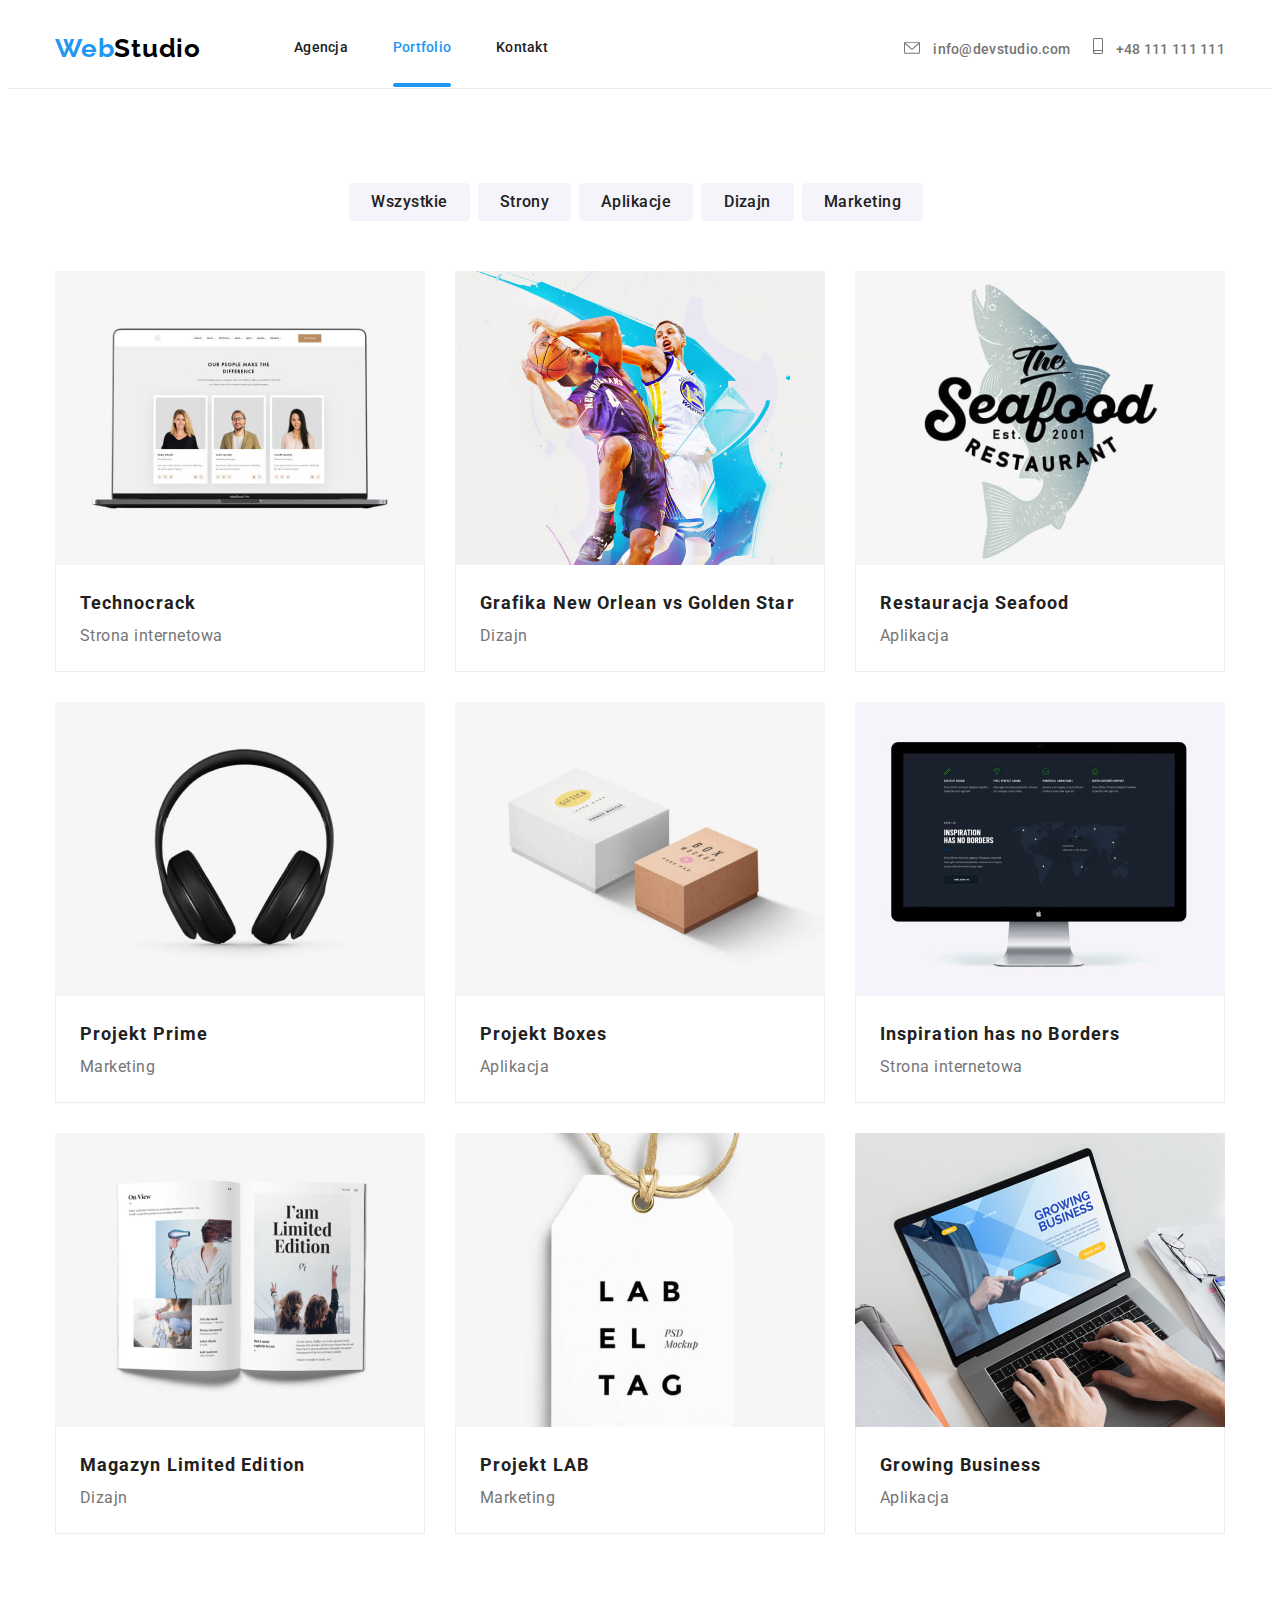
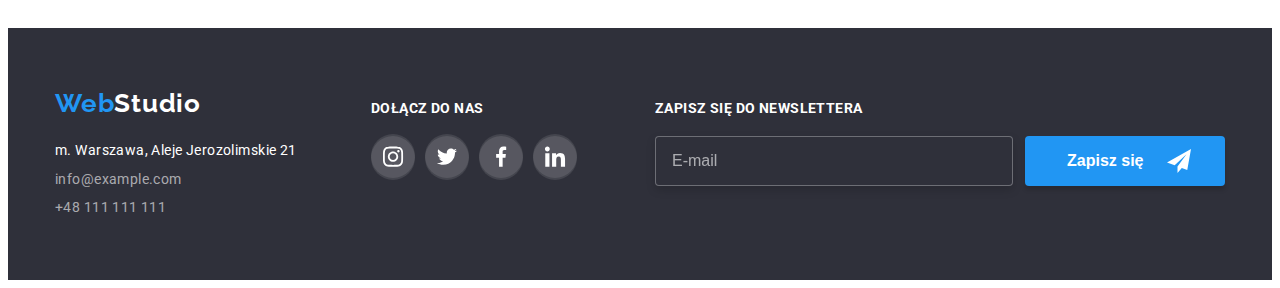
==== portfolio.html @ dc4580bb "Add files via upload" ====
<!DOCTYPE html>
<html lang="pl">
    <head>
        <meta charset="UTF-8"> 
        <meta http-equiv="X-UA-Compatible" content="IE=edge"> 
        <meta name="viewport" content="width=device-width, initial-scale=1.0">
        <link href="https://fonts.googleapis.com/css2?family=Raleway:wght@700&family=Roboto:wght@400;500;700;900&display=swap" rel="stylesheet">
        <link rel="stylesheet" href="css/styles.css">
        <title>WebStudio</title>
    </head>

        <body>
            <header class="page-header">
                <div class="container">
                    <a class="logo logo-blue" href="#" target ="_blank" rel="norefferer noopener nofoloow">Web<span class="logo logo-black">Studio</span></a>

                    <nav>
                        <ul class="nav">
                            <li><a class="nav-list" href="index.html" rel="norefferer noopener nofoloow">Agencja</a></li>
                            <li><a class="nav-list underline" href="#" rel="norefferer noopener nofoloow">Portfolio</a></li>
                            <li><a class="nav-list" href="#" rel="norefferer noopener nofoloow">Kontakt</a></li>
                        </ul>
                    </nav>
    
                    <ul class="contact">
                        <li><a class="contact-list" href="mailto:info@devstudio.com">
                            <svg class="envelope" width="16" height="12">
                                <use xlink:href="./images/symbol-defs.svg#icon-envelope"></use>
                            </svg>
                            info@devstudio.com
                        </a></li>
                        <li><a class="contact-list" href="tel:+48111111111">
                            <svg class="smartphone" width="16" height="12">
                                <use xlink:href="./images/symbol-defs.svg#icon-smartphone"></use>
                            </svg>
                            +48 111 111 111</a></li>
                    </ul>
                </div>
            </header>


                <main>
                    <section class="section section-button">
                        <div class="container">
                            <ul class="portfolio-button-list">
                                <li><button class="portfolio-button portfolio-button-big" type="button">Wszystkie</button></li>
                                <li><button class="portfolio-button portfolio-button-small" type="button">Strony</button> </li>
                                <li><button class="portfolio-button portfolio-button-medium" type="button">Aplikacje</button> </li>
                                <li><button class="portfolio-button portfolio-button-small" type="button">Dizajn</button> </li>
                                <li><button class="portfolio-button portfolio-button-big" type="button">Marketing</button></li> 
                            </ul>
                        </div>
                    </section>

                    <section class="section section-project">
                        <div class="container">
                            <ul class="project-list">
                                <li class="project-card"><figure>
                                    <div class="project-box">
                                        <img src="./images/imgp1.jpg" alt="laptop" width="370" height="294">
                                        <div class="project-overlay"><p class="project-overlay-text">Technocrack jest popularną platformą wykorzystywaną do rozpowszechniania koronawirusa. Firmy wykorzystują tę platformę do celów szpiegowskich i ataków na niezabezpieczone serwery konkurencji</p></div>
                                    </div>
                                    <figcaption class="project-desc">
                                        <h3 class="project-name">Technocrack</h3>
                                        <p class="project-type">Strona internetowa</p>
                                    </figcaption>
                                </figure></li>         
                                <li class="project-card"><figure>
                                    <div class="project-box">
                                        <img src="./images/imgp2.jpg" alt="laptop" width="370" height="294">
                                        <div class="project-overlay"><p class="project-overlay-text">Technocrack jest popularną platformą wykorzystywaną do rozpowszechniania koronawirusa. Firmy wykorzystują tę platformę do celów szpiegowskich i ataków na niezabezpieczone serwery konkurencji</p></div>
                                    </div>
                                    <figcaption class="project-desc">
                                        <h3 class="project-name">Grafika New Orlean vs Golden Star</h3>
                                        <p class="project-type">Dizajn</p>
                                    </figcaption>
                                </figure></li>
                                <li class="project-card"><figure>
                                    <div class="project-box">
                                        <img src="./images/imgp3.jpg" alt="laptop" width="370" height="294">
                                        <div class="project-overlay"><p class="project-overlay-text">Technocrack jest popularną platformą wykorzystywaną do rozpowszechniania koronawirusa. Firmy wykorzystują tę platformę do celów szpiegowskich i ataków na niezabezpieczone serwery konkurencji</p></div>
                                    </div>
                                    <figcaption class="project-desc">
                                        <h3 class="project-name">Restauracja Seafood</h3>
                                        <p class="project-type">Aplikacja</p>
                                    </figcaption>
                                </figure></li>  
                                <li class="project-card"><figure>
                                    <div class="project-box">
                                        <img src="./images/imgp4.jpg" alt="laptop" width="370" height="294">
                                        <div class="project-overlay"><p class="project-overlay-text">Technocrack jest popularną platformą wykorzystywaną do rozpowszechniania koronawirusa. Firmy wykorzystują tę platformę do celów szpiegowskich i ataków na niezabezpieczone serwery konkurencji</p></div>
                                    </div>
                                    <figcaption class="project-desc">
                                        <h3 class="project-name">Projekt Prime</h3>
                                        <p class="project-type">Marketing</p>
                                    </figcaption>
                                </figure></li>  
                                <li class="project-card"><figure>
                                    <div class="project-box">
                                        <img src="./images/imgp5.jpg" alt="laptop" width="370" height="294">
                                        <div class="project-overlay"><p class="project-overlay-text">Technocrack jest popularną platformą wykorzystywaną do rozpowszechniania koronawirusa. Firmy wykorzystują tę platformę do celów szpiegowskich i ataków na niezabezpieczone serwery konkurencji</p></div>
                                    </div>
                                    <figcaption class="project-desc">
                                        <h3 class="project-name">Projekt Boxes</h3>
                                        <p class="project-type">Aplikacja</p>
                                    </figcaption>
                                </figure></li>  
                                <li class="project-card"><figure>
                                    <div class="project-box">
                                        <img src="./images/imgp6.jpg" alt="laptop" width="370" height="294">
                                        <div class="project-overlay"><p class="project-overlay-text">Technocrack jest popularną platformą wykorzystywaną do rozpowszechniania koronawirusa. Firmy wykorzystują tę platformę do celów szpiegowskich i ataków na niezabezpieczone serwery konkurencji</p></div>
                                    </div>
                                    <figcaption class="project-desc">
                                        <h3 class="project-name">Inspiration has no Borders</h3>
                                        <p class="project-type">Strona internetowa</p>
                                    </figcaption>
                                </figure></li>  
                                <li class="project-card"><figure>
                                    <div class="project-box">
                                        <img src="./images/imgp7.jpg" alt="laptop" width="370" height="294">
                                        <div class="project-overlay"><p class="project-overlay-text">Technocrack jest popularną platformą wykorzystywaną do rozpowszechniania koronawirusa. Firmy wykorzystują tę platformę do celów szpiegowskich i ataków na niezabezpieczone serwery konkurencji</p></div>
                                    </div>
                                    <figcaption class="project-desc">
                                        <h3 class="project-name">Magazyn Limited Edition</h3>
                                        <p class="project-type">Dizajn</p>
                                    </figcaption>
                                </figure></li>  
                                <li class="project-card"><figure>
                                    <div class="project-box">
                                        <img src="./images/imgp8.jpg" alt="laptop" width="370" height="294">
                                        <div class="project-overlay"><p class="project-overlay-text">Technocrack jest popularną platformą wykorzystywaną do rozpowszechniania koronawirusa. Firmy wykorzystują tę platformę do celów szpiegowskich i ataków na niezabezpieczone serwery konkurencji</p></div>
                                    </div>
                                    <figcaption class="project-desc">
                                        <h3 class="project-name">Projekt LAB</h3>
                                        <p class="project-type">Marketing</p>
                                    </figcaption>
                                </figure></li>  
                                <li class="project-card"><figure>
                                    <div class="project-box">
                                        <img src="./images/imgp9.jpg" alt="laptop" width="370" height="294">
                                        <div class="project-overlay"><p class="project-overlay-text">Technocrack jest popularną platformą wykorzystywaną do rozpowszechniania koronawirusa. Firmy wykorzystują tę platformę do celów szpiegowskich i ataków na niezabezpieczone serwery konkurencji</p></div>
                                    </div>
                                    <figcaption class="project-desc">
                                        <h3 class="project-name">Growing Business</h3>
                                        <p class="project-type">Aplikacja</p>
                                    </figcaption>
                                </figure></li>  
                            </ul>
                        </div>
                        
                    </section>


                </main>

                <footer class="page-footer">
                    <div class="container">
                        <div class="footer-box">
                        <a class="logo logo-blue" href="#" target ="_blank" rel="norefferer noopener nofoloow">Web<span class="logo logo-white">Studio</span></a>
                        <address>
                            <ul class="address-list">
                                <li class="footer-address footer-place">m. Warszawa, Aleje Jerozolimskie 21</li>
                                <li><a class="footer-address footer-mail" href="mailto:info@example.com">info@example.com</a></li>
                                <li><a class="footer-address footer-phone" href="tel:+48111111111">+48 111 111 111</a></li>
                            </ul>
                        </address>
                        </div>
                        <div class="social-footer">
                            <p class="join">Dołącz do nas</p>
                            <ul>
                          <div class="social-footer-box">
                            <li><span class="social-footer-icon">
                                <a href="https://www.instagram.com/">
                                      <svg class="social-footer-icon">
                                        <use href="./images/symbol-defs.svg#icon-instagram" width="44" height="44" viewBox="0 0 32 32" x="0"y="0">
                                        </use>
                                    </svg></a>
                                    </span></li>
                            <li><span class="social-footer-icon">
                                <a href="https://www.instagram.com/">
                                    <svg class="social-footer-icon">
                                        <use href="./images/symbol-defs.svg#icon-twitter" width="44" height="44" viewBox="0 0 32 32" x="0"y="0">
                                        </use>
                                    </svg></a>
                                    </span></li>
                                    <li><span class="social-footer-icon">
                                        <a href="https://www.instagram.com/">
                                            <svg class="social-footer-icon">
                                                <use href="./images/symbol-defs.svg#icon-facebook" width="44" height="44" viewBox="0 0 32 32" x="0"y="0">
                                                </use>
                                            </svg></a>
                                            </span></li>
                                            <li><span class="social-footer-icon">
                                                <a href="https://www.instagram.com/">
                                                    <svg class="social-footer-icon">
                                                        <use href="./images/symbol-defs.svg#icon-linkedin" width="44" height="44" viewBox="0 0 32 32" x="0"y="0">
                                                        </use>
                                                    </svg></a>
                                                    </span></li>
                                </div>
                            </ul>
                        </div>

                        <div>
                            <p class="signin-header">Zapisz się do Newslettera</p>               
                                <form class="footer-form" name="newsletter-form">
                                    <label>
                                    <input class="newsletter-input" type="email" name="email" placeholder="E-mail">
                                    </label>    
                                    <button class="newsletter-input-btn" type="submit">Zapisz się
                                        <svg class="button-icon" width="24px" height="24px">
                                            <use href="./images/symbol-defs.svg#icon-paper-plane" width="24px" height="24px">
                                            </use>
                                        </svg>
                                    </button>
                                </form>
                        </div>
                    </div>
                </footer>
    </body>
</html>
---- css/styles.css ----
*{
  box-sizing: border-box;
}

:root {
    --blue-color: #2196f3;
    --black-color: #000000;
    --dark-gray-color: #212121;
    --light-grey-color: #757575;
    --white-color: #ffffff;
    --button-color: #f5f4fa;
  }

  ul, p, figure, h1, h2, h3, h4, h5, h6 {
    margin:0;
    padding: 0;
    }

  body {
    font-family: "Roboto", "Raleway", sans-serif;
    color: var(--dark-gray-color);
  }

  img{
    display: block;
  }

  /*a {
    text-decoration: none;
  }*/

  /*ul{
    list-style-type: none;
  }*/

  .logo {
    font-family: "Raleway";
    font-weight: 700;
    font-size: 26px;
    line-height: 1.19;
    text-decoration: none;
    letter-spacing: 0.03em;
  }

  .logo-blue {
    color: var(--blue-color);
  }

  .logo-black {
    color: var(--black-color);
  }

  .logo-white {
    background: #2F303A;
    color: var(--white-color);
  }


.nav{
    display: flex;
    justify-content: space-between;
    width: 254px;
    padding: 0;
    margin-left: 93px;
    color:var(--dark-gray-color);
    font-weight: 500;
    font-size: 14px;
    line-height: 1.14;
    letter-spacing: 0.02em;
    list-style-type: none;
  }

  .nav-list{
    color:var(--dark-gray-color);
    text-decoration: none;
    position: relative;
    transition-duration: 250ms;
    transition-timing-function: cubic-bezier(0.4, 0, 0.2, 1);
    transition-property: color;
  }

  .nav-list:hover,
  .nav-list:focus{
    color:var(--blue-color);
  }

 /* .underline::after {
    width: 100%;
    height: 4px;
    border-radius: 2px;
    background-color: var(--blue-color);
    content: "";
    position: absolute;
    bottom: 0;
    display: flex;
    transform: translateY(29px);
  }*/

    .nav-list:after {
      width: 100%;
      height: 4px;
      border-radius: 2px;
      background-color: var(--blue-color);
      content: '';
      position: absolute;
      bottom: -32px;
      left:0;
      background-color: transparent;
    }

    .nav-link:hover, .nav-link:focus, .underline {
    color: var(--blue-color);
    }

    .nav-link:hover:after, .nav-link:focus:after, .underline:after {
    background-color: var(--blue-color);
    }

  .contact{
    display: flex;
    justify-content: space-between;
    padding: 0;
    margin-left: auto;
    width: 321px;
    font-weight: 500;
    font-size: 14px;
    line-height: 1.14;
    letter-spacing: 0.02em;
    color:var(--light-grey-color);
    list-style-type: none;
    align-items: baseline;
  }

  .contact-list{
    color:var(--light-grey-color);
    text-decoration: none;
    transition-duration: 250ms;
    transition-timing-function: cubic-bezier(0.4, 0, 0.2, 1);
    transition-property: color;
  }

  .contact-list:hover,
  .contact-list:focus{
    color:var(--blue-color);
    fill:var(blue);
  }

.order-button{
    font-family: "Roboto";
    color:var(--white-color);
    background-color: var(--blue-color);
    border-color: var(--blue-color);
    box-shadow: 0px 4px 4px rgba(0, 0, 0, 0.15);
    border-radius: 4px;
    font-weight: 700;
    font-size: 16px;
    line-height: 1.88;
    text-align: center;
    align-items: center;
    letter-spacing: 0.06em;
    width: 200px;
    height: 50px;
    cursor:pointer;
}

.motto{
    color:var(--white-color);
    font-weight: 900;
    font-size: 44px;
    line-height: 1.36;
    text-align: center;
    letter-spacing: 0.06em;
    text-transform: uppercase;
    padding-top: 200px;
    margin-bottom: 30px;
}

.lorem-list{
  list-style-type: none;
}

.lorem-header{
    font-weight: 700;
    font-size: 14px;
    line-height: 1.14;
    letter-spacing: 0.03em;
    text-transform: uppercase;
    color: var(--dark-gray-color);
    margin-top: 30px;
    margin-bottom: 10px;
}

.lorem-text{
    font-size: 14px;
    line-height: 1.71;
    letter-spacing: 0.03em;
    color: var(--light-grey-color);
    margin-bottom: 0;
    margin-top: 0px;

}
    
.header-agency{
    font-weight: 700;
    font-size: 36px;
    line-height: 1.17;
    text-align: center;
    letter-spacing: 0.03em;
    color: var(--dark-gray-color);
    margin: 0;
    margin-bottom: 50px;
}

.doing_img-list{
    list-style-type: none;
    margin: 0;
    margin-top: 50px;
}

.doing-li{
    position: relative;
}

.doing-li-overlay{
  position: absolute;
  background: rgba(47, 48, 58, 0.8);
  color: var(--white-color);
  weight: 700;
  size: 14px;
  bottom: 0;
  left: 0;
  padding: 27px 0;
  width: 100%;
  display: flex;
  justify-content: center;
}

.team_img-list{
  list-style-type: none;
}

.team-name{
    font-weight: 500;
    font-size: 16px;
    line-height: 1.1875;
    letter-spacing: 0.03em;
    color: var(--dark-gray-color);
    margin-top: 30px;
    margin-bottom: 10px;
}

.team-role{
    font-size: 16px;
    line-height: 1.1875;
    letter-spacing: 0.03em;
    color: var(--light-grey-color);
    margin: 0;
}

.portfolio-button-list{
  list-style-type: none;
}


.portfolio-button{
    font-family: "Roboto";
    background: var(--button-color);
    border-radius: 4px;
    border-color: var(--button-color);
    border-style: solid; /* pozbycie się efektu cienia na przycisku*/
    font-weight: 500;
    font-size: 16px;
    line-height: 1.62;
    text-align: center;
    letter-spacing: 0.03em;
    cursor:pointer;
    color: var(--dark-gray-color);
    height: 38px;
    margin-right: 8px;
    border: none; /* pozbycie się efektu cienia na przycisku*/
    transition-duration: 250ms;
    transition-timing-function: cubic-bezier(0.4, 0, 0.2, 1);
    transition-property: color, background-color, box-shadow, border-color;
}

.portfolio-button:hover,
.portfolio-button:focus{
  box-shadow: 0px 3px 1px rgba(0, 0, 0, 0.1), 0px 1px 2px rgba(0, 0, 0, 0.08), 0px 2px 2px rgba(0, 0, 0, 0.12);
  background: var(--blue-color);
  border-color: var(--blue-color);
  color:var(--white-color);
}

.portfolio-button-big{
    width: 121px;
}

.portfolio-button-medium{
    width: 114px;  
}

.portfolio-button-small{
    width: 93px;  
}

.project-list{
  list-style-type: none;
  display: flex;
  flex-wrap: wrap;
  gap: 30px;
}

.project-name{
    font-weight: 700;
    font-size: 18px;
    line-height: 2;
    letter-spacing: 0.06em;
    color: var(--dark-gray-color);
    margin-left: 24px;
}

.project-type{
    font-size: 16px;
    line-height: 1.88;
    letter-spacing: 0.03em;
    color: var(--light-grey-color);
    margin-left: 24px;
}

.footer-address{
    font-style: normal;
    font-weight: 400;
    font-size: 14px;
    line-height: 1.71;
    letter-spacing: 0.03em;
    color: rgba(255, 255, 255, 0.6);
    text-decoration: none;
}

.footer-place{
    color: var(--white-color);
}


.footer-mail,
.footer-box {
  transition-duration: 250ms;
  transition-timing-function: cubic-bezier(0.4, 0, 0.2, 1);
  transition-property: color;
}

.footer-mail:hover,
.footer-mail:focus{
    color:var(--blue-color);

}

.footer-phone:hover,
.footer-phone:focus{
    color:var(--blue-color);
}

.address-list{
  list-style-type: none;
}






.container {
  width:1200px;
 /* border: 2px dashed red;*/
  margin: 0 auto;
  padding: 0 15px;
}

.section{
  padding-top: 94px;
  padding-bottom: 94px;
}

.page-header .container{
  display: flex;
  justify-content: flex-start;
  align-items: center;
  height: 80px;
  left: 0px;
  top: 0px;
}

.page-header {
  border-bottom: 1px solid #ECECEC;
}

.agency-motto {
  padding-top: 0px;
  background-position: center;
  background-image: linear-gradient(
    to right,
    rgba(47, 48, 58, 0.4) 0%,
    rgba(47, 48, 58, 0.4) 100%),
    url(../images/Banner.jpg);
  ;
  max-width: 1600px;
  margin:0 auto;
}

.agency-motto .container {
  display: flex;
  height: 600px;
  align-items: center;
  justify-content: flex-start;
  flex-direction: column;
}



.section-doing{
  padding-top: 0px;
}

.section-team{
  background: #F5F4FA;
}

.section-button {
  padding-bottom: 50px;
}

.section-project{
  padding-top: 0px;
}

.page-footer{
  background: #2F303A;
  display: block;
}

.section-team .container{
  padding-top: 0px;
  background: #F5F4FA;
}

.container .lorem-list{
  display: flex;
  justify-content: flex-start;
  margin: 0px;
}

.container .doing_img-list {
  display: flex;
  justify-content: space-between;
}

.container .team_img-list {
  display: flex;
  justify-content: space-between;
}

.team-card {
  width: 270px;
  height: 428px;
  left: 215px;
  top: 1635px;
  background: #ffffff;
  box-shadow: 0px 1px 3px rgba(0, 0, 0, 0.12), 0px 1px 1px rgba(0, 0, 0, 0.14),
    0px 2px 1px rgba(0, 0, 0, 0.2);
  border-radius: 0px 0px 4px 4px;
  text-align: center;
}

.page-footer .container{
  display: flex;
  background: #2F303A;
  padding-bottom: 60px;
  padding-top: 60px;
}

.page-footer .container > .footer-box > address{
  padding-top: 20px;
}

.container .address-list{
  display: flex;
  height: 81px;
  justify-content: space-between;
  flex-direction: column;
}

.footer-box {
  display: block;
  width: 246px;
  margin-right: 70px;
}

.container .portfolio-button-list{
  display: flex;
  justify-content: center;
}

.portfolio-button-list:last-child {
  margin-right: 0px;
}

.project-card{
  position: relative;
  width: 370px;
  background: #ffffff;
  text-align: left;
  flex-basis: calc((100% - 60px)/3);
  overflow: hidden;
  transition-property: background-color, box-shadow, transform;
  transition-duration: 250ms;
  transition-timing-function: cubic-bezier(0.4, 0, 0.2, 1);
}

.project-card:hover,
.project-card:focus{
  box-shadow: 0px 1px 3px rgba(0, 0, 0, 0.12), 0px 1px 1px rgba(0, 0, 0, 0.14), 0px 2px 1px rgba(0, 0, 0, 0.2);
}

.project-desc{
  padding-top: 20px;
  padding-bottom: 20px;
  border-bottom: 1px solid #EEEEEE;
  border-left: 1px solid #EEEEEE;
  border-right: 1px solid #EEEEEE;
}

.project-overlay{
  position: absolute;
  top: 0;
  left: 0;
  width: 100%;
  height: 100%;
  background-color: rgba(33, 150, 243, 0.9);
  transform: translateY(100%);
  transition-duration: 250ms;
  transition-timing-function: cubic-bezier(0.4, 0, 0.2, 1);
}

.project-overlay-text{
  color: var(--white-color);
  font-size: 18px;
  line-height: 28px;
  letter-spacing: 0.03em;
  align-content: center;
  padding: 49px 45px 49px 24px;
}

.project-card:hover .project-overlay{
  transform: translateX(0);
}

.project-box{
  position: relative;
  overflow: hidden;
}



.envelope {
  margin-right: 10px;
  width:16px;
  height:12px;
  fill: currentColor;
}

.smartphone {
  margin-right: 10px;
  width:10px;
  height:16px;
  fill: currentColor;
}

.lorem-box {
  width: 270px;
  height: 120px;
  background: var(--button-color);
  border-radius: 4px;
}

.icons-lorem{
  margin: 25px 100px;
}

.socialmedia-box {
  display: flex;
  justify-content: center;
  align-items: center;
  width: 206px;
  gap: 10px;
  margin: 16px 32px 18px 32px;
  list-style-type: none;
}

.socialmedia-icon {
  display: inline-flex;
  justify-content: center;
  align-items: center;
  width: 44px;
  height: 44px;
  gap: 10px;
  border-radius: 50%;
  background-size: contain;
  background-position: center;
  background-repeat: no-repeat;
  background-color: var(--white-color);
  fill:#AFB1B8;
  transition-duration: 250ms;
  transition-timing-function: cubic-bezier(0.4, 0, 0.2, 1);
  transition-property: fill, background-color;
}

/*Dodane po konsultacji---------------------------------------------------------------------------*/

.socialmedia-icon a {
  display: inline-flex;
  justify-content: center;
  align-items: center;
  width: 44px;
  height: 44px;
  gap: 10px;
  border-radius: 50%;
  background-size: contain;
  background-position: center;
  background-repeat: no-repeat;
  background-color: var(--white-color);
  fill:#AFB1B8;
}

.socialmedia-icon:hover svg,
.socialmedia-icon:focus svg{
  background-color: var(--blue-color);
  border-radius: 50%;
  background-size: contain;
  background-position: center;
  background-repeat: no-repeat;
  fill: var(--white-color);
}

/*koniec dodania-------------------------------------------------------------------------------------*/

.client-box {
  width: 170px;
  height: 92px;
  background: var(--white-color);
  border: 1px solid #AFB1B8;
  border-radius: 4px;
  fill:#AFB1B8;
  display: block;
  transition-duration: 250ms;
  transition-timing-function: cubic-bezier(0.4, 0, 0.2, 1);
  transition-property: fill, border;
}

.client-box:hover,
.client-box:focus {
  border: 1px solid var(--blue-color);
  fill: var(--blue-color);
}

.icons-client{
  margin: 16px 32px;
  width: 106px;
  height:60px;
}

.join {
  font-family: "Roboto";
  font-style: normal;
  font-weight: 700;
  font-size: 14px;
  line-height: 16px;
  letter-spacing: 0.03em;
  text-transform: uppercase;
  color: var(--white-color);
  margin-bottom: 20px;
  padding-top: 12px;
}

.social-footer-box {
  display: flex;
  flex-direction: row;
  height: 44px;
  gap: 10px;
  list-style-type: none;
}

.social-footer-icon {
  display: inline-flex;
  justify-content: center;
  align-items: center;
  width: 44px;
  height: 44px;
  gap: 100px;
  border-radius: 50%;
  background-size: contain;
  background-position: center;
  background-repeat: no-repeat;
  background: rgba(255, 255, 255, 0.1);
  fill:var(--white-color);
  transition-duration: 250ms;
  transition-timing-function: cubic-bezier(0.4, 0, 0.2, 1);
  transition-property: fill, background-color;
}

.social-footer-icon:hover,
.social-footer-icon:focus {
  background-color: var(--blue-color);
  fill:var(--white-color);
  border-radius: 50%;
}

/*++++++++++ BACKDROP ++++++++++*/
.backdrop {
  position: fixed;
  left: 0;
  top: 0;
  width: 100%;
  height: 100%;
  background-color:rgba(0, 0, 0, 0.2);
  transition-duration: 2s;
}

.modal {
  position: absolute;
  top: 50%;
  left: 50%;
  width: 528px;
  min-height: 581px;
  background-color: var(--white-color);
  transition-property: visibility opacity transform;
  transform: translate(-50%, -50%);
  transition-duration: 2s;
  opacity: 1;
  visibility: visible;
  display: block;
}

.close-btn {
  position: absolute;
  top: 8px;
  right: 8px;
  width: 30px;
  height: 30px;
  background-color: var(--white-color);
  border: 1px solid rgba(0, 0, 0, 0.1);
  border-radius: 50%;
  cursor: pointer;
}


.is-hidden {
  opacity: 0;
  visibility: hidden;
  pointer-events: none;
}

.is-hidden .modal {
  transform: translateX(-50%) translateY(-50%) scale(0.9);
  }

/*++++++++++ END BACKDROP ++++++++++*/

/*++++++++++ NEWSLETTER ++++++++++*/

.signin-header {
  font-weight: 700;
  font-size: 14px;
  line-height: 16px;
  letter-spacing: 0.03em;
  text-transform: uppercase;
  color: var(--white-color);
  margin-bottom: 20px;
  padding-top: 12px;
  padding-left: 78px;
}

.footer-form {
  display: flex;
  flex-direction: row;
  gap: 12px;
  padding-left: 78px;
}

.newsletter-input {
  box-sizing: border-box;
  width: 358px;
  height: 50px;
  border: 1px solid rgba(255, 255, 255, 0.3);
  filter: drop-shadow(0px 4px 4px rgba(0, 0, 0, 0.15));
  border-radius: 4px;
  background: #2F303A;
  padding: 15px 16px;
  color: rgba(255, 255, 255, 0.6);
  font-weight: 400;
  font-size: 16px;
  line-height: 20px;
}

.newsletter-input::placeholder {
  font-weight: 400;
  font-size: 16px;
  line-height: 20px;
  color: rgba(255, 255, 255, 0.6);
}

.newsletter-input-btn {
  display:flex;
  align-items: center;
  width: 200px;
  height: 50px;
  background: var(--blue-color);
  box-shadow: 0px 4px 4px rgba(0, 0, 0, 0.15);
  border-radius: 4px;
  border: none;
  cursor: pointer;
  color: var(--white-color);
  font-weight: 700;
  font-size: 16px;
  line-height: 30px;
  padding-left: 42px;
}

.button-icon {
  margin-left: 24px;
}

/*++++++++++ END NEWSLETTER ++++++++++*/

/*++++++++++ BACKDROP FORM ++++++++++*/

.backdrop h2 {
  display: block;
  font-weight: 700;
  font-size: 20px;
  line-height: 1.15;
  text-align: center;
  letter-spacing: 0.03em;
  padding-top: 40px;
}

.backdrop-inputs {
  display: flex;
  flex-direction: column;
  justify-content: space-between;
  align-items: flex-start;
  padding-left: 40px;
}

.backdrop-inputs label {
  position: relative;
  font-weight: 400;
  font-size: 12px;
  line-height: 1.21;
  letter-spacing: 0.01em;
  color: var(--light-grey-color);
  margin-top: 10px;
  margin-bottom: 4px;
}

.backdrop-inputs svg {
  position: absolute;
  fill: var(--dark-gray-color);
  top: 13px;
  left: 14px;
  transition: 250ms cubic-bezier(0.4, 0, 0.2, 1);
  transition-property: fill;
}

.backdrop-inputs input {
  width: 448px;
  height: 40px;
  border: 1px solid rgba(33, 33, 33, 0.2);
  border-radius: 4px;
  background-color: transparent;
  padding: 12px 42px;
  transition: 250ms cubic-bezier(0.4, 0, 0.2, 1);
  transition-property: border-color;
  outline: none;
}

.backdrop-input {
  position: relative;
  width: 100%;
  height: 40px;
}

.backdrop-input input:focus,
.backdrop-input input:hover {
  border-color: var(--blue-color);
  transition: 250ms cubic-bezier(0.4, 0, 0.2, 1);
  transition-property: border-color;
}
.backdrop-input input:focus + svg,
.backdrop-input input:hover + svg {
  fill: var(--blue-color);
  transition: 250ms cubic-bezier(0.4, 0, 0.2, 1);
  transition-property: fill;
}

.backdrop-inputs textarea {
  resize: none;
  width: 448px;
  height: 120px;
  border: 1px solid rgba(33, 33, 33, 0.2);
  border-radius: 4px;
  padding: 12px 16px;
  transition: 250ms cubic-bezier(0.4, 0, 0.2, 1);
  transition-property: border-color;
  outline: none;
}
.backdrop-inputs textarea:focus,
.backdrop-inputs textarea:hover {
  border-color: var(--blue-color);
  transition: 250ms cubic-bezier(0.4, 0, 0.2, 1);
  transition-property: border-color;
}

.order-textarea::placeholder {
  font-weight: 400;
  font-size: 12px;
  line-height: 14px;
  letter-spacing: 0.01em;
  color: rgba(117, 117, 117, 0.5);
}

.backdrop-agreements {
  margin-top: 20px;
  margin-left: 10px;
  position: relative;
  display: flex;.backdrop-agreements input
  justify-content: space-between;
  align-items: center;
}

.backdrop-agreements input {
  appearance: none;
  position: relative;
  display: block;
  width: 16px;
  height: 15px;
  padding: 0;
  border: 2px solid #212121;
  border-radius: 2px;
  cursor: pointer;
  transition: 250ms cubic-bezier(0.4, 0, 0.2, 1);
  transition-property: background-color border-color;

}

.backdrop-agreements input:focus,
.backdrop-agreements input:hover {
  border-color: var(--blue-color);
  transition: 250ms cubic-bezier(0.4, 0, 0.2, 1);
  transition-property: border-color;
}

.backdrop-agreements input:checked {
  background-color: var(--blue-color);
  border-color: var(--blue-color);
  transition: 250ms cubic-bezier(0.4, 0, 0.2, 1);
  transition-property: background-color border-color;
}

.backdrop-agreements svg {
  position: absolute;
  opacity: 0;
  top: 50%;
  left: 4px;
  fill: var(--white-color);
  pointer-events: none;
  transform: translateY(-50%);
  transition: 250ms cubic-bezier(0.4, 0, 0.2, 1);
  transition-property: opacity;
}

.backdrop-agreements input:checked + svg {
  opacity: 1;
  transition: 250ms cubic-bezier(0.4, 0, 0.2, 1);
  transition-property: opacity;
}

.backdrop-agreements label {
  font-size: 14px;
  line-height: 1.71;
  letter-spacing: 0.03em;
  color: var(--light-grey-color);
  text-align: center;
  padding-left: 8px;
}

.backdrop-agreements a {
  color: var(--blue-color);
}

.send-btn {
  display: block;
  font-weight: 700;
  font-size: 16px;
  line-height: 1.88;
  letter-spacing: 0.06em;
  color: var(--white-color);
  background-color: var(--blue-color);
  box-shadow: 0px 4px 4px rgba(0, 0, 0, 0.15);
  border-radius: 4px;
  border: none;
  cursor: pointer;
  padding: 10px 76px;
  margin-top: 30px;
  transition: 250ms cubic-bezier(0.4, 0, 0.2, 1);
  transition-property: box-shadow;
  margin-left: 124px;
  margin-bottom: 40px;
}

.send-btn:hover,
.send-btn:focus {
  box-shadow: 0px 3px 1px #2196f31a, 0px 1px 2px #2196f314,
    0px 2px 2px #2196f31f;
}
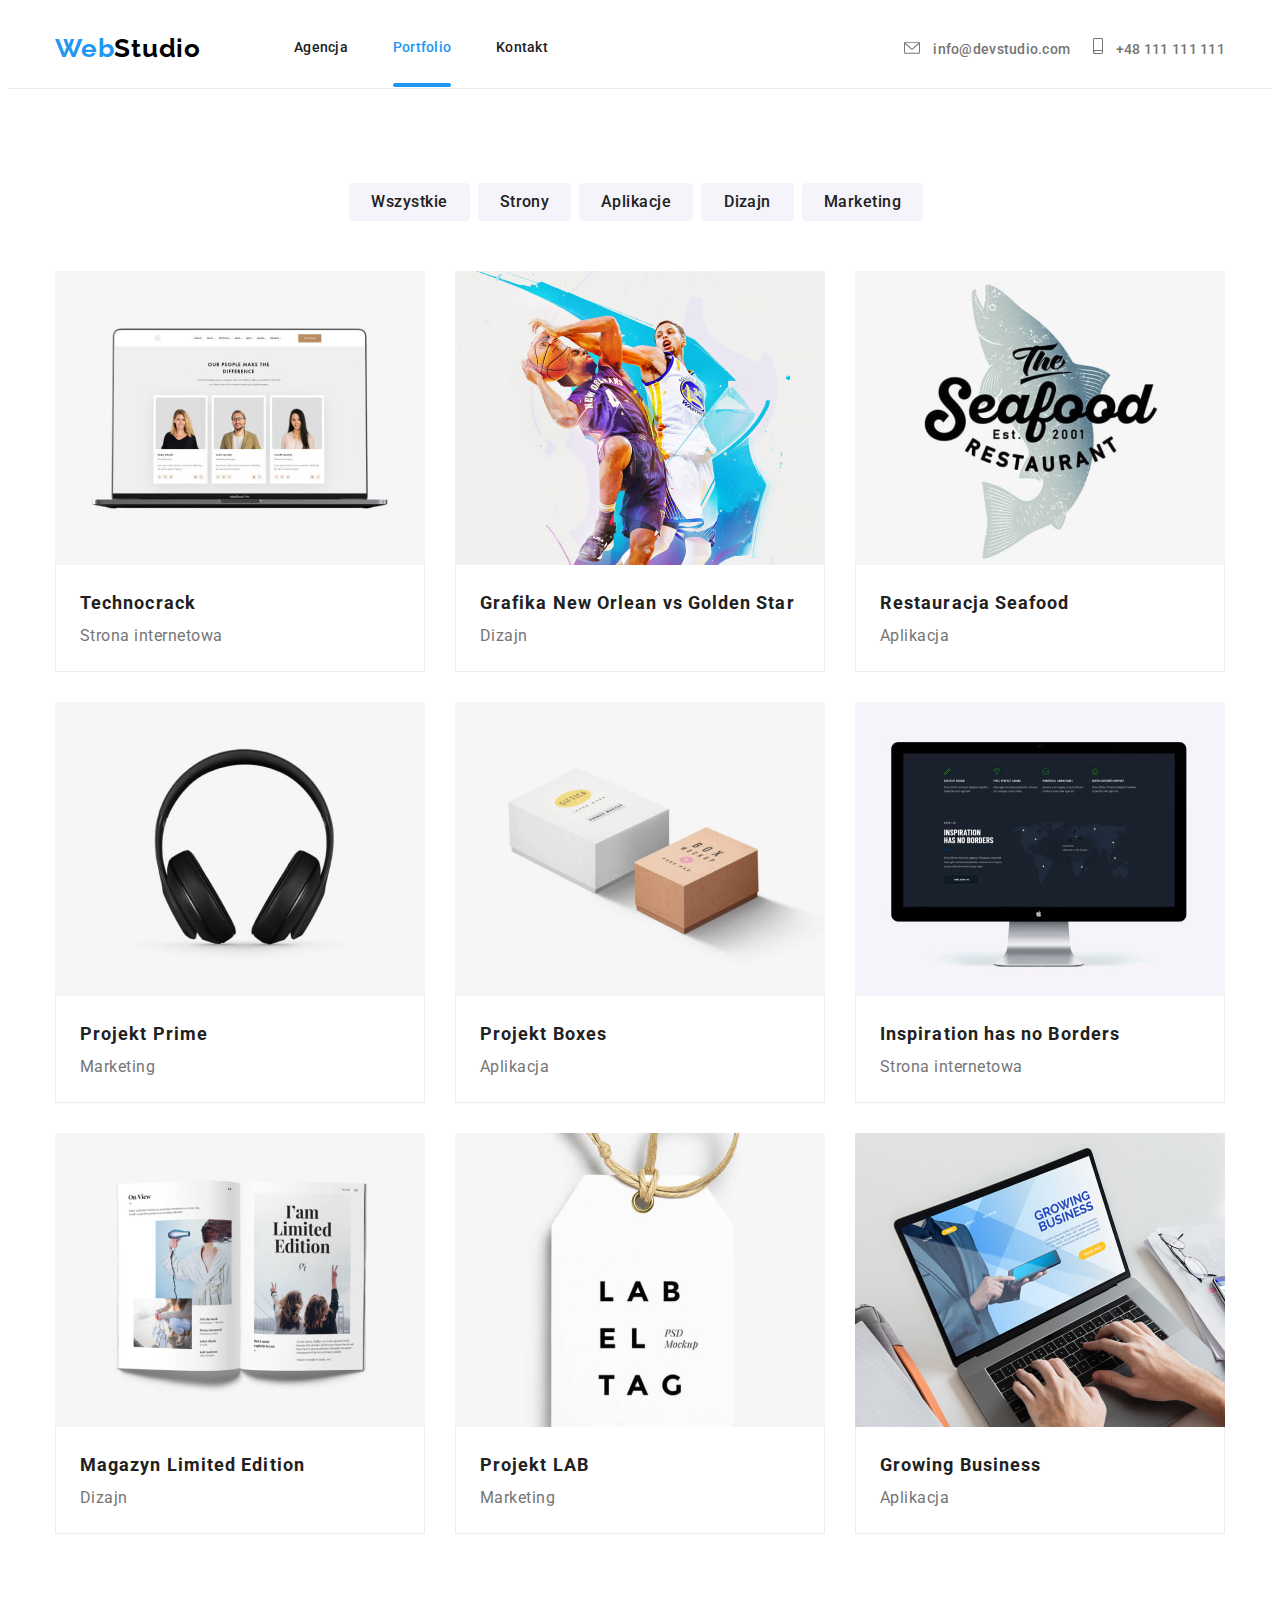
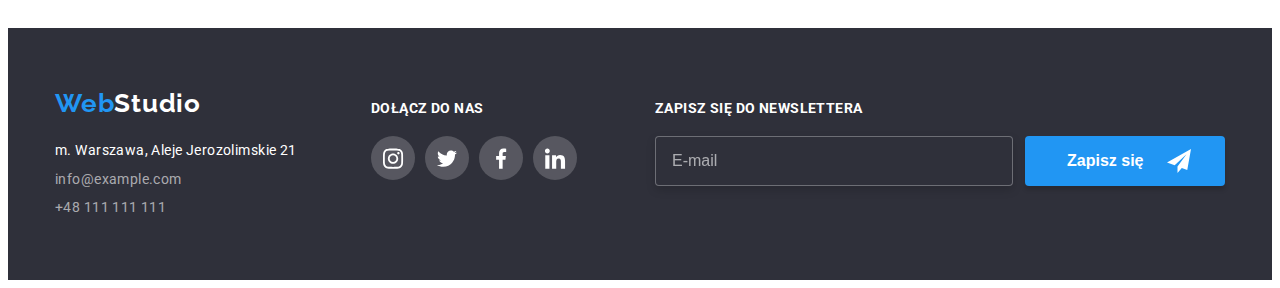
==== commit 29317824: "html layout update" ====
--- a/portfolio.html
+++ b/portfolio.html
@@ -9,213 +9,224 @@
         <title>WebStudio</title>
     </head>
 
-        <body>
-            <header class="page-header">
+    <body>
+        <header class="page-header">
+            <div class="container">
+                <a class="logo logo-blue" href="#" target ="_blank" rel="norefferer noopener nofoloow">Web<span class="logo logo-black">Studio</span></a>
+
+                <nav>
+                    <ul class="nav">
+                        <li><a class="nav-list" href="index.html" rel="norefferer noopener nofoloow">Agencja</a></li>
+                        <li><a class="nav-list underline" href="#" rel="norefferer noopener nofoloow">Portfolio</a></li>
+                        <li><a class="nav-list" href="#" rel="norefferer noopener nofoloow">Kontakt</a></li>
+                    </ul>
+                </nav>
+
+                <ul class="contact">
+                    <li><a class="contact-list" href="mailto:info@devstudio.com">
+                        <svg class="envelope" width="16" height="12">
+                            <use xlink:href="./images/symbol-defs.svg#icon-envelope"></use>
+                        </svg>
+                        info@devstudio.com
+                    </a></li>
+                    <li><a class="contact-list" href="tel:+48111111111">
+                        <svg class="smartphone" width="16" height="12">
+                            <use xlink:href="./images/symbol-defs.svg#icon-smartphone"></use>
+                        </svg>
+                        +48 111 111 111</a></li>
+                </ul>
+            </div>
+        </header>
+
+
+        <main>
+            <section class="section section-button">
                 <div class="container">
-                    <a class="logo logo-blue" href="#" target ="_blank" rel="norefferer noopener nofoloow">Web<span class="logo logo-black">Studio</span></a>
-
-                    <nav>
-                        <ul class="nav">
-                            <li><a class="nav-list" href="index.html" rel="norefferer noopener nofoloow">Agencja</a></li>
-                            <li><a class="nav-list underline" href="#" rel="norefferer noopener nofoloow">Portfolio</a></li>
-                            <li><a class="nav-list" href="#" rel="norefferer noopener nofoloow">Kontakt</a></li>
+                    <ul class="portfolio-button-list">
+                        <li><button class="portfolio-button portfolio-button-big" type="button">Wszystkie</button></li>
+                        <li><button class="portfolio-button portfolio-button-small" type="button">Strony</button> </li>
+                        <li><button class="portfolio-button portfolio-button-medium" type="button">Aplikacje</button> </li>
+                        <li><button class="portfolio-button portfolio-button-small" type="button">Dizajn</button> </li>
+                        <li><button class="portfolio-button portfolio-button-big" type="button">Marketing</button></li> 
+                    </ul>
+                </div>
+            </section>
+
+            <section class="section section-project">
+                <div class="container">
+                    <ul class="project-list">
+                        <li class="project-card"><figure>
+                            <div class="project-box">
+                                <img src="./images/imgp1.jpg" alt="laptop" width="370" height="294">
+                                <div class="project-overlay"><p class="project-overlay-text">Technocrack jest popularną platformą wykorzystywaną do rozpowszechniania koronawirusa. Firmy wykorzystują tę platformę do celów szpiegowskich i ataków na niezabezpieczone serwery konkurencji</p>
+                                </div>
+                            </div>
+                            <figcaption class="project-desc">
+                                <h3 class="project-name">Technocrack</h3>
+                                <p class="project-type">Strona internetowa</p>
+                            </figcaption>
+                        </figure></li>         
+                        <li class="project-card"><figure>
+                            <div class="project-box">
+                                <img src="./images/imgp2.jpg" alt="laptop" width="370" height="294">
+                                <div class="project-overlay"><p class="project-overlay-text">Technocrack jest popularną platformą wykorzystywaną do rozpowszechniania koronawirusa. Firmy wykorzystują tę platformę do celów szpiegowskich i ataków na niezabezpieczone serwery konkurencji</p>
+                                </div>
+                            </div>
+                            <figcaption class="project-desc">
+                                <h3 class="project-name">Grafika New Orlean vs Golden Star</h3>
+                                <p class="project-type">Dizajn</p>
+                            </figcaption>
+                        </figure></li>
+                        <li class="project-card"><figure>
+                            <div class="project-box">
+                                <img src="./images/imgp3.jpg" alt="laptop" width="370" height="294">
+                                <div class="project-overlay"><p class="project-overlay-text">Technocrack jest popularną platformą wykorzystywaną do rozpowszechniania koronawirusa. Firmy wykorzystują tę platformę do celów szpiegowskich i ataków na niezabezpieczone serwery konkurencji</p>
+                                </div>
+                            </div>
+                            <figcaption class="project-desc">
+                                <h3 class="project-name">Restauracja Seafood</h3>
+                                <p class="project-type">Aplikacja</p>
+                            </figcaption>
+                        </figure></li>  
+                        <li class="project-card"><figure>
+                            <div class="project-box">
+                                <img src="./images/imgp4.jpg" alt="laptop" width="370" height="294">
+                                <div class="project-overlay"><p class="project-overlay-text">Technocrack jest popularną platformą wykorzystywaną do rozpowszechniania koronawirusa. Firmy wykorzystują tę platformę do celów szpiegowskich i ataków na niezabezpieczone serwery konkurencji</p>
+                                </div>
+                            </div>
+                            <figcaption class="project-desc">
+                                <h3 class="project-name">Projekt Prime</h3>
+                                <p class="project-type">Marketing</p>
+                            </figcaption>
+                        </figure></li>  
+                        <li class="project-card"><figure>
+                            <div class="project-box">
+                                <img src="./images/imgp5.jpg" alt="laptop" width="370" height="294">
+                                <div class="project-overlay"><p class="project-overlay-text">Technocrack jest popularną platformą wykorzystywaną do rozpowszechniania koronawirusa. Firmy wykorzystują tę platformę do celów szpiegowskich i ataków na niezabezpieczone serwery konkurencji</p>
+                                </div>
+                            </div>
+                            <figcaption class="project-desc">
+                                <h3 class="project-name">Projekt Boxes</h3>
+                                <p class="project-type">Aplikacja</p>
+                            </figcaption>
+                        </figure></li>  
+                        <li class="project-card"><figure>
+                            <div class="project-box">
+                                <img src="./images/imgp6.jpg" alt="laptop" width="370" height="294">
+                                <div class="project-overlay"><p class="project-overlay-text">Technocrack jest popularną platformą wykorzystywaną do rozpowszechniania koronawirusa. Firmy wykorzystują tę platformę do celów szpiegowskich i ataków na niezabezpieczone serwery konkurencji</p>
+                                </div>
+                            </div>
+                            <figcaption class="project-desc">
+                                <h3 class="project-name">Inspiration has no Borders</h3>
+                                <p class="project-type">Strona internetowa</p>
+                            </figcaption>
+                        </figure></li>  
+                        <li class="project-card"><figure>
+                            <div class="project-box">
+                                <img src="./images/imgp7.jpg" alt="laptop" width="370" height="294">
+                                <div class="project-overlay"><p class="project-overlay-text">Technocrack jest popularną platformą wykorzystywaną do rozpowszechniania koronawirusa. Firmy wykorzystują tę platformę do celów szpiegowskich i ataków na niezabezpieczone serwery konkurencji</p>
+                                </div>
+                            </div>
+                            <figcaption class="project-desc">
+                                <h3 class="project-name">Magazyn Limited Edition</h3>
+                                <p class="project-type">Dizajn</p>
+                            </figcaption>
+                        </figure></li>  
+                        <li class="project-card"><figure>
+                            <div class="project-box">
+                                <img src="./images/imgp8.jpg" alt="laptop" width="370" height="294">
+                                <div class="project-overlay"><p class="project-overlay-text">Technocrack jest popularną platformą wykorzystywaną do rozpowszechniania koronawirusa. Firmy wykorzystują tę platformę do celów szpiegowskich i ataków na niezabezpieczone serwery konkurencji</p>
+                                </div>
+                            </div>
+                            <figcaption class="project-desc">
+                                <h3 class="project-name">Projekt LAB</h3>
+                                <p class="project-type">Marketing</p>
+                            </figcaption>
+                        </figure></li>  
+                        <li class="project-card"><figure>
+                            <div class="project-box">
+                                <img src="./images/imgp9.jpg" alt="laptop" width="370" height="294">
+                                <div class="project-overlay"><p class="project-overlay-text">Technocrack jest popularną platformą wykorzystywaną do rozpowszechniania koronawirusa. Firmy wykorzystują tę platformę do celów szpiegowskich i ataków na niezabezpieczone serwery konkurencji</p>
+                                </div>
+                            </div>
+                            <figcaption class="project-desc">
+                                <h3 class="project-name">Growing Business</h3>
+                                <p class="project-type">Aplikacja</p>
+                            </figcaption>
+                        </figure></li>  
+                    </ul>
+                </div>
+            </section>
+        
+        </main>
+
+        <footer class="page-footer">
+            <div class="container">
+                <div class="footer-box">
+                    <a class="logo logo-blue" href="#" target ="_blank" rel="norefferer noopener nofoloow">Web<span class="logo logo-white">Studio</span></a>
+                    <address>
+                        <ul class="address-list">
+                            <li class="footer-address footer-place">m. Warszawa, Aleje Jerozolimskie 21</li>
+                            <li><a class="footer-address footer-mail" href="mailto:info@example.com">info@example.com</a></li>
+                            <li><a class="footer-address footer-phone" href="tel:+48111111111">+48 111 111 111</a></li>
                         </ul>
-                    </nav>
-    
-                    <ul class="contact">
-                        <li><a class="contact-list" href="mailto:info@devstudio.com">
-                            <svg class="envelope" width="16" height="12">
-                                <use xlink:href="./images/symbol-defs.svg#icon-envelope"></use>
-                            </svg>
-                            info@devstudio.com
-                        </a></li>
-                        <li><a class="contact-list" href="tel:+48111111111">
-                            <svg class="smartphone" width="16" height="12">
-                                <use xlink:href="./images/symbol-defs.svg#icon-smartphone"></use>
-                            </svg>
-                            +48 111 111 111</a></li>
-                    </ul>
-                </div>
-            </header>
-
-
-                <main>
-                    <section class="section section-button">
-                        <div class="container">
-                            <ul class="portfolio-button-list">
-                                <li><button class="portfolio-button portfolio-button-big" type="button">Wszystkie</button></li>
-                                <li><button class="portfolio-button portfolio-button-small" type="button">Strony</button> </li>
-                                <li><button class="portfolio-button portfolio-button-medium" type="button">Aplikacje</button> </li>
-                                <li><button class="portfolio-button portfolio-button-small" type="button">Dizajn</button> </li>
-                                <li><button class="portfolio-button portfolio-button-big" type="button">Marketing</button></li> 
-                            </ul>
+                    </address>
+                </div>
+                <div>
+                    <p class="join">Dołącz do nas</p>
+                    <ul>
+                        <div class="social-footer-box">
+                            <li>
+                                <a class="social-footer-icon" href="https://www.instagram.com/">
+                                    <svg class="social-footer-icon">
+                                    <use href="./images/symbol-defs.svg#icon-instagram" width="44" height="44" viewBox="0 0 32 32" x="0"y="0">
+                                    </use>
+                                    </svg>
+                                </a>
+                            </li>
+                            <li>
+                                <a class="social-footer-icon" href="https://www.instagram.com/">
+                                    <svg class="social-footer-icon">
+                                    <use href="./images/symbol-defs.svg#icon-twitter" width="44" height="44" viewBox="0 0 32 32" x="0"y="0">
+                                    /use>
+                                    </svg>
+                                </a>
+                            </li>
+                            <li>
+                                <a class="social-footer-icon" href="https://www.instagram.com/">
+                                    <svg class="social-footer-icon">
+                                    <use href="./images/symbol-defs.svg#icon-facebook" width="44" height="44" viewBox="0 0 32 32" x="0"y="0">
+                                    </use>
+                                    </svg>
+                                </a>
+                            </li>
+                            <li>
+                                <a class="social-footer-icon" href="https://www.instagram.com/">
+                                    <svg class="social-footer-icon">
+                                    <use href="./images/symbol-defs.svg#icon-linkedin" width="44" height="44" viewBox="0 0 32 32" x="0"y="0">
+                                    </use>
+                                    </svg>
+                                </a>
+                            </li>
                         </div>
-                    </section>
-
-                    <section class="section section-project">
-                        <div class="container">
-                            <ul class="project-list">
-                                <li class="project-card"><figure>
-                                    <div class="project-box">
-                                        <img src="./images/imgp1.jpg" alt="laptop" width="370" height="294">
-                                        <div class="project-overlay"><p class="project-overlay-text">Technocrack jest popularną platformą wykorzystywaną do rozpowszechniania koronawirusa. Firmy wykorzystują tę platformę do celów szpiegowskich i ataków na niezabezpieczone serwery konkurencji</p></div>
-                                    </div>
-                                    <figcaption class="project-desc">
-                                        <h3 class="project-name">Technocrack</h3>
-                                        <p class="project-type">Strona internetowa</p>
-                                    </figcaption>
-                                </figure></li>         
-                                <li class="project-card"><figure>
-                                    <div class="project-box">
-                                        <img src="./images/imgp2.jpg" alt="laptop" width="370" height="294">
-                                        <div class="project-overlay"><p class="project-overlay-text">Technocrack jest popularną platformą wykorzystywaną do rozpowszechniania koronawirusa. Firmy wykorzystują tę platformę do celów szpiegowskich i ataków na niezabezpieczone serwery konkurencji</p></div>
-                                    </div>
-                                    <figcaption class="project-desc">
-                                        <h3 class="project-name">Grafika New Orlean vs Golden Star</h3>
-                                        <p class="project-type">Dizajn</p>
-                                    </figcaption>
-                                </figure></li>
-                                <li class="project-card"><figure>
-                                    <div class="project-box">
-                                        <img src="./images/imgp3.jpg" alt="laptop" width="370" height="294">
-                                        <div class="project-overlay"><p class="project-overlay-text">Technocrack jest popularną platformą wykorzystywaną do rozpowszechniania koronawirusa. Firmy wykorzystują tę platformę do celów szpiegowskich i ataków na niezabezpieczone serwery konkurencji</p></div>
-                                    </div>
-                                    <figcaption class="project-desc">
-                                        <h3 class="project-name">Restauracja Seafood</h3>
-                                        <p class="project-type">Aplikacja</p>
-                                    </figcaption>
-                                </figure></li>  
-                                <li class="project-card"><figure>
-                                    <div class="project-box">
-                                        <img src="./images/imgp4.jpg" alt="laptop" width="370" height="294">
-                                        <div class="project-overlay"><p class="project-overlay-text">Technocrack jest popularną platformą wykorzystywaną do rozpowszechniania koronawirusa. Firmy wykorzystują tę platformę do celów szpiegowskich i ataków na niezabezpieczone serwery konkurencji</p></div>
-                                    </div>
-                                    <figcaption class="project-desc">
-                                        <h3 class="project-name">Projekt Prime</h3>
-                                        <p class="project-type">Marketing</p>
-                                    </figcaption>
-                                </figure></li>  
-                                <li class="project-card"><figure>
-                                    <div class="project-box">
-                                        <img src="./images/imgp5.jpg" alt="laptop" width="370" height="294">
-                                        <div class="project-overlay"><p class="project-overlay-text">Technocrack jest popularną platformą wykorzystywaną do rozpowszechniania koronawirusa. Firmy wykorzystują tę platformę do celów szpiegowskich i ataków na niezabezpieczone serwery konkurencji</p></div>
-                                    </div>
-                                    <figcaption class="project-desc">
-                                        <h3 class="project-name">Projekt Boxes</h3>
-                                        <p class="project-type">Aplikacja</p>
-                                    </figcaption>
-                                </figure></li>  
-                                <li class="project-card"><figure>
-                                    <div class="project-box">
-                                        <img src="./images/imgp6.jpg" alt="laptop" width="370" height="294">
-                                        <div class="project-overlay"><p class="project-overlay-text">Technocrack jest popularną platformą wykorzystywaną do rozpowszechniania koronawirusa. Firmy wykorzystują tę platformę do celów szpiegowskich i ataków na niezabezpieczone serwery konkurencji</p></div>
-                                    </div>
-                                    <figcaption class="project-desc">
-                                        <h3 class="project-name">Inspiration has no Borders</h3>
-                                        <p class="project-type">Strona internetowa</p>
-                                    </figcaption>
-                                </figure></li>  
-                                <li class="project-card"><figure>
-                                    <div class="project-box">
-                                        <img src="./images/imgp7.jpg" alt="laptop" width="370" height="294">
-                                        <div class="project-overlay"><p class="project-overlay-text">Technocrack jest popularną platformą wykorzystywaną do rozpowszechniania koronawirusa. Firmy wykorzystują tę platformę do celów szpiegowskich i ataków na niezabezpieczone serwery konkurencji</p></div>
-                                    </div>
-                                    <figcaption class="project-desc">
-                                        <h3 class="project-name">Magazyn Limited Edition</h3>
-                                        <p class="project-type">Dizajn</p>
-                                    </figcaption>
-                                </figure></li>  
-                                <li class="project-card"><figure>
-                                    <div class="project-box">
-                                        <img src="./images/imgp8.jpg" alt="laptop" width="370" height="294">
-                                        <div class="project-overlay"><p class="project-overlay-text">Technocrack jest popularną platformą wykorzystywaną do rozpowszechniania koronawirusa. Firmy wykorzystują tę platformę do celów szpiegowskich i ataków na niezabezpieczone serwery konkurencji</p></div>
-                                    </div>
-                                    <figcaption class="project-desc">
-                                        <h3 class="project-name">Projekt LAB</h3>
-                                        <p class="project-type">Marketing</p>
-                                    </figcaption>
-                                </figure></li>  
-                                <li class="project-card"><figure>
-                                    <div class="project-box">
-                                        <img src="./images/imgp9.jpg" alt="laptop" width="370" height="294">
-                                        <div class="project-overlay"><p class="project-overlay-text">Technocrack jest popularną platformą wykorzystywaną do rozpowszechniania koronawirusa. Firmy wykorzystują tę platformę do celów szpiegowskich i ataków na niezabezpieczone serwery konkurencji</p></div>
-                                    </div>
-                                    <figcaption class="project-desc">
-                                        <h3 class="project-name">Growing Business</h3>
-                                        <p class="project-type">Aplikacja</p>
-                                    </figcaption>
-                                </figure></li>  
-                            </ul>
-                        </div>
-                        
-                    </section>
-
-
-                </main>
-
-                <footer class="page-footer">
-                    <div class="container">
-                        <div class="footer-box">
-                        <a class="logo logo-blue" href="#" target ="_blank" rel="norefferer noopener nofoloow">Web<span class="logo logo-white">Studio</span></a>
-                        <address>
-                            <ul class="address-list">
-                                <li class="footer-address footer-place">m. Warszawa, Aleje Jerozolimskie 21</li>
-                                <li><a class="footer-address footer-mail" href="mailto:info@example.com">info@example.com</a></li>
-                                <li><a class="footer-address footer-phone" href="tel:+48111111111">+48 111 111 111</a></li>
-                            </ul>
-                        </address>
-                        </div>
-                        <div class="social-footer">
-                            <p class="join">Dołącz do nas</p>
-                            <ul>
-                          <div class="social-footer-box">
-                            <li><span class="social-footer-icon">
-                                <a href="https://www.instagram.com/">
-                                      <svg class="social-footer-icon">
-                                        <use href="./images/symbol-defs.svg#icon-instagram" width="44" height="44" viewBox="0 0 32 32" x="0"y="0">
-                                        </use>
-                                    </svg></a>
-                                    </span></li>
-                            <li><span class="social-footer-icon">
-                                <a href="https://www.instagram.com/">
-                                    <svg class="social-footer-icon">
-                                        <use href="./images/symbol-defs.svg#icon-twitter" width="44" height="44" viewBox="0 0 32 32" x="0"y="0">
-                                        </use>
-                                    </svg></a>
-                                    </span></li>
-                                    <li><span class="social-footer-icon">
-                                        <a href="https://www.instagram.com/">
-                                            <svg class="social-footer-icon">
-                                                <use href="./images/symbol-defs.svg#icon-facebook" width="44" height="44" viewBox="0 0 32 32" x="0"y="0">
-                                                </use>
-                                            </svg></a>
-                                            </span></li>
-                                            <li><span class="social-footer-icon">
-                                                <a href="https://www.instagram.com/">
-                                                    <svg class="social-footer-icon">
-                                                        <use href="./images/symbol-defs.svg#icon-linkedin" width="44" height="44" viewBox="0 0 32 32" x="0"y="0">
-                                                        </use>
-                                                    </svg></a>
-                                                    </span></li>
-                                </div>
-                            </ul>
-                        </div>
-
-                        <div>
-                            <p class="signin-header">Zapisz się do Newslettera</p>               
-                                <form class="footer-form" name="newsletter-form">
-                                    <label>
-                                    <input class="newsletter-input" type="email" name="email" placeholder="E-mail">
-                                    </label>    
-                                    <button class="newsletter-input-btn" type="submit">Zapisz się
-                                        <svg class="button-icon" width="24px" height="24px">
-                                            <use href="./images/symbol-defs.svg#icon-paper-plane" width="24px" height="24px">
-                                            </use>
-                                        </svg>
-                                    </button>
-                                </form>
-                        </div>
-                    </div>
-                </footer>
+                    </ul>
+                </div>
+
+                <div>
+                    <p class="signin-header">Zapisz się do Newslettera</p>               
+                        <form class="footer-form" name="newsletter-form">
+                            <label>
+                            <input class="newsletter-input" type="email" name="email" placeholder="E-mail">
+                            </label>    
+                            <button class="newsletter-input-btn" type="submit">Zapisz się
+                                <svg class="button-icon" width="24px" height="24px">
+                                    <use href="./images/symbol-defs.svg#icon-paper-plane" width="24px" height="24px">
+                                    </use>
+                                </svg>
+                            </button>
+                        </form>
+                </div>
+            </div>
+        </footer>
     </body>
 </html>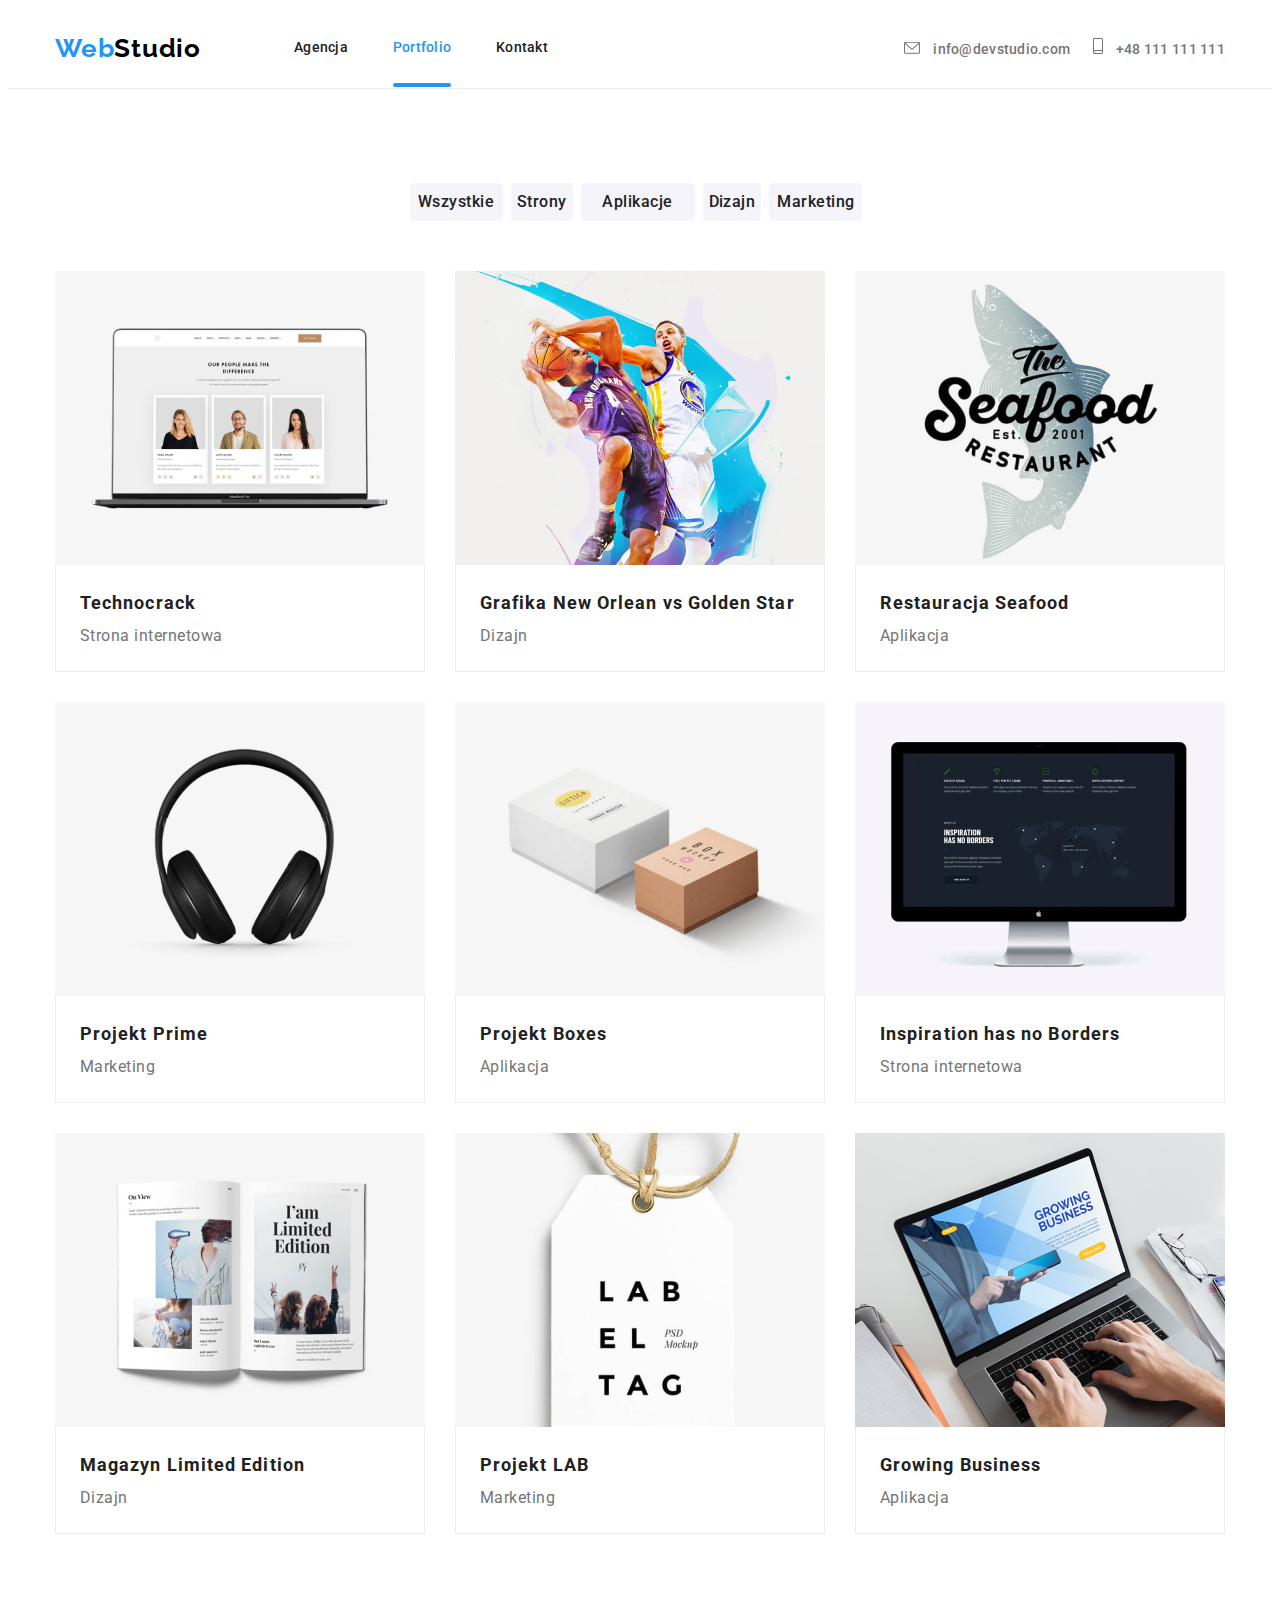
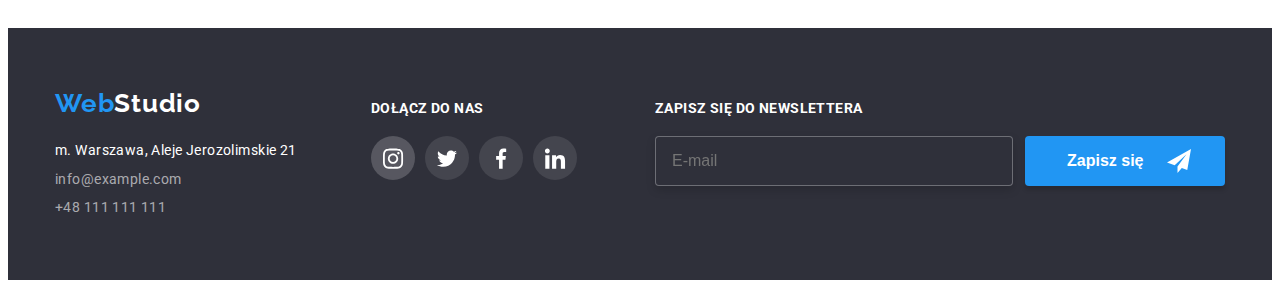
==== commit e4ab247a: "BEM update" ====
--- a/portfolio.html
+++ b/portfolio.html
@@ -12,146 +12,149 @@
     <body>
         <header class="page-header">
             <div class="container">
-                <a class="logo logo-blue" href="#" target ="_blank" rel="norefferer noopener nofoloow">Web<span class="logo logo-black">Studio</span></a>
+                <a class="logo logo--blue" href="#" target ="_blank" rel="norefferer noopener nofoloow">Web<span class="logo logo--black">Studio</span></a>
 
                 <nav>
                     <ul class="nav">
-                        <li><a class="nav-list" href="index.html" rel="norefferer noopener nofoloow">Agencja</a></li>
-                        <li><a class="nav-list underline" href="#" rel="norefferer noopener nofoloow">Portfolio</a></li>
-                        <li><a class="nav-list" href="#" rel="norefferer noopener nofoloow">Kontakt</a></li>
+                        <li><a class="nav__list" href="index.html" rel="norefferer noopener nofoloow">Agencja</a></li>
+                        <li><a class="nav__list nav__list--underline" href="#" rel="norefferer noopener nofoloow">Portfolio</a></li>
+                        <li><a class="nav__list" href="#" rel="norefferer noopener nofoloow">Kontakt</a></li>
                     </ul>
                 </nav>
 
                 <ul class="contact">
-                    <li><a class="contact-list" href="mailto:info@devstudio.com">
-                        <svg class="envelope" width="16" height="12">
-                            <use xlink:href="./images/symbol-defs.svg#icon-envelope"></use>
+                    <li>
+                        <a class="contact__list" href="mailto:info@devstudio.com">
+                        <svg class="contact__envelope" width="16" height="12">
+                            <use href="./images/symbol-defs.svg#icon-envelope"></use>
                         </svg>
                         info@devstudio.com
                     </a></li>
-                    <li><a class="contact-list" href="tel:+48111111111">
-                        <svg class="smartphone" width="16" height="12">
-                            <use xlink:href="./images/symbol-defs.svg#icon-smartphone"></use>
+                    <li>
+                        <a class="contact__list" href="tel:+48111111111">
+                        <svg class="contact__smartphone" width="16" height="12">
+                            <use href="./images/symbol-defs.svg#icon-smartphone"></use>
                         </svg>
-                        +48 111 111 111</a></li>
+                        +48 111 111 111
+                    </a></li>
                 </ul>
             </div>
         </header>
 
 
         <main>
-            <section class="section section-button">
+            <section class="section-button">
                 <div class="container">
-                    <ul class="portfolio-button-list">
-                        <li><button class="portfolio-button portfolio-button-big" type="button">Wszystkie</button></li>
-                        <li><button class="portfolio-button portfolio-button-small" type="button">Strony</button> </li>
-                        <li><button class="portfolio-button portfolio-button-medium" type="button">Aplikacje</button> </li>
-                        <li><button class="portfolio-button portfolio-button-small" type="button">Dizajn</button> </li>
-                        <li><button class="portfolio-button portfolio-button-big" type="button">Marketing</button></li> 
+                    <ul class="portfolio-buttons">
+                        <li><button class="portfolio-buttons__btn portfolio-buttons__btn--big" type="button">Wszystkie</button></li>
+                        <li><button class="portfolio-buttons__btn portfolio-buttons__btn--small" type="button">Strony</button> </li>
+                        <li><button class="portfolio-buttons__btn portfolio-buttons__btn--medium" type="button">Aplikacje</button> </li>
+                        <li><button class="portfolio-buttons__btn portfolio-buttons__btn--small" type="button">Dizajn</button> </li>
+                        <li><button class="portfolio-buttons__btn portfolio-buttons__btn--big" type="button">Marketing</button></li> 
                     </ul>
                 </div>
             </section>
 
-            <section class="section section-project">
+            <section class="section-project">
                 <div class="container">
-                    <ul class="project-list">
-                        <li class="project-card"><figure>
+                    <ul class="grid">
+                        <li class="grid__item"><figure>
                             <div class="project-box">
                                 <img src="./images/imgp1.jpg" alt="laptop" width="370" height="294">
-                                <div class="project-overlay"><p class="project-overlay-text">Technocrack jest popularną platformą wykorzystywaną do rozpowszechniania koronawirusa. Firmy wykorzystują tę platformę do celów szpiegowskich i ataków na niezabezpieczone serwery konkurencji</p>
-                                </div>
-                            </div>
-                            <figcaption class="project-desc">
-                                <h3 class="project-name">Technocrack</h3>
-                                <p class="project-type">Strona internetowa</p>
+                                <div class="project-overlay"><p class="project-overlay__text">Technocrack jest popularną platformą wykorzystywaną do rozpowszechniania koronawirusa. Firmy wykorzystują tę platformę do celów szpiegowskich i ataków na niezabezpieczone serwery konkurencji</p>
+                                </div>
+                            </div>
+                            <figcaption class="product">
+                                <h3 class="product__name">Technocrack</h3>
+                                <p class="product__type">Strona internetowa</p>
                             </figcaption>
                         </figure></li>         
-                        <li class="project-card"><figure>
+                        <li class="grid__item"><figure>
                             <div class="project-box">
                                 <img src="./images/imgp2.jpg" alt="laptop" width="370" height="294">
-                                <div class="project-overlay"><p class="project-overlay-text">Technocrack jest popularną platformą wykorzystywaną do rozpowszechniania koronawirusa. Firmy wykorzystują tę platformę do celów szpiegowskich i ataków na niezabezpieczone serwery konkurencji</p>
-                                </div>
-                            </div>
-                            <figcaption class="project-desc">
-                                <h3 class="project-name">Grafika New Orlean vs Golden Star</h3>
-                                <p class="project-type">Dizajn</p>
+                                <div class="project-overlay"><p class="project-overlay__text">Technocrack jest popularną platformą wykorzystywaną do rozpowszechniania koronawirusa. Firmy wykorzystują tę platformę do celów szpiegowskich i ataków na niezabezpieczone serwery konkurencji</p>
+                                </div>
+                            </div>
+                            <figcaption class="product">
+                                <h3 class="product__name">Grafika New Orlean vs Golden Star</h3>
+                                <p class="product__type">Dizajn</p>
                             </figcaption>
                         </figure></li>
-                        <li class="project-card"><figure>
+                        <li class="grid__item"><figure>
                             <div class="project-box">
                                 <img src="./images/imgp3.jpg" alt="laptop" width="370" height="294">
-                                <div class="project-overlay"><p class="project-overlay-text">Technocrack jest popularną platformą wykorzystywaną do rozpowszechniania koronawirusa. Firmy wykorzystują tę platformę do celów szpiegowskich i ataków na niezabezpieczone serwery konkurencji</p>
-                                </div>
-                            </div>
-                            <figcaption class="project-desc">
-                                <h3 class="project-name">Restauracja Seafood</h3>
-                                <p class="project-type">Aplikacja</p>
-                            </figcaption>
-                        </figure></li>  
-                        <li class="project-card"><figure>
+                                <div class="project-overlay"><p class="project-overlay__text">Technocrack jest popularną platformą wykorzystywaną do rozpowszechniania koronawirusa. Firmy wykorzystują tę platformę do celów szpiegowskich i ataków na niezabezpieczone serwery konkurencji</p>
+                                </div>
+                            </div>
+                            <figcaption class="product">
+                                <h3 class="product__name">Restauracja Seafood</h3>
+                                <p class="product__type">Aplikacja</p>
+                            </figcaption>
+                        </figure></li>  
+                        <li class="grid__item"><figure>
                             <div class="project-box">
                                 <img src="./images/imgp4.jpg" alt="laptop" width="370" height="294">
-                                <div class="project-overlay"><p class="project-overlay-text">Technocrack jest popularną platformą wykorzystywaną do rozpowszechniania koronawirusa. Firmy wykorzystują tę platformę do celów szpiegowskich i ataków na niezabezpieczone serwery konkurencji</p>
-                                </div>
-                            </div>
-                            <figcaption class="project-desc">
-                                <h3 class="project-name">Projekt Prime</h3>
-                                <p class="project-type">Marketing</p>
-                            </figcaption>
-                        </figure></li>  
-                        <li class="project-card"><figure>
+                                <div class="project-overlay"><p class="project-overlay__text">Technocrack jest popularną platformą wykorzystywaną do rozpowszechniania koronawirusa. Firmy wykorzystują tę platformę do celów szpiegowskich i ataków na niezabezpieczone serwery konkurencji</p>
+                                </div>
+                            </div>
+                            <figcaption class="product">
+                                <h3 class="product__name">Projekt Prime</h3>
+                                <p class="product__type">Marketing</p>
+                            </figcaption>
+                        </figure></li>  
+                        <li class="grid__item"><figure>
                             <div class="project-box">
                                 <img src="./images/imgp5.jpg" alt="laptop" width="370" height="294">
-                                <div class="project-overlay"><p class="project-overlay-text">Technocrack jest popularną platformą wykorzystywaną do rozpowszechniania koronawirusa. Firmy wykorzystują tę platformę do celów szpiegowskich i ataków na niezabezpieczone serwery konkurencji</p>
-                                </div>
-                            </div>
-                            <figcaption class="project-desc">
-                                <h3 class="project-name">Projekt Boxes</h3>
-                                <p class="project-type">Aplikacja</p>
-                            </figcaption>
-                        </figure></li>  
-                        <li class="project-card"><figure>
+                                <div class="project-overlay"><p class="project-overlay__text">Technocrack jest popularną platformą wykorzystywaną do rozpowszechniania koronawirusa. Firmy wykorzystują tę platformę do celów szpiegowskich i ataków na niezabezpieczone serwery konkurencji</p>
+                                </div>
+                            </div>
+                            <figcaption class="product">
+                                <h3 class="product__name">Projekt Boxes</h3>
+                                <p class="product__type">Aplikacja</p>
+                            </figcaption>
+                        </figure></li>  
+                        <li class="grid__item"><figure>
                             <div class="project-box">
                                 <img src="./images/imgp6.jpg" alt="laptop" width="370" height="294">
-                                <div class="project-overlay"><p class="project-overlay-text">Technocrack jest popularną platformą wykorzystywaną do rozpowszechniania koronawirusa. Firmy wykorzystują tę platformę do celów szpiegowskich i ataków na niezabezpieczone serwery konkurencji</p>
-                                </div>
-                            </div>
-                            <figcaption class="project-desc">
-                                <h3 class="project-name">Inspiration has no Borders</h3>
-                                <p class="project-type">Strona internetowa</p>
-                            </figcaption>
-                        </figure></li>  
-                        <li class="project-card"><figure>
+                                <div class="project-overlay"><p class="project-overlay__text">Technocrack jest popularną platformą wykorzystywaną do rozpowszechniania koronawirusa. Firmy wykorzystują tę platformę do celów szpiegowskich i ataków na niezabezpieczone serwery konkurencji</p>
+                                </div>
+                            </div>
+                            <figcaption class="product">
+                                <h3 class="product__name">Inspiration has no Borders</h3>
+                                <p class="product__type">Strona internetowa</p>
+                            </figcaption>
+                        </figure></li>  
+                        <li class="grid__item"><figure>
                             <div class="project-box">
                                 <img src="./images/imgp7.jpg" alt="laptop" width="370" height="294">
-                                <div class="project-overlay"><p class="project-overlay-text">Technocrack jest popularną platformą wykorzystywaną do rozpowszechniania koronawirusa. Firmy wykorzystują tę platformę do celów szpiegowskich i ataków na niezabezpieczone serwery konkurencji</p>
-                                </div>
-                            </div>
-                            <figcaption class="project-desc">
-                                <h3 class="project-name">Magazyn Limited Edition</h3>
-                                <p class="project-type">Dizajn</p>
-                            </figcaption>
-                        </figure></li>  
-                        <li class="project-card"><figure>
+                                <div class="project-overlay"><p class="project-overlay__text">Technocrack jest popularną platformą wykorzystywaną do rozpowszechniania koronawirusa. Firmy wykorzystują tę platformę do celów szpiegowskich i ataków na niezabezpieczone serwery konkurencji</p>
+                                </div>
+                            </div>
+                            <figcaption class="product">
+                                <h3 class="product__name">Magazyn Limited Edition</h3>
+                                <p class="product__type">Dizajn</p>
+                            </figcaption>
+                        </figure></li>  
+                        <li class="grid__item"><figure>
                             <div class="project-box">
                                 <img src="./images/imgp8.jpg" alt="laptop" width="370" height="294">
-                                <div class="project-overlay"><p class="project-overlay-text">Technocrack jest popularną platformą wykorzystywaną do rozpowszechniania koronawirusa. Firmy wykorzystują tę platformę do celów szpiegowskich i ataków na niezabezpieczone serwery konkurencji</p>
-                                </div>
-                            </div>
-                            <figcaption class="project-desc">
-                                <h3 class="project-name">Projekt LAB</h3>
-                                <p class="project-type">Marketing</p>
-                            </figcaption>
-                        </figure></li>  
-                        <li class="project-card"><figure>
+                                <div class="project-overlay"><p class="project-overlay__text">Technocrack jest popularną platformą wykorzystywaną do rozpowszechniania koronawirusa. Firmy wykorzystują tę platformę do celów szpiegowskich i ataków na niezabezpieczone serwery konkurencji</p>
+                                </div>
+                            </div>
+                            <figcaption class="product">
+                                <h3 class="product__name">Projekt LAB</h3>
+                                <p class="product__type">Marketing</p>
+                            </figcaption>
+                        </figure></li>  
+                        <li class="grid__item"><figure>
                             <div class="project-box">
                                 <img src="./images/imgp9.jpg" alt="laptop" width="370" height="294">
-                                <div class="project-overlay"><p class="project-overlay-text">Technocrack jest popularną platformą wykorzystywaną do rozpowszechniania koronawirusa. Firmy wykorzystują tę platformę do celów szpiegowskich i ataków na niezabezpieczone serwery konkurencji</p>
-                                </div>
-                            </div>
-                            <figcaption class="project-desc">
-                                <h3 class="project-name">Growing Business</h3>
-                                <p class="project-type">Aplikacja</p>
+                                <div class="project-overlay"><p class="project-overlay__text">Technocrack jest popularną platformą wykorzystywaną do rozpowszechniania koronawirusa. Firmy wykorzystują tę platformę do celów szpiegowskich i ataków na niezabezpieczone serwery konkurencji</p>
+                                </div>
+                            </div>
+                            <figcaption class="product">
+                                <h3 class="product__name">Growing Business</h3>
+                                <p class="product__type">Aplikacja</p>
                             </figcaption>
                         </figure></li>  
                     </ul>
@@ -163,12 +166,12 @@
         <footer class="page-footer">
             <div class="container">
                 <div class="footer-box">
-                    <a class="logo logo-blue" href="#" target ="_blank" rel="norefferer noopener nofoloow">Web<span class="logo logo-white">Studio</span></a>
+                    <a class="logo logo--blue" href="#" target ="_blank" rel="norefferer noopener nofoloow">Web<span class="logo logo--white">Studio</span></a>
                     <address>
                         <ul class="address-list">
-                            <li class="footer-address footer-place">m. Warszawa, Aleje Jerozolimskie 21</li>
-                            <li><a class="footer-address footer-mail" href="mailto:info@example.com">info@example.com</a></li>
-                            <li><a class="footer-address footer-phone" href="tel:+48111111111">+48 111 111 111</a></li>
+                            <li class="address-list-footer address-list-footer__place">m. Warszawa, Aleje Jerozolimskie 21</li>
+                            <li><a class="address-list-footer address-list-footer__mail" href="mailto:info@example.com">info@example.com</a></li>
+                            <li><a class="address-list-footer address-list-footer__phone" href="tel:+48111111111">+48 111 111 111</a></li>
                         </ul>
                     </address>
                 </div>
@@ -177,16 +180,16 @@
                     <ul>
                         <div class="social-footer-box">
                             <li>
+                                <a class="social-footer-box__icon" href="https://www.instagram.com/">
+                                    <svg class="social-footer-box__icon">
+                                    <use href="./images/symbol-defs.svg#icon-instagram" width="44" height="44" viewBox="0 0 32 32" x="0"y="0">
+                                    </use>
+                                    </svg>
+                                </a>
+                            </li>
+                            <li>
                                 <a class="social-footer-icon" href="https://www.instagram.com/">
-                                    <svg class="social-footer-icon">
-                                    <use href="./images/symbol-defs.svg#icon-instagram" width="44" height="44" viewBox="0 0 32 32" x="0"y="0">
-                                    </use>
-                                    </svg>
-                                </a>
-                            </li>
-                            <li>
-                                <a class="social-footer-icon" href="https://www.instagram.com/">
-                                    <svg class="social-footer-icon">
+                                    <svg class="social-footer-box__icon">
                                     <use href="./images/symbol-defs.svg#icon-twitter" width="44" height="44" viewBox="0 0 32 32" x="0"y="0">
                                     /use>
                                     </svg>
@@ -194,7 +197,7 @@
                             </li>
                             <li>
                                 <a class="social-footer-icon" href="https://www.instagram.com/">
-                                    <svg class="social-footer-icon">
+                                    <svg class="social-footer-box__icon">
                                     <use href="./images/symbol-defs.svg#icon-facebook" width="44" height="44" viewBox="0 0 32 32" x="0"y="0">
                                     </use>
                                     </svg>
@@ -202,7 +205,7 @@
                             </li>
                             <li>
                                 <a class="social-footer-icon" href="https://www.instagram.com/">
-                                    <svg class="social-footer-icon">
+                                    <svg class="social-footer-box__icon">
                                     <use href="./images/symbol-defs.svg#icon-linkedin" width="44" height="44" viewBox="0 0 32 32" x="0"y="0">
                                     </use>
                                     </svg>
@@ -216,10 +219,10 @@
                     <p class="signin-header">Zapisz się do Newslettera</p>               
                         <form class="footer-form" name="newsletter-form">
                             <label>
-                            <input class="newsletter-input" type="email" name="email" placeholder="E-mail">
+                            <input class="footer-form__input" type="email" name="email" placeholder="E-mail">
                             </label>    
-                            <button class="newsletter-input-btn" type="submit">Zapisz się
-                                <svg class="button-icon" width="24px" height="24px">
+                            <button class="footer-form__btn" type="submit">Zapisz się
+                                <svg class="footer-form__icon" width="24px" height="24px">
                                     <use href="./images/symbol-defs.svg#icon-paper-plane" width="24px" height="24px">
                                     </use>
                                 </svg>
--- a/css/styles.css
+++ b/css/styles.css
@@ -25,1000 +25,1002 @@
     display: block;
   }
 
-  /*a {
-    text-decoration: none;
-  }*/
-
-  /*ul{
-    list-style-type: none;
-  }*/
-
-  .logo {
-    font-family: "Raleway";
-    font-weight: 700;
-    font-size: 26px;
-    line-height: 1.19;
-    text-decoration: none;
-    letter-spacing: 0.03em;
+  .container {
+    width:1200px;
+    margin: 0 auto;
+    padding: 0 15px;
   }
 
-  .logo-blue {
-    color: var(--blue-color);
-  }
-
-  .logo-black {
-    color: var(--black-color);
-  }
-
-  .logo-white {
-    background: #2F303A;
-    color: var(--white-color);
-  }
-
-
-.nav{
-    display: flex;
-    justify-content: space-between;
-    width: 254px;
-    padding: 0;
-    margin-left: 93px;
-    color:var(--dark-gray-color);
-    font-weight: 500;
-    font-size: 14px;
-    line-height: 1.14;
-    letter-spacing: 0.02em;
-    list-style-type: none;
-  }
-
-  .nav-list{
-    color:var(--dark-gray-color);
-    text-decoration: none;
-    position: relative;
-    transition-duration: 250ms;
-    transition-timing-function: cubic-bezier(0.4, 0, 0.2, 1);
-    transition-property: color;
-  }
-
-  .nav-list:hover,
-  .nav-list:focus{
-    color:var(--blue-color);
-  }
-
- /* .underline::after {
-    width: 100%;
-    height: 4px;
-    border-radius: 2px;
-    background-color: var(--blue-color);
-    content: "";
-    position: absolute;
-    bottom: 0;
-    display: flex;
-    transform: translateY(29px);
-  }*/
-
-    .nav-list:after {
-      width: 100%;
-      height: 4px;
-      border-radius: 2px;
-      background-color: var(--blue-color);
-      content: '';
-      position: absolute;
-      bottom: -32px;
-      left:0;
-      background-color: transparent;
-    }
-
-    .nav-link:hover, .nav-link:focus, .underline {
-    color: var(--blue-color);
-    }
-
-    .nav-link:hover:after, .nav-link:focus:after, .underline:after {
-    background-color: var(--blue-color);
-    }
-
-  .contact{
-    display: flex;
-    justify-content: space-between;
-    padding: 0;
-    margin-left: auto;
-    width: 321px;
-    font-weight: 500;
-    font-size: 14px;
-    line-height: 1.14;
-    letter-spacing: 0.02em;
-    color:var(--light-grey-color);
-    list-style-type: none;
-    align-items: baseline;
-  }
-
-  .contact-list{
-    color:var(--light-grey-color);
-    text-decoration: none;
-    transition-duration: 250ms;
-    transition-timing-function: cubic-bezier(0.4, 0, 0.2, 1);
-    transition-property: color;
-  }
-
-  .contact-list:hover,
-  .contact-list:focus{
-    color:var(--blue-color);
-    fill:var(blue);
-  }
-
-.order-button{
-    font-family: "Roboto";
-    color:var(--white-color);
-    background-color: var(--blue-color);
-    border-color: var(--blue-color);
-    box-shadow: 0px 4px 4px rgba(0, 0, 0, 0.15);
-    border-radius: 4px;
-    font-weight: 700;
-    font-size: 16px;
-    line-height: 1.88;
-    text-align: center;
-    align-items: center;
-    letter-spacing: 0.06em;
-    width: 200px;
-    height: 50px;
-    cursor:pointer;
-}
-
-.motto{
-    color:var(--white-color);
-    font-weight: 900;
-    font-size: 44px;
-    line-height: 1.36;
-    text-align: center;
-    letter-spacing: 0.06em;
-    text-transform: uppercase;
-    padding-top: 200px;
-    margin-bottom: 30px;
-}
-
-.lorem-list{
-  list-style-type: none;
-}
-
-.lorem-header{
-    font-weight: 700;
-    font-size: 14px;
-    line-height: 1.14;
-    letter-spacing: 0.03em;
-    text-transform: uppercase;
-    color: var(--dark-gray-color);
-    margin-top: 30px;
-    margin-bottom: 10px;
-}
-
-.lorem-text{
-    font-size: 14px;
-    line-height: 1.71;
-    letter-spacing: 0.03em;
-    color: var(--light-grey-color);
-    margin-bottom: 0;
-    margin-top: 0px;
-
-}
-    
-.header-agency{
-    font-weight: 700;
-    font-size: 36px;
-    line-height: 1.17;
-    text-align: center;
-    letter-spacing: 0.03em;
-    color: var(--dark-gray-color);
-    margin: 0;
-    margin-bottom: 50px;
-}
-
-.doing_img-list{
-    list-style-type: none;
-    margin: 0;
-    margin-top: 50px;
-}
-
-.doing-li{
-    position: relative;
-}
-
-.doing-li-overlay{
-  position: absolute;
-  background: rgba(47, 48, 58, 0.8);
-  color: var(--white-color);
-  weight: 700;
-  size: 14px;
-  bottom: 0;
-  left: 0;
-  padding: 27px 0;
-  width: 100%;
-  display: flex;
-  justify-content: center;
-}
-
-.team_img-list{
-  list-style-type: none;
-}
-
-.team-name{
-    font-weight: 500;
-    font-size: 16px;
-    line-height: 1.1875;
-    letter-spacing: 0.03em;
-    color: var(--dark-gray-color);
-    margin-top: 30px;
-    margin-bottom: 10px;
-}
-
-.team-role{
-    font-size: 16px;
-    line-height: 1.1875;
-    letter-spacing: 0.03em;
-    color: var(--light-grey-color);
-    margin: 0;
-}
-
-.portfolio-button-list{
-  list-style-type: none;
-}
-
-
-.portfolio-button{
-    font-family: "Roboto";
-    background: var(--button-color);
-    border-radius: 4px;
-    border-color: var(--button-color);
-    border-style: solid; /* pozbycie się efektu cienia na przycisku*/
-    font-weight: 500;
-    font-size: 16px;
-    line-height: 1.62;
-    text-align: center;
-    letter-spacing: 0.03em;
-    cursor:pointer;
-    color: var(--dark-gray-color);
-    height: 38px;
-    margin-right: 8px;
-    border: none; /* pozbycie się efektu cienia na przycisku*/
-    transition-duration: 250ms;
-    transition-timing-function: cubic-bezier(0.4, 0, 0.2, 1);
-    transition-property: color, background-color, box-shadow, border-color;
-}
-
-.portfolio-button:hover,
-.portfolio-button:focus{
-  box-shadow: 0px 3px 1px rgba(0, 0, 0, 0.1), 0px 1px 2px rgba(0, 0, 0, 0.08), 0px 2px 2px rgba(0, 0, 0, 0.12);
-  background: var(--blue-color);
-  border-color: var(--blue-color);
-  color:var(--white-color);
-}
-
-.portfolio-button-big{
-    width: 121px;
-}
-
-.portfolio-button-medium{
-    width: 114px;  
-}
-
-.portfolio-button-small{
-    width: 93px;  
-}
-
-.project-list{
-  list-style-type: none;
-  display: flex;
-  flex-wrap: wrap;
-  gap: 30px;
-}
-
-.project-name{
-    font-weight: 700;
-    font-size: 18px;
-    line-height: 2;
-    letter-spacing: 0.06em;
-    color: var(--dark-gray-color);
-    margin-left: 24px;
-}
-
-.project-type{
-    font-size: 16px;
-    line-height: 1.88;
-    letter-spacing: 0.03em;
-    color: var(--light-grey-color);
-    margin-left: 24px;
-}
-
-.footer-address{
-    font-style: normal;
-    font-weight: 400;
-    font-size: 14px;
-    line-height: 1.71;
-    letter-spacing: 0.03em;
-    color: rgba(255, 255, 255, 0.6);
-    text-decoration: none;
-}
-
-.footer-place{
-    color: var(--white-color);
-}
-
-
-.footer-mail,
-.footer-box {
-  transition-duration: 250ms;
-  transition-timing-function: cubic-bezier(0.4, 0, 0.2, 1);
-  transition-property: color;
-}
-
-.footer-mail:hover,
-.footer-mail:focus{
-    color:var(--blue-color);
-
-}
-
-.footer-phone:hover,
-.footer-phone:focus{
-    color:var(--blue-color);
-}
-
-.address-list{
-  list-style-type: none;
-}
-
-
-
-
-
-
-.container {
-  width:1200px;
- /* border: 2px dashed red;*/
-  margin: 0 auto;
-  padding: 0 15px;
-}
-
-.section{
-  padding-top: 94px;
-  padding-bottom: 94px;
-}
-
-.page-header .container{
-  display: flex;
-  justify-content: flex-start;
-  align-items: center;
-  height: 80px;
-  left: 0px;
-  top: 0px;
-}
-
-.page-header {
-  border-bottom: 1px solid #ECECEC;
-}
-
-.agency-motto {
-  padding-top: 0px;
-  background-position: center;
-  background-image: linear-gradient(
-    to right,
-    rgba(47, 48, 58, 0.4) 0%,
-    rgba(47, 48, 58, 0.4) 100%),
-    url(../images/Banner.jpg);
-  ;
-  max-width: 1600px;
-  margin:0 auto;
-}
-
-.agency-motto .container {
-  display: flex;
-  height: 600px;
-  align-items: center;
-  justify-content: flex-start;
-  flex-direction: column;
-}
-
-
-
-.section-doing{
-  padding-top: 0px;
-}
-
-.section-team{
-  background: #F5F4FA;
-}
-
-.section-button {
-  padding-bottom: 50px;
-}
-
-.section-project{
-  padding-top: 0px;
-}
-
-.page-footer{
-  background: #2F303A;
-  display: block;
-}
-
-.section-team .container{
-  padding-top: 0px;
-  background: #F5F4FA;
-}
-
-.container .lorem-list{
-  display: flex;
-  justify-content: flex-start;
-  margin: 0px;
-}
-
-.container .doing_img-list {
-  display: flex;
-  justify-content: space-between;
-}
-
-.container .team_img-list {
-  display: flex;
-  justify-content: space-between;
-}
-
-.team-card {
-  width: 270px;
-  height: 428px;
-  left: 215px;
-  top: 1635px;
-  background: #ffffff;
-  box-shadow: 0px 1px 3px rgba(0, 0, 0, 0.12), 0px 1px 1px rgba(0, 0, 0, 0.14),
-    0px 2px 1px rgba(0, 0, 0, 0.2);
-  border-radius: 0px 0px 4px 4px;
-  text-align: center;
-}
-
-.page-footer .container{
-  display: flex;
-  background: #2F303A;
-  padding-bottom: 60px;
-  padding-top: 60px;
-}
-
-.page-footer .container > .footer-box > address{
-  padding-top: 20px;
-}
-
-.container .address-list{
-  display: flex;
-  height: 81px;
-  justify-content: space-between;
-  flex-direction: column;
-}
-
-.footer-box {
-  display: block;
-  width: 246px;
-  margin-right: 70px;
-}
-
-.container .portfolio-button-list{
-  display: flex;
-  justify-content: center;
-}
-
-.portfolio-button-list:last-child {
-  margin-right: 0px;
-}
-
-.project-card{
-  position: relative;
-  width: 370px;
-  background: #ffffff;
-  text-align: left;
-  flex-basis: calc((100% - 60px)/3);
-  overflow: hidden;
-  transition-property: background-color, box-shadow, transform;
-  transition-duration: 250ms;
-  transition-timing-function: cubic-bezier(0.4, 0, 0.2, 1);
-}
-
-.project-card:hover,
-.project-card:focus{
-  box-shadow: 0px 1px 3px rgba(0, 0, 0, 0.12), 0px 1px 1px rgba(0, 0, 0, 0.14), 0px 2px 1px rgba(0, 0, 0, 0.2);
-}
-
-.project-desc{
-  padding-top: 20px;
-  padding-bottom: 20px;
-  border-bottom: 1px solid #EEEEEE;
-  border-left: 1px solid #EEEEEE;
-  border-right: 1px solid #EEEEEE;
-}
-
-.project-overlay{
-  position: absolute;
-  top: 0;
-  left: 0;
-  width: 100%;
-  height: 100%;
-  background-color: rgba(33, 150, 243, 0.9);
-  transform: translateY(100%);
-  transition-duration: 250ms;
-  transition-timing-function: cubic-bezier(0.4, 0, 0.2, 1);
-}
-
-.project-overlay-text{
-  color: var(--white-color);
-  font-size: 18px;
-  line-height: 28px;
-  letter-spacing: 0.03em;
-  align-content: center;
-  padding: 49px 45px 49px 24px;
-}
-
-.project-card:hover .project-overlay{
-  transform: translateX(0);
-}
-
-.project-box{
-  position: relative;
-  overflow: hidden;
-}
-
-
-
-.envelope {
-  margin-right: 10px;
-  width:16px;
-  height:12px;
-  fill: currentColor;
-}
-
-.smartphone {
-  margin-right: 10px;
-  width:10px;
-  height:16px;
-  fill: currentColor;
-}
-
-.lorem-box {
-  width: 270px;
-  height: 120px;
-  background: var(--button-color);
-  border-radius: 4px;
-}
-
-.icons-lorem{
-  margin: 25px 100px;
-}
-
-.socialmedia-box {
-  display: flex;
-  justify-content: center;
-  align-items: center;
-  width: 206px;
-  gap: 10px;
-  margin: 16px 32px 18px 32px;
-  list-style-type: none;
-}
-
-.socialmedia-icon {
-  display: inline-flex;
-  justify-content: center;
-  align-items: center;
-  width: 44px;
-  height: 44px;
-  gap: 10px;
-  border-radius: 50%;
-  background-size: contain;
-  background-position: center;
-  background-repeat: no-repeat;
-  background-color: var(--white-color);
-  fill:#AFB1B8;
-  transition-duration: 250ms;
-  transition-timing-function: cubic-bezier(0.4, 0, 0.2, 1);
-  transition-property: fill, background-color;
-}
-
-/*Dodane po konsultacji---------------------------------------------------------------------------*/
-
-.socialmedia-icon a {
-  display: inline-flex;
-  justify-content: center;
-  align-items: center;
-  width: 44px;
-  height: 44px;
-  gap: 10px;
-  border-radius: 50%;
-  background-size: contain;
-  background-position: center;
-  background-repeat: no-repeat;
-  background-color: var(--white-color);
-  fill:#AFB1B8;
-}
-
-.socialmedia-icon:hover svg,
-.socialmedia-icon:focus svg{
-  background-color: var(--blue-color);
-  border-radius: 50%;
-  background-size: contain;
-  background-position: center;
-  background-repeat: no-repeat;
-  fill: var(--white-color);
-}
-
-/*koniec dodania-------------------------------------------------------------------------------------*/
-
-.client-box {
-  width: 170px;
-  height: 92px;
-  background: var(--white-color);
-  border: 1px solid #AFB1B8;
-  border-radius: 4px;
-  fill:#AFB1B8;
-  display: block;
-  transition-duration: 250ms;
-  transition-timing-function: cubic-bezier(0.4, 0, 0.2, 1);
-  transition-property: fill, border;
-}
-
-.client-box:hover,
-.client-box:focus {
-  border: 1px solid var(--blue-color);
-  fill: var(--blue-color);
-}
-
-.icons-client{
-  margin: 16px 32px;
-  width: 106px;
-  height:60px;
-}
-
-.join {
-  font-family: "Roboto";
-  font-style: normal;
-  font-weight: 700;
-  font-size: 14px;
-  line-height: 16px;
-  letter-spacing: 0.03em;
-  text-transform: uppercase;
-  color: var(--white-color);
-  margin-bottom: 20px;
-  padding-top: 12px;
-}
-
-.social-footer-box {
-  display: flex;
-  flex-direction: row;
-  height: 44px;
-  gap: 10px;
-  list-style-type: none;
-}
-
-.social-footer-icon {
-  display: inline-flex;
-  justify-content: center;
-  align-items: center;
-  width: 44px;
-  height: 44px;
-  gap: 100px;
-  border-radius: 50%;
-  background-size: contain;
-  background-position: center;
-  background-repeat: no-repeat;
-  background: rgba(255, 255, 255, 0.1);
-  fill:var(--white-color);
-  transition-duration: 250ms;
-  transition-timing-function: cubic-bezier(0.4, 0, 0.2, 1);
-  transition-property: fill, background-color;
-}
-
-.social-footer-icon:hover,
-.social-footer-icon:focus {
-  background-color: var(--blue-color);
-  fill:var(--white-color);
-  border-radius: 50%;
-}
-
-/*++++++++++ BACKDROP ++++++++++*/
-.backdrop {
-  position: fixed;
-  left: 0;
-  top: 0;
-  width: 100%;
-  height: 100%;
-  background-color:rgba(0, 0, 0, 0.2);
-  transition-duration: 2s;
-}
-
-.modal {
-  position: absolute;
-  top: 50%;
-  left: 50%;
-  width: 528px;
-  min-height: 581px;
-  background-color: var(--white-color);
-  transition-property: visibility opacity transform;
-  transform: translate(-50%, -50%);
-  transition-duration: 2s;
-  opacity: 1;
-  visibility: visible;
-  display: block;
-}
-
-.close-btn {
-  position: absolute;
-  top: 8px;
-  right: 8px;
-  width: 30px;
-  height: 30px;
-  background-color: var(--white-color);
-  border: 1px solid rgba(0, 0, 0, 0.1);
-  border-radius: 50%;
-  cursor: pointer;
-}
-
-
-.is-hidden {
-  opacity: 0;
-  visibility: hidden;
-  pointer-events: none;
-}
-
-.is-hidden .modal {
-  transform: translateX(-50%) translateY(-50%) scale(0.9);
-  }
-
-/*++++++++++ END BACKDROP ++++++++++*/
-
-/*++++++++++ NEWSLETTER ++++++++++*/
-
-.signin-header {
-  font-weight: 700;
-  font-size: 14px;
-  line-height: 16px;
-  letter-spacing: 0.03em;
-  text-transform: uppercase;
-  color: var(--white-color);
-  margin-bottom: 20px;
-  padding-top: 12px;
-  padding-left: 78px;
-}
-
-.footer-form {
-  display: flex;
-  flex-direction: row;
-  gap: 12px;
-  padding-left: 78px;
-}
-
-.newsletter-input {
-  box-sizing: border-box;
-  width: 358px;
-  height: 50px;
-  border: 1px solid rgba(255, 255, 255, 0.3);
-  filter: drop-shadow(0px 4px 4px rgba(0, 0, 0, 0.15));
-  border-radius: 4px;
-  background: #2F303A;
-  padding: 15px 16px;
-  color: rgba(255, 255, 255, 0.6);
-  font-weight: 400;
-  font-size: 16px;
-  line-height: 20px;
-}
-
-.newsletter-input::placeholder {
-  font-weight: 400;
-  font-size: 16px;
-  line-height: 20px;
-  color: rgba(255, 255, 255, 0.6);
-}
-
-.newsletter-input-btn {
-  display:flex;
-  align-items: center;
-  width: 200px;
-  height: 50px;
-  background: var(--blue-color);
-  box-shadow: 0px 4px 4px rgba(0, 0, 0, 0.15);
-  border-radius: 4px;
-  border: none;
-  cursor: pointer;
-  color: var(--white-color);
-  font-weight: 700;
-  font-size: 16px;
-  line-height: 30px;
-  padding-left: 42px;
-}
-
-.button-icon {
-  margin-left: 24px;
-}
-
-/*++++++++++ END NEWSLETTER ++++++++++*/
-
-/*++++++++++ BACKDROP FORM ++++++++++*/
-
-.backdrop h2 {
-  display: block;
-  font-weight: 700;
-  font-size: 20px;
-  line-height: 1.15;
-  text-align: center;
-  letter-spacing: 0.03em;
-  padding-top: 40px;
-}
-
-.backdrop-inputs {
-  display: flex;
-  flex-direction: column;
-  justify-content: space-between;
-  align-items: flex-start;
-  padding-left: 40px;
-}
-
-.backdrop-inputs label {
-  position: relative;
-  font-weight: 400;
-  font-size: 12px;
-  line-height: 1.21;
-  letter-spacing: 0.01em;
-  color: var(--light-grey-color);
-  margin-top: 10px;
-  margin-bottom: 4px;
-}
-
-.backdrop-inputs svg {
-  position: absolute;
-  fill: var(--dark-gray-color);
-  top: 13px;
-  left: 14px;
-  transition: 250ms cubic-bezier(0.4, 0, 0.2, 1);
-  transition-property: fill;
-}
-
-.backdrop-inputs input {
-  width: 448px;
-  height: 40px;
-  border: 1px solid rgba(33, 33, 33, 0.2);
-  border-radius: 4px;
-  background-color: transparent;
-  padding: 12px 42px;
-  transition: 250ms cubic-bezier(0.4, 0, 0.2, 1);
-  transition-property: border-color;
-  outline: none;
-}
-
-.backdrop-input {
-  position: relative;
-  width: 100%;
-  height: 40px;
-}
-
-.backdrop-input input:focus,
-.backdrop-input input:hover {
-  border-color: var(--blue-color);
-  transition: 250ms cubic-bezier(0.4, 0, 0.2, 1);
-  transition-property: border-color;
-}
-.backdrop-input input:focus + svg,
-.backdrop-input input:hover + svg {
-  fill: var(--blue-color);
-  transition: 250ms cubic-bezier(0.4, 0, 0.2, 1);
-  transition-property: fill;
-}
-
-.backdrop-inputs textarea {
-  resize: none;
-  width: 448px;
-  height: 120px;
-  border: 1px solid rgba(33, 33, 33, 0.2);
-  border-radius: 4px;
-  padding: 12px 16px;
-  transition: 250ms cubic-bezier(0.4, 0, 0.2, 1);
-  transition-property: border-color;
-  outline: none;
-}
-.backdrop-inputs textarea:focus,
-.backdrop-inputs textarea:hover {
-  border-color: var(--blue-color);
-  transition: 250ms cubic-bezier(0.4, 0, 0.2, 1);
-  transition-property: border-color;
-}
-
-.order-textarea::placeholder {
-  font-weight: 400;
-  font-size: 12px;
-  line-height: 14px;
-  letter-spacing: 0.01em;
-  color: rgba(117, 117, 117, 0.5);
-}
-
-.backdrop-agreements {
-  margin-top: 20px;
-  margin-left: 10px;
-  position: relative;
-  display: flex;.backdrop-agreements input
-  justify-content: space-between;
-  align-items: center;
-}
-
-.backdrop-agreements input {
-  appearance: none;
-  position: relative;
-  display: block;
-  width: 16px;
-  height: 15px;
-  padding: 0;
-  border: 2px solid #212121;
-  border-radius: 2px;
-  cursor: pointer;
-  transition: 250ms cubic-bezier(0.4, 0, 0.2, 1);
-  transition-property: background-color border-color;
-
-}
-
-.backdrop-agreements input:focus,
-.backdrop-agreements input:hover {
-  border-color: var(--blue-color);
-  transition: 250ms cubic-bezier(0.4, 0, 0.2, 1);
-  transition-property: border-color;
-}
-
-.backdrop-agreements input:checked {
-  background-color: var(--blue-color);
-  border-color: var(--blue-color);
-  transition: 250ms cubic-bezier(0.4, 0, 0.2, 1);
-  transition-property: background-color border-color;
-}
-
-.backdrop-agreements svg {
-  position: absolute;
-  opacity: 0;
-  top: 50%;
-  left: 4px;
-  fill: var(--white-color);
-  pointer-events: none;
-  transform: translateY(-50%);
-  transition: 250ms cubic-bezier(0.4, 0, 0.2, 1);
-  transition-property: opacity;
-}
-
-.backdrop-agreements input:checked + svg {
-  opacity: 1;
-  transition: 250ms cubic-bezier(0.4, 0, 0.2, 1);
-  transition-property: opacity;
-}
-
-.backdrop-agreements label {
-  font-size: 14px;
-  line-height: 1.71;
-  letter-spacing: 0.03em;
-  color: var(--light-grey-color);
-  text-align: center;
-  padding-left: 8px;
-}
-
-.backdrop-agreements a {
-  color: var(--blue-color);
-}
-
-.send-btn {
-  display: block;
-  font-weight: 700;
-  font-size: 16px;
-  line-height: 1.88;
-  letter-spacing: 0.06em;
-  color: var(--white-color);
-  background-color: var(--blue-color);
-  box-shadow: 0px 4px 4px rgba(0, 0, 0, 0.15);
-  border-radius: 4px;
-  border: none;
-  cursor: pointer;
-  padding: 10px 76px;
-  margin-top: 30px;
-  transition: 250ms cubic-bezier(0.4, 0, 0.2, 1);
-  transition-property: box-shadow;
-  margin-left: 124px;
-  margin-bottom: 40px;
-}
-
-.send-btn:hover,
-.send-btn:focus {
-  box-shadow: 0px 3px 1px #2196f31a, 0px 1px 2px #2196f314,
-    0px 2px 2px #2196f31f;
-}+/*++++++++++ INDEX ++++++++++*/
+
+        /*++++++++++ LOGO ++++++++++*/
+        .page-header {
+          border-bottom: 1px solid #ECECEC;
+        }
+
+        .page-header .container{
+          display: flex;
+          justify-content: flex-start;
+          align-items: center;
+          height: 80px;
+          left: 0px;
+          top: 0px;
+        }
+
+        .logo {
+          font-family: "Raleway";
+          font-weight: 700;
+          font-size: 26px;
+          line-height: 1.19;
+          text-decoration: none;
+          letter-spacing: 0.03em;
+        }
+
+        .logo--blue {
+          color: var(--blue-color);
+        }
+
+        .logo--black {
+          color: var(--black-color);
+        }
+
+        .logo--white {
+          background: #2F303A;
+          color: var(--white-color);
+        }
+        /*++++++++++ END LOGO ++++++++++*/
+
+        /*++++++++++ NAWIGACJA ++++++++++*/
+        .nav{
+            display: flex;
+            justify-content: space-between;
+            width: 254px;
+            padding: 0;
+            margin-left: 93px;
+            color:var(--dark-gray-color);
+            font-weight: 500;
+            font-size: 14px;
+            line-height: 1.14;
+            letter-spacing: 0.02em;
+            list-style-type: none;
+          }
+
+        .nav__list{
+          color:var(--dark-gray-color);
+          text-decoration: none;
+          position: relative;
+          transition-duration: 250ms;
+          transition-timing-function: cubic-bezier(0.4, 0, 0.2, 1);
+          transition-property: color;
+        }
+      
+        .nav__list:hover,
+        .nav__list:focus{
+          color:var(--blue-color);
+        }
+
+        .nav__list:after {
+          width: 100%;
+          height: 4px;
+          border-radius: 2px;
+          background-color: var(--blue-color);
+          content: '';
+          position: absolute;
+          bottom: -32px;
+          left:0;
+          background-color: transparent;
+        }
+
+        .nav__link:hover, .nav__link:focus, .nav__list--underline {
+        color: var(--blue-color);
+        }
+      
+        .nav__link:hover:after, .nav__link:focus:after, .nav__list--underline:after {
+        background-color: var(--blue-color);
+        }
+        /*++++++++++ END NAWIGACJA ++++++++++*/
+
+        .contact{
+          display: flex;
+          justify-content: space-between;
+          padding: 0;
+          margin-left: auto;
+          width: 321px;
+          font-weight: 500;
+          font-size: 14px;
+          line-height: 1.14;
+          letter-spacing: 0.02em;
+          color:var(--light-grey-color);
+          list-style-type: none;
+          align-items: baseline;
+        }
+      
+        .contact__list{
+          color:var(--light-grey-color);
+          text-decoration: none;
+          transition-duration: 250ms;
+          transition-timing-function: cubic-bezier(0.4, 0, 0.2, 1);
+          transition-property: color;
+        }
+      
+        .contact__list:hover,
+        .contact__list:focus{
+          color:var(--blue-color);
+          fill:var(blue);
+        }
+
+        .contact__envelope {
+          margin-right: 10px;
+          width:16px;
+          height:12px;
+          fill: currentColor;
+        }
+        
+        .contact__smartphone {
+          margin-right: 10px;
+          width:10px;
+          height:16px;
+          fill: currentColor;
+        }
+        /*++++++++++ END NAWIGACJA ++++++++++*/
+
+        /*++++++++++ MOTTO SECTION ++++++++++*/
+        .agency-motto {
+          padding-top: 0px;
+          background-position: center;
+          background-image: linear-gradient(
+            to right,
+            rgba(47, 48, 58, 0.4) 0%,
+            rgba(47, 48, 58, 0.4) 100%),
+            url(../images/Banner.jpg);
+          ;
+          max-width: 1600px;
+          margin:0 auto;
+        } 
+
+        .agency-motto-container {
+          display: flex;
+          height: 600px;
+          align-items: center;
+          justify-content: flex-start;
+          flex-direction: column;
+        }
+
+        .agency-motto-container__motto{
+          color:var(--white-color);
+          font-weight: 900;
+          font-size: 44px;
+          line-height: 1.36;
+          text-align: center;
+          letter-spacing: 0.06em;
+          text-transform: uppercase;
+          padding-top: 200px;
+          margin-bottom: 30px;
+        }
+      
+        .agency-motto-container__button{
+          font-family: "Roboto";
+          color:var(--white-color);
+          background-color: var(--blue-color);
+          border-color: var(--blue-color);
+          box-shadow: 0px 4px 4px rgba(0, 0, 0, 0.15);
+          border-radius: 4px;
+          font-weight: 700;
+          font-size: 16px;
+          line-height: 1.88;
+          text-align: center;
+          align-items: center;
+          letter-spacing: 0.06em;
+          width: 200px;
+          height: 50px;
+          cursor:pointer;
+        }
+        /*++++++++++ END MOTTO SECTION ++++++++++*/
+
+        /*++++++++++ LOREM SECTION ++++++++++*/
+        .lorem-list{
+          list-style-type: none;
+          display: flex;
+          justify-content: flex-start;
+          margin: 0px;
+        }
+
+        .lorem-box__icon{
+          margin: 25px 100px;
+        }
+
+        .lorem-box {
+          width: 270px;
+          height: 120px;
+          background: var(--button-color);
+          border-radius: 4px;
+          margin-top: 94px;
+        }
+
+        .lorem-header{
+            font-weight: 700;
+            font-size: 14px;
+            line-height: 1.14;
+            letter-spacing: 0.03em;
+            text-transform: uppercase;
+            color: var(--dark-gray-color);
+            margin-top: 30px;
+            margin-bottom: 10px;
+        }
+
+        .lorem-text{
+            font-size: 14px;
+            line-height: 1.71;
+            letter-spacing: 0.03em;
+            color: var(--light-grey-color);
+            margin-bottom: 94px;
+            margin-top: 0px;
+        }
+        /*++++++++++ LOREM SECTION ++++++++++*/
+
+        /*++++++++++ DOING SECTION ++++++++++*/
+        .section-doing__header{
+            font-weight: 700;
+            font-size: 36px;
+            line-height: 1.17;
+            text-align: center;
+            letter-spacing: 0.03em;
+            color: var(--dark-gray-color);
+            margin: 0;
+            margin-bottom: 50px;
+        }
+
+        .doing-list{
+            list-style-type: none;
+            margin: 0;
+            margin-top: 50px;
+            margin-bottom: 94px;
+            display: flex;
+            justify-content: space-between;
+        }
+
+        .doing-list__img{
+            position: relative;
+        }
+
+        .doing-list__overlay{
+          position: absolute;
+          background: rgba(47, 48, 58, 0.8);
+          color: var(--white-color);
+          weight: 700;
+          size: 14px;
+          bottom: 0;
+          left: 0;
+          padding: 27px 0;
+          width: 100%;
+          display: flex;
+          justify-content: center;
+        }
+
+        /*++++++++++ END DOING SECTION ++++++++++*/
+
+        /*++++++++++ TEAM SECTION ++++++++++*/
+        .section-team{
+          background: #F5F4FA;
+        }
+        
+        .section-team__header{
+          font-weight: 700;
+          font-size: 36px;
+          line-height: 1.17;
+          text-align: center;
+          letter-spacing: 0.03em;
+          color: var(--dark-gray-color);
+          margin: 0;
+          margin-bottom: 50px;
+          padding-top: 94px;
+        }
+
+        .team-list{
+          list-style-type: none;
+          display: flex;
+          justify-content: space-between;
+        }
+
+        .team-list__card {
+          width: 270px;
+          height: 428px;
+          left: 215px;
+          top: 1635px;
+          background: #ffffff;
+          box-shadow: 0px 1px 3px rgba(0, 0, 0, 0.12), 0px 1px 1px rgba(0, 0, 0, 0.14),
+            0px 2px 1px rgba(0, 0, 0, 0.2);
+          border-radius: 0px 0px 4px 4px;
+          text-align: center;
+          margin-bottom: 94px;
+        }
+
+        .team-list__name{
+            font-weight: 500;
+            font-size: 16px;
+            line-height: 1.1875;
+            letter-spacing: 0.03em;
+            color: var(--dark-gray-color);
+            margin-top: 30px;
+            margin-bottom: 10px;
+        }
+
+        .team-list__role{
+            font-size: 16px;
+            line-height: 1.1875;
+            letter-spacing: 0.03em;
+            color: var(--light-grey-color);
+            margin: 0;
+        }
+
+        .socialmedia-box {
+          display: flex;
+          justify-content: center;
+          align-items: center;
+          width: 206px;
+          gap: 10px;
+          margin: 16px 32px 18px 32px;
+          list-style-type: none;
+        }
+
+        .socialmedia-box__icon {
+          display: inline-flex;
+          justify-content: center;
+          align-items: center;
+          width: 44px;
+          height: 44px;
+          gap: 10px;
+          border-radius: 50%;
+          background-size: contain;
+          background-position: center;
+          background-repeat: no-repeat;
+          background-color: var(--white-color);
+          fill:#AFB1B8;
+          transition-duration: 250ms;
+          transition-timing-function: cubic-bezier(0.4, 0, 0.2, 1);
+          transition-property: fill, background-color;
+        }
+
+        .socialmedia-box__icon a {
+          display: inline-flex;
+          justify-content: center;
+          align-items: center;
+          width: 44px;
+          height: 44px;
+          gap: 10px;
+          border-radius: 50%;
+          background-size: contain;
+          background-position: center;
+          background-repeat: no-repeat;
+          background-color: var(--white-color);
+          fill:#AFB1B8;
+        }
+        
+        .socialmedia-box__icon:hover svg,
+        .socialmedia-box__icon:focus svg{
+          background-color: var(--blue-color);
+          border-radius: 50%;
+          background-size: contain;
+          background-position: center;
+          background-repeat: no-repeat;
+          fill: var(--white-color);
+        }
+        /*++++++++++ END TEAM SECTION ++++++++++*/
+
+        /*++++++++++ CLIENTS SECTION ++++++++++*/
+        .section-clients{
+          margin-top: 94px;
+          margin-bottom: 94px;
+        }
+
+        .section-clients__header{
+          font-weight: 700;
+          font-size: 36px;
+          line-height: 1.17;
+          text-align: center;
+          letter-spacing: 0.03em;
+          color: var(--dark-gray-color);
+          margin: 0;
+          margin-bottom: 50px;
+        }
+
+        .clients-list {
+          display: flex;
+          justify-content: space-between;
+          list-style-type: none;
+        }
+
+        .clients-list__box {
+          width: 170px;
+          height: 92px;
+          background: var(--white-color);
+          border: 1px solid #AFB1B8;
+          border-radius: 4px;
+          fill:#AFB1B8;
+          display: block;
+          transition-duration: 250ms;
+          transition-timing-function: cubic-bezier(0.4, 0, 0.2, 1);
+          transition-property: fill, border;
+        }
+        
+        .clients-list__box:hover,
+        .clients-list__box:focus {
+          border: 1px solid var(--blue-color);
+          fill: var(--blue-color);
+        }
+
+        .clients-list__icon{
+          margin: 16px 32px;
+          width: 106px;
+          height:60px;
+        }
+        /*++++++++++ END CLIENTS SECTION ++++++++++*/
+  
+        /*++++++++++ FOOTER SECTION ++++++++++*/
+        .page-footer{
+          background: #2F303A;
+          display: block;
+        }
+  
+        .page-footer .container{
+          display: flex;
+          background: #2F303A;
+          padding-bottom: 60px;
+          padding-top: 60px;
+        }
+  
+        .footer-box {
+          display: block;
+          width: 246px;
+          margin-right: 70px;
+        }
+        
+        .page-footer .container > .footer-box > address{
+          padding-top: 20px;
+        }
+  
+        .address-list{
+          list-style-type: none;
+        }
+  
+        .address-list{
+          display: flex;
+          height: 81px;
+          justify-content: space-between;
+          flex-direction: column;
+        }
+  
+        .address-list-footer{
+          font-style: normal;
+          font-weight: 400;
+          font-size: 14px;
+          line-height: 1.71;
+          letter-spacing: 0.03em;
+          color: rgba(255, 255, 255, 0.6);
+          text-decoration: none;
+        }
+
+        .address-list-footer__place{
+          color: var(--white-color);
+        }
+  
+        .address-list-footer__mail,
+        .footer-box {
+          transition-duration: 250ms;
+          transition-timing-function: cubic-bezier(0.4, 0, 0.2, 1);
+          transition-property: color;
+        }
+        
+        .address-list-footer__mail:hover,
+        .address-list-footer__mail:focus{
+            color:var(--blue-color);
+        
+        }
+        
+        .address-list-footer__phone:hover,
+        .address-list-footer__phone:focus{
+            color:var(--blue-color);
+        }
+
+        .join {
+          font-family: "Roboto";
+          font-style: normal;
+          font-weight: 700;
+          font-size: 14px;
+          line-height: 16px;
+          letter-spacing: 0.03em;
+          text-transform: uppercase;
+          color: var(--white-color);
+          margin-bottom: 20px;
+          padding-top: 12px;
+        }
+
+        .social-footer-box {
+          display: flex;
+          flex-direction: row;
+          height: 44px;
+          gap: 10px;
+          list-style-type: none;
+        }
+
+        .social-footer-box__icon {
+          display: inline-flex;
+          justify-content: center;
+          align-items: center;
+          width: 44px;
+          height: 44px;
+          gap: 100px;
+          border-radius: 50%;
+          background-size: contain;
+          background-position: center;
+          background-repeat: no-repeat;
+          background: rgba(255, 255, 255, 0.1);
+          fill:var(--white-color);
+          transition-duration: 250ms;
+          transition-timing-function: cubic-bezier(0.4, 0, 0.2, 1);
+          transition-property: fill, background-color;
+        }
+        
+        .social-footer-box__icon:hover,
+        .social-footer-box__icon:focus {
+          background-color: var(--blue-color);
+          fill:var(--white-color);
+          border-radius: 50%;
+        }
+
+        .signin-header {
+          font-weight: 700;
+          font-size: 14px;
+          line-height: 16px;
+          letter-spacing: 0.03em;
+          text-transform: uppercase;
+          color: var(--white-color);
+          margin-bottom: 20px;
+          padding-top: 12px;
+          padding-left: 78px;
+        }
+        
+        .footer-form {
+          display: flex;
+          flex-direction: row;
+          gap: 12px;
+          padding-left: 78px;
+        }
+        
+        .footer-form__input {
+          box-sizing: border-box;
+          width: 358px;
+          height: 50px;
+          border: 1px solid rgba(255, 255, 255, 0.3);
+          filter: drop-shadow(0px 4px 4px rgba(0, 0, 0, 0.15));
+          border-radius: 4px;
+          background: #2F303A;
+          padding: 15px 16px;
+          color: rgba(255, 255, 255, 0.6);
+          font-weight: 400;
+          font-size: 16px;
+          line-height: 20px;
+        }
+        
+        .newsletter-input::placeholder {
+          font-weight: 400;
+          font-size: 16px;
+          line-height: 20px;
+          color: rgba(255, 255, 255, 0.6);
+        }
+        
+        .footer-form__btn {
+          display:flex;
+          align-items: center;
+          width: 200px;
+          height: 50px;
+          background: var(--blue-color);
+          box-shadow: 0px 4px 4px rgba(0, 0, 0, 0.15);
+          border-radius: 4px;
+          border: none;
+          cursor: pointer;
+          color: var(--white-color);
+          font-weight: 700;
+          font-size: 16px;
+          line-height: 30px;
+          padding-left: 42px;
+        }
+        
+        .footer-form__icon {
+          margin-left: 24px;
+        }
+        /*++++++++++ END FOOTER SECTION ++++++++++*/
+
+        /*++++++++++ BACKDROP ++++++++++*/
+       .backdrop {
+         position: fixed;
+         left: 0;
+         top: 0;
+         width: 100%;
+         height: 100%;
+         background-color:rgba(0, 0, 0, 0.2);
+         transition-duration: 2s;
+       }
+
+        .modal {
+          position: absolute;
+          top: 50%;
+          left: 50%;
+          width: 528px;
+          min-height: 581px;
+          background-color: var(--white-color);
+          transition-property: visibility opacity transform;
+          transform: translate(-50%, -50%);
+          transition-duration: 2s;
+          opacity: 1;
+          visibility: visible;
+          display: block;
+        }
+
+        .modal__close {
+          position: absolute;
+          top: 8px;
+          right: 8px;
+          width: 30px;
+          height: 30px;
+          background-color: var(--white-color);
+          border: 1px solid rgba(0, 0, 0, 0.1);
+          border-radius: 50%;
+          cursor: pointer;
+        }
+
+        .is-hidden {
+          opacity: 0;
+          visibility: hidden;
+          pointer-events: none;
+        }
+
+        .is-hidden .modal {
+          transform: translateX(-50%) translateY(-50%) scale(0.9);
+        }
+        /*++++++++++ END BACKDROP ++++++++++*/
+
+        /*++++++++++ BACKDROP FORM ++++++++++*/
+        .modal__header {
+          display: block;
+          font-weight: 700;
+          font-size: 20px;
+          line-height: 1.15;
+          text-align: center;
+          letter-spacing: 0.03em;
+          padding-top: 40px;
+        }
+
+        .backdrop-inputs {
+          display: flex;
+          flex-direction: column;
+          justify-content: space-between;
+          align-items: flex-start;
+          padding-left: 40px;
+        }
+
+        .backdrop-inputs label {
+          position: relative;
+          font-weight: 400;
+          font-size: 12px;
+          line-height: 1.21;
+          letter-spacing: 0.01em;
+          color: var(--light-grey-color);
+          margin-top: 10px;
+          margin-bottom: 4px;
+        }
+
+        .backdrop-input {
+          position: relative;
+          width: 100%;
+          height: 40px;
+        }
+
+        .backdrop-input__icon {
+          position: absolute;
+          fill: var(--dark-gray-color);
+          top: 13px;
+          left: 14px;
+          transition: 250ms cubic-bezier(0.4, 0, 0.2, 1);
+          transition-property: fill;
+        }
+        
+        .backdrop-input__input {
+          width: 448px;
+          height: 40px;
+          border: 1px solid rgba(33, 33, 33, 0.2);
+          border-radius: 4px;
+          background-color: transparent;
+          padding: 12px 42px;
+          transition: 250ms cubic-bezier(0.4, 0, 0.2, 1);
+          transition-property: border-color;
+          outline: none;
+        }
+
+        .backdrop-input__input:focus,
+        .backdrop-input__input:hover {
+          border-color: var(--blue-color);
+          transition: 250ms cubic-bezier(0.4, 0, 0.2, 1);
+          transition-property: border-color;
+        }
+
+        .backdrop-input__input:focus + svg,
+        .backdrop-input__input:hover + svg {
+          fill: var(--blue-color);
+          transition: 250ms cubic-bezier(0.4, 0, 0.2, 1);
+          transition-property: fill;
+        }
+
+        .backdrop-inputs__comment:focus,
+        .backdrop-inputs__comment:hover {
+          border-color: var(--blue-color);
+          transition: 250ms cubic-bezier(0.4, 0, 0.2, 1);
+          transition-property: border-color;
+        }
+
+        .backdrop-inputs__comment {
+          resize: none;
+          width: 448px;
+          height: 120px;
+          border: 1px solid rgba(33, 33, 33, 0.2);
+          border-radius: 4px;
+          padding: 12px 16px;
+          transition: 250ms cubic-bezier(0.4, 0, 0.2, 1);
+          transition-property: border-color;
+          outline: none;
+        }
+
+        .backdrop-inputs__comment::placeholder {
+          font-weight: 400;
+          font-size: 12px;
+          line-height: 14px;
+          letter-spacing: 0.01em;
+          color: rgba(117, 117, 117, 0.5);
+        }
+
+        .backdrop-agreements {
+          margin-top: 20px;
+          margin-left: 10px;
+          position: relative;
+          display: flex;
+          justify-content: space-between;
+          align-items: center;
+        }
+
+        .backdrop-agreements__checkbox {
+          appearance: none;
+          position: relative;
+          display: block;
+          width: 16px;
+          height: 15px;
+          padding: 0;
+          border: 2px solid #212121;
+          border-radius: 2px;
+          cursor: pointer;
+          transition: 250ms cubic-bezier(0.4, 0, 0.2, 1);
+          transition-property: background-color border-color;
+        }
+
+        .backdrop-agreements__checkbox:focus,
+        .backdrop-agreements__checkbox:hover {
+          border-color: var(--blue-color);
+          transition: 250ms cubic-bezier(0.4, 0, 0.2, 1);
+          transition-property: border-color;
+        }
+
+        .backdrop-agreements__checkbox:checked {
+          background-color: var(--blue-color);
+          border-color: var(--blue-color);
+          transition: 250ms cubic-bezier(0.4, 0, 0.2, 1);
+          transition-property: background-color border-color;
+        }
+
+        .backdrop-agreements svg {
+          position: absolute;
+          opacity: 0;
+          top: 50%;
+          left: 4px;
+          fill: var(--white-color);
+          pointer-events: none;
+          transform: translateY(-50%);
+          transition: 250ms cubic-bezier(0.4, 0, 0.2, 1);
+          transition-property: opacity;
+        }
+
+        .backdrop-agreements__checkbox:checked + svg {
+          opacity: 1;
+          transition: 250ms cubic-bezier(0.4, 0, 0.2, 1);
+          transition-property: opacity;
+        }
+
+        .backdrop-agreements label {
+          font-size: 14px;
+          line-height: 1.71;
+          letter-spacing: 0.03em;
+          color: var(--light-grey-color);
+          text-align: center;
+          padding-left: 8px;
+        }
+
+        .backdrop-agreements a {
+          color: var(--blue-color);
+        }
+
+        .contact-form__send {
+          display: block;
+          font-weight: 700;
+          font-size: 16px;
+          line-height: 1.88;
+          letter-spacing: 0.06em;
+          color: var(--white-color);
+          background-color: var(--blue-color);
+          box-shadow: 0px 4px 4px rgba(0, 0, 0, 0.15);
+          border-radius: 4px;
+          border: none;
+          cursor: pointer;
+          padding: 10px 76px;
+          margin-top: 30px;
+          transition: 250ms cubic-bezier(0.4, 0, 0.2, 1);
+          transition-property: box-shadow;
+          margin-left: 124px;
+          margin-bottom: 40px;
+        }
+
+        .contact-form__send:hover,
+        .contact-form__send:focus {
+          box-shadow: 0px 3px 1px #2196f31a, 0px 1px 2px #2196f314,
+            0px 2px 2px #2196f31f;
+        }
+        /*++++++++++ END BACKDROP FORM ++++++++++*/
+
+/*++++++++++ END INDEX ++++++++++*/
+
+/*++++++++++ PORTFOLIO ++++++++++*/
+        .section-button {
+          margin-bottom: 50px;
+          margin-top: 94px;
+        }
+
+        .portfolio-buttons{
+          list-style-type: none;
+          display: flex;
+          justify-content: center;
+        }
+
+        .portfolio-buttons:last-child {
+          margin-right: 0px;
+        }
+
+        .portfolio-buttons__btn{
+          font-family: "Roboto";
+          background: var(--button-color);
+          border-radius: 4px;
+          border-color: var(--button-color);
+          border-style: solid; /* pozbycie się efektu cienia na przycisku*/
+          font-weight: 500;
+          font-size: 16px;
+          line-height: 1.62;
+          text-align: center;
+          letter-spacing: 0.03em;
+          cursor:pointer;
+          color: var(--dark-gray-color);
+          height: 38px;
+          margin-right: 8px;
+          border: none; /* pozbycie się efektu cienia na przycisku*/
+          transition-duration: 250ms;
+          transition-timing-function: cubic-bezier(0.4, 0, 0.2, 1);
+          transition-property: color, background-color, box-shadow, border-color;
+        }
+
+        .portfolio-buttons__btn:hover,
+        .portfolio-buttons__btn:focus{
+          box-shadow: 0px 3px 1px rgba(0, 0, 0, 0.1), 0px 1px 2px rgba(0, 0, 0, 0.08), 0px 2px 2px rgba(0, 0, 0, 0.12);
+          background: var(--blue-color);
+          border-color: var(--blue-color);
+          color:var(--white-color);
+        }
+
+        .portfolio-buttons__btn--big{
+            width: 121px;
+        }
+
+        .portfolio-buttons__btn--medium{
+            width: 114px;  
+        }
+
+        .portfolio-buttons__btn--big{
+            width: 93px;  
+        }
+
+        .section-project{
+          margin-bottom: 94px;
+        }
+
+        .grid{
+          list-style-type: none;
+          display: flex;
+          flex-wrap: wrap;
+          gap: 30px;
+        }
+
+        .grid__item{
+          position: relative;
+          width: 370px;
+          background: #ffffff;
+          text-align: left;
+          flex-basis: calc((100% - 60px)/3);
+          overflow: hidden;
+          transition-property: background-color, box-shadow, transform;
+          transition-duration: 250ms;
+          transition-timing-function: cubic-bezier(0.4, 0, 0.2, 1);
+        }
+
+        .grid__item:hover,
+        .grid__item:focus{
+          box-shadow: 0px 1px 3px rgba(0, 0, 0, 0.12), 0px 1px 1px rgba(0, 0, 0, 0.14), 0px 2px 1px rgba(0, 0, 0, 0.2);
+        }
+
+        .grid__item:hover .project-overlay{
+          transform: translateX(0);
+        }
+
+        .product{
+          padding-top: 20px;
+          padding-bottom: 20px;
+          border-bottom: 1px solid #EEEEEE;
+          border-left: 1px solid #EEEEEE;
+          border-right: 1px solid #EEEEEE;
+        }
+
+        .product__name{
+            font-weight: 700;
+            font-size: 18px;
+            line-height: 2;
+            letter-spacing: 0.06em;
+            color: var(--dark-gray-color);
+            margin-left: 24px;
+        }
+
+        .product__type{
+            font-size: 16px;
+            line-height: 1.88;
+            letter-spacing: 0.03em;
+            color: var(--light-grey-color);
+            margin-left: 24px;
+        }
+
+        .project-box{
+          position: relative;
+          overflow: hidden;
+        }
+
+        .project-overlay{
+          position: absolute;
+          top: 0;
+          left: 0;
+          width: 100%;
+          height: 100%;
+          background-color: rgba(33, 150, 243, 0.9);
+          transform: translateY(100%);
+          transition-duration: 250ms;
+          transition-timing-function: cubic-bezier(0.4, 0, 0.2, 1);
+        }
+        
+        .project-overlay__text{
+          color: var(--white-color);
+          font-size: 18px;
+          line-height: 28px;
+          letter-spacing: 0.03em;
+          align-content: center;
+          padding: 49px 45px 49px 24px;
+        }
+
+/*++++++++++ END PORTFOLIO ++++++++++*/
+
+
+
+
+
+
+
+
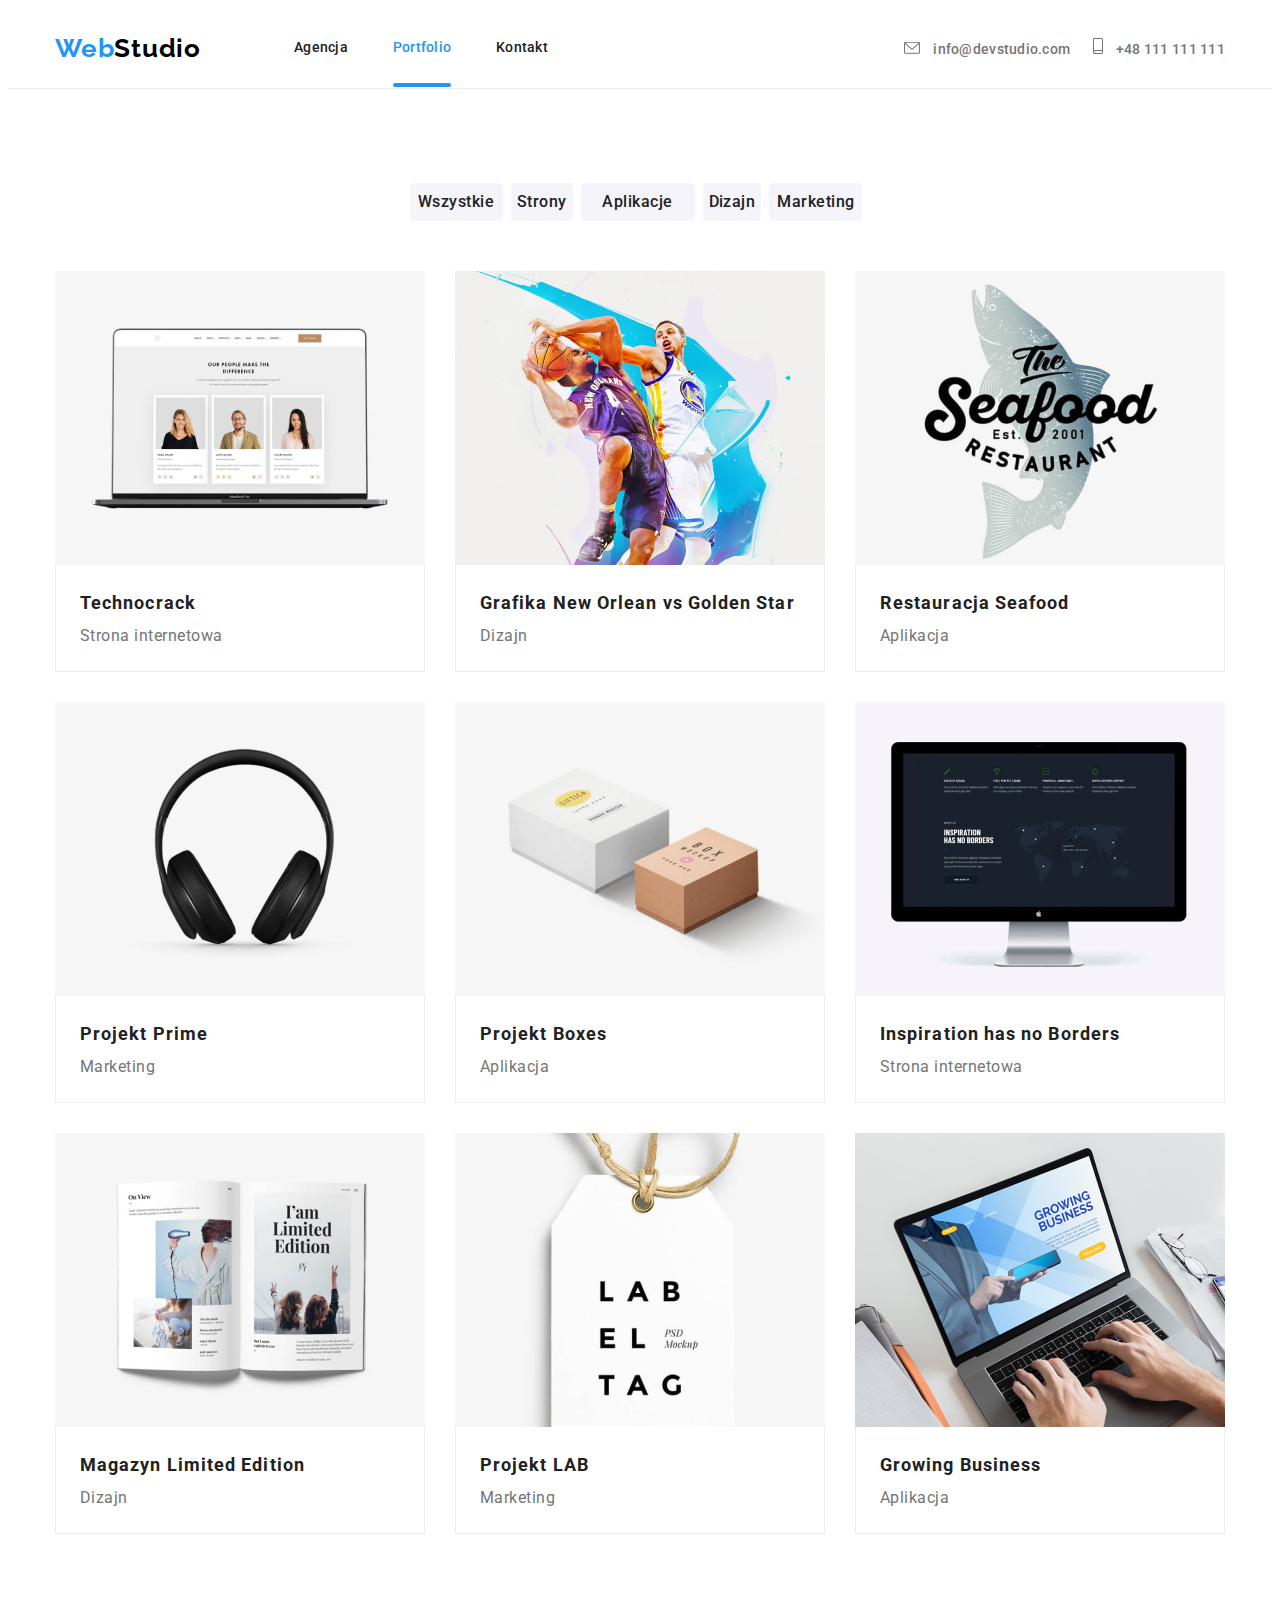
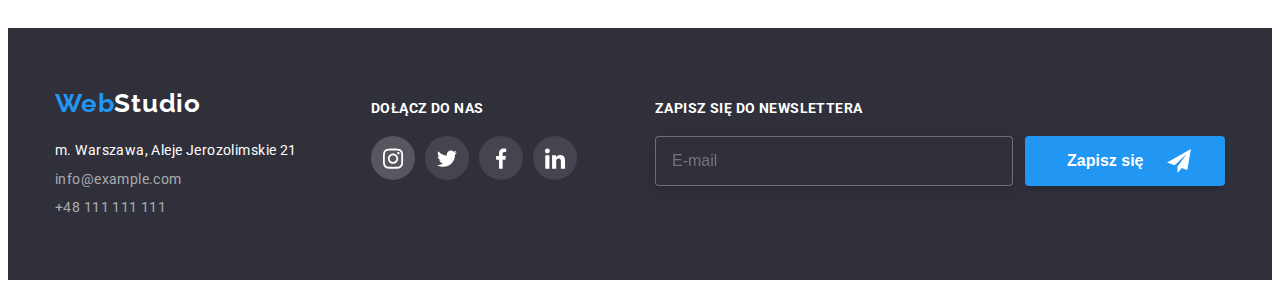
==== commit 12549d70: "BEM corrections" ====
--- a/portfolio.html
+++ b/portfolio.html
@@ -43,7 +43,7 @@
 
 
         <main>
-            <section class="section-button">
+            <section class="section section-button">
                 <div class="container">
                     <ul class="portfolio-buttons">
                         <li><button class="portfolio-buttons__btn portfolio-buttons__btn--big" type="button">Wszystkie</button></li>
@@ -55,13 +55,13 @@
                 </div>
             </section>
 
-            <section class="section-project">
+            <section class="section section-project">
                 <div class="container">
-                    <ul class="grid">
-                        <li class="grid__item"><figure>
-                            <div class="project-box">
+                    <ul class="projects">
+                        <li class="projects__item"><figure>
+                            <div class="projects__box">
                                 <img src="./images/imgp1.jpg" alt="laptop" width="370" height="294">
-                                <div class="project-overlay"><p class="project-overlay__text">Technocrack jest popularną platformą wykorzystywaną do rozpowszechniania koronawirusa. Firmy wykorzystują tę platformę do celów szpiegowskich i ataków na niezabezpieczone serwery konkurencji</p>
+                                <div class="projects__overlay"><p class="projects__text">Technocrack jest popularną platformą wykorzystywaną do rozpowszechniania koronawirusa. Firmy wykorzystują tę platformę do celów szpiegowskich i ataków na niezabezpieczone serwery konkurencji</p>
                                 </div>
                             </div>
                             <figcaption class="product">
@@ -69,10 +69,10 @@
                                 <p class="product__type">Strona internetowa</p>
                             </figcaption>
                         </figure></li>         
-                        <li class="grid__item"><figure>
-                            <div class="project-box">
+                        <li class="projects__item"><figure>
+                            <div class="projects__box">
                                 <img src="./images/imgp2.jpg" alt="laptop" width="370" height="294">
-                                <div class="project-overlay"><p class="project-overlay__text">Technocrack jest popularną platformą wykorzystywaną do rozpowszechniania koronawirusa. Firmy wykorzystują tę platformę do celów szpiegowskich i ataków na niezabezpieczone serwery konkurencji</p>
+                                <div class="projects__overlay"><p class="projects__text">Technocrack jest popularną platformą wykorzystywaną do rozpowszechniania koronawirusa. Firmy wykorzystują tę platformę do celów szpiegowskich i ataków na niezabezpieczone serwery konkurencji</p>
                                 </div>
                             </div>
                             <figcaption class="product">
@@ -80,10 +80,10 @@
                                 <p class="product__type">Dizajn</p>
                             </figcaption>
                         </figure></li>
-                        <li class="grid__item"><figure>
-                            <div class="project-box">
+                        <li class="projects__item"><figure>
+                            <div class="projects__box">
                                 <img src="./images/imgp3.jpg" alt="laptop" width="370" height="294">
-                                <div class="project-overlay"><p class="project-overlay__text">Technocrack jest popularną platformą wykorzystywaną do rozpowszechniania koronawirusa. Firmy wykorzystują tę platformę do celów szpiegowskich i ataków na niezabezpieczone serwery konkurencji</p>
+                                <div class="projects__overlay"><p class="projects__text">Technocrack jest popularną platformą wykorzystywaną do rozpowszechniania koronawirusa. Firmy wykorzystują tę platformę do celów szpiegowskich i ataków na niezabezpieczone serwery konkurencji</p>
                                 </div>
                             </div>
                             <figcaption class="product">
@@ -91,10 +91,10 @@
                                 <p class="product__type">Aplikacja</p>
                             </figcaption>
                         </figure></li>  
-                        <li class="grid__item"><figure>
-                            <div class="project-box">
+                        <li class="projects__item"><figure>
+                            <div class="projects__box">
                                 <img src="./images/imgp4.jpg" alt="laptop" width="370" height="294">
-                                <div class="project-overlay"><p class="project-overlay__text">Technocrack jest popularną platformą wykorzystywaną do rozpowszechniania koronawirusa. Firmy wykorzystują tę platformę do celów szpiegowskich i ataków na niezabezpieczone serwery konkurencji</p>
+                                <div class="projects__overlay"><p class="projects__text">Technocrack jest popularną platformą wykorzystywaną do rozpowszechniania koronawirusa. Firmy wykorzystują tę platformę do celów szpiegowskich i ataków na niezabezpieczone serwery konkurencji</p>
                                 </div>
                             </div>
                             <figcaption class="product">
@@ -102,10 +102,10 @@
                                 <p class="product__type">Marketing</p>
                             </figcaption>
                         </figure></li>  
-                        <li class="grid__item"><figure>
-                            <div class="project-box">
+                        <li class="projects__item"><figure>
+                            <div class="projects__box">
                                 <img src="./images/imgp5.jpg" alt="laptop" width="370" height="294">
-                                <div class="project-overlay"><p class="project-overlay__text">Technocrack jest popularną platformą wykorzystywaną do rozpowszechniania koronawirusa. Firmy wykorzystują tę platformę do celów szpiegowskich i ataków na niezabezpieczone serwery konkurencji</p>
+                                <div class="projects__overlay"><p class="projects__text">Technocrack jest popularną platformą wykorzystywaną do rozpowszechniania koronawirusa. Firmy wykorzystują tę platformę do celów szpiegowskich i ataków na niezabezpieczone serwery konkurencji</p>
                                 </div>
                             </div>
                             <figcaption class="product">
@@ -113,10 +113,10 @@
                                 <p class="product__type">Aplikacja</p>
                             </figcaption>
                         </figure></li>  
-                        <li class="grid__item"><figure>
-                            <div class="project-box">
+                        <li class="projects__item"><figure>
+                            <div class="projects__box">
                                 <img src="./images/imgp6.jpg" alt="laptop" width="370" height="294">
-                                <div class="project-overlay"><p class="project-overlay__text">Technocrack jest popularną platformą wykorzystywaną do rozpowszechniania koronawirusa. Firmy wykorzystują tę platformę do celów szpiegowskich i ataków na niezabezpieczone serwery konkurencji</p>
+                                <div class="projects__overlay"><p class="projects__text">Technocrack jest popularną platformą wykorzystywaną do rozpowszechniania koronawirusa. Firmy wykorzystują tę platformę do celów szpiegowskich i ataków na niezabezpieczone serwery konkurencji</p>
                                 </div>
                             </div>
                             <figcaption class="product">
@@ -124,10 +124,10 @@
                                 <p class="product__type">Strona internetowa</p>
                             </figcaption>
                         </figure></li>  
-                        <li class="grid__item"><figure>
-                            <div class="project-box">
+                        <li class="projects__item"><figure>
+                            <div class="projects__box">
                                 <img src="./images/imgp7.jpg" alt="laptop" width="370" height="294">
-                                <div class="project-overlay"><p class="project-overlay__text">Technocrack jest popularną platformą wykorzystywaną do rozpowszechniania koronawirusa. Firmy wykorzystują tę platformę do celów szpiegowskich i ataków na niezabezpieczone serwery konkurencji</p>
+                                <div class="projects__overlay"><p class="projects__text">Technocrack jest popularną platformą wykorzystywaną do rozpowszechniania koronawirusa. Firmy wykorzystują tę platformę do celów szpiegowskich i ataków na niezabezpieczone serwery konkurencji</p>
                                 </div>
                             </div>
                             <figcaption class="product">
@@ -135,10 +135,10 @@
                                 <p class="product__type">Dizajn</p>
                             </figcaption>
                         </figure></li>  
-                        <li class="grid__item"><figure>
-                            <div class="project-box">
+                        <li class="projects__item"><figure>
+                            <div class="projects__box">
                                 <img src="./images/imgp8.jpg" alt="laptop" width="370" height="294">
-                                <div class="project-overlay"><p class="project-overlay__text">Technocrack jest popularną platformą wykorzystywaną do rozpowszechniania koronawirusa. Firmy wykorzystują tę platformę do celów szpiegowskich i ataków na niezabezpieczone serwery konkurencji</p>
+                                <div class="projects__overlay"><p class="projects__text">Technocrack jest popularną platformą wykorzystywaną do rozpowszechniania koronawirusa. Firmy wykorzystują tę platformę do celów szpiegowskich i ataków na niezabezpieczone serwery konkurencji</p>
                                 </div>
                             </div>
                             <figcaption class="product">
@@ -146,10 +146,10 @@
                                 <p class="product__type">Marketing</p>
                             </figcaption>
                         </figure></li>  
-                        <li class="grid__item"><figure>
-                            <div class="project-box">
+                        <li class="projects__item"><figure>
+                            <div class="projects__box">
                                 <img src="./images/imgp9.jpg" alt="laptop" width="370" height="294">
-                                <div class="project-overlay"><p class="project-overlay__text">Technocrack jest popularną platformą wykorzystywaną do rozpowszechniania koronawirusa. Firmy wykorzystują tę platformę do celów szpiegowskich i ataków na niezabezpieczone serwery konkurencji</p>
+                                <div class="projects__overlay"><p class="projects__text">Technocrack jest popularną platformą wykorzystywaną do rozpowszechniania koronawirusa. Firmy wykorzystują tę platformę do celów szpiegowskich i ataków na niezabezpieczone serwery konkurencji</p>
                                 </div>
                             </div>
                             <figcaption class="product">
@@ -169,9 +169,9 @@
                     <a class="logo logo--blue" href="#" target ="_blank" rel="norefferer noopener nofoloow">Web<span class="logo logo--white">Studio</span></a>
                     <address>
                         <ul class="address-list">
-                            <li class="address-list-footer address-list-footer__place">m. Warszawa, Aleje Jerozolimskie 21</li>
-                            <li><a class="address-list-footer address-list-footer__mail" href="mailto:info@example.com">info@example.com</a></li>
-                            <li><a class="address-list-footer address-list-footer__phone" href="tel:+48111111111">+48 111 111 111</a></li>
+                            <li class="address-list__footer address-list__footer--place">m. Warszawa, Aleje Jerozolimskie 21</li>
+                            <li><a class="address-list__footer address-list__footer--mail" href="mailto:info@example.com">info@example.com</a></li>
+                            <li><a class="address-list__footer address-list__footer--phone" href="tel:+48111111111">+48 111 111 111</a></li>
                         </ul>
                     </address>
                 </div>
--- a/css/styles.css
+++ b/css/styles.css
@@ -9,6 +9,7 @@
     --light-grey-color: #757575;
     --white-color: #ffffff;
     --button-color: #f5f4fa;
+    --footer-color: #2F303A;
   }
 
   ul, p, figure, h1, h2, h3, h4, h5, h6 {
@@ -29,6 +30,11 @@
     width:1200px;
     margin: 0 auto;
     padding: 0 15px;
+  }
+
+  .section {
+    padding-top: 94px;
+    padding-bottom: 94px;
   }
 
 /*++++++++++ INDEX ++++++++++*/
@@ -65,7 +71,6 @@
         }
 
         .logo--white {
-          background: #2F303A;
           color: var(--white-color);
         }
         /*++++++++++ END LOGO ++++++++++*/
@@ -166,7 +171,6 @@
 
         /*++++++++++ MOTTO SECTION ++++++++++*/
         .agency-motto {
-          padding-top: 0px;
           background-position: center;
           background-image: linear-gradient(
             to right,
@@ -175,7 +179,8 @@
             url(../images/Banner.jpg);
           ;
           max-width: 1600px;
-          margin:0 auto;
+          margin: 0 auto;
+          padding: 0;
         } 
 
         .agency-motto-container {
@@ -218,26 +223,24 @@
         /*++++++++++ END MOTTO SECTION ++++++++++*/
 
         /*++++++++++ LOREM SECTION ++++++++++*/
-        .lorem-list{
+        .section-lorem{
           list-style-type: none;
           display: flex;
           justify-content: flex-start;
-          margin: 0px;
-        }
-
-        .lorem-box__icon{
+        }
+
+        .section-lorem__box-icon{
           margin: 25px 100px;
         }
 
-        .lorem-box {
+        .section-lorem__box {
           width: 270px;
           height: 120px;
           background: var(--button-color);
           border-radius: 4px;
-          margin-top: 94px;
-        }
-
-        .lorem-header{
+        }
+
+        .section-lorem__header{
             font-weight: 700;
             font-size: 14px;
             line-height: 1.14;
@@ -248,33 +251,32 @@
             margin-bottom: 10px;
         }
 
-        .lorem-text{
+        .section-lorem__text{
             font-size: 14px;
             line-height: 1.71;
             letter-spacing: 0.03em;
             color: var(--light-grey-color);
-            margin-bottom: 94px;
             margin-top: 0px;
         }
         /*++++++++++ LOREM SECTION ++++++++++*/
 
         /*++++++++++ DOING SECTION ++++++++++*/
-        .section-doing__header{
+        .section-doing{
+          padding-top: 0;
+        }
+
+        .section__header-doing{
             font-weight: 700;
             font-size: 36px;
             line-height: 1.17;
             text-align: center;
             letter-spacing: 0.03em;
             color: var(--dark-gray-color);
-            margin: 0;
-            margin-bottom: 50px;
         }
 
         .doing-list{
             list-style-type: none;
-            margin: 0;
             margin-top: 50px;
-            margin-bottom: 94px;
             display: flex;
             justify-content: space-between;
         }
@@ -313,7 +315,6 @@
           color: var(--dark-gray-color);
           margin: 0;
           margin-bottom: 50px;
-          padding-top: 94px;
         }
 
         .team-list{
@@ -332,7 +333,6 @@
             0px 2px 1px rgba(0, 0, 0, 0.2);
           border-radius: 0px 0px 4px 4px;
           text-align: center;
-          margin-bottom: 94px;
         }
 
         .team-list__name{
@@ -381,7 +381,7 @@
           transition-property: fill, background-color;
         }
 
-        .socialmedia-box__icon a {
+        .socialmedia-box__link {
           display: inline-flex;
           justify-content: center;
           align-items: center;
@@ -396,8 +396,8 @@
           fill:#AFB1B8;
         }
         
-        .socialmedia-box__icon:hover svg,
-        .socialmedia-box__icon:focus svg{
+        .socialmedia-box__link:hover svg,
+        .socialmedia-box__link:focus svg{
           background-color: var(--blue-color);
           border-radius: 50%;
           background-size: contain;
@@ -458,13 +458,13 @@
   
         /*++++++++++ FOOTER SECTION ++++++++++*/
         .page-footer{
-          background: #2F303A;
+          background: var(--footer-color);
           display: block;
         }
   
         .page-footer .container{
           display: flex;
-          background: #2F303A;
+          background: var(--footer-color);
           padding-bottom: 60px;
           padding-top: 60px;
         }
@@ -490,7 +490,7 @@
           flex-direction: column;
         }
   
-        .address-list-footer{
+        .address-list__footer{
           font-style: normal;
           font-weight: 400;
           font-size: 14px;
@@ -500,25 +500,25 @@
           text-decoration: none;
         }
 
-        .address-list-footer__place{
+        .address-list__footer--place{
           color: var(--white-color);
         }
   
-        .address-list-footer__mail,
+        .address-list__footer--mail,
         .footer-box {
           transition-duration: 250ms;
           transition-timing-function: cubic-bezier(0.4, 0, 0.2, 1);
           transition-property: color;
         }
         
-        .address-list-footer__mail:hover,
-        .address-list-footer__mail:focus{
+        .address-list__footer--mail:hover,
+        .address-list__footer--mail:focus{
             color:var(--blue-color);
         
         }
         
-        .address-list-footer__phone:hover,
-        .address-list-footer__phone:focus{
+        .address-list__footer--phone:hover,
+        .address-list__footer--phone:focus{
             color:var(--blue-color);
         }
 
@@ -594,7 +594,7 @@
           border: 1px solid rgba(255, 255, 255, 0.3);
           filter: drop-shadow(0px 4px 4px rgba(0, 0, 0, 0.15));
           border-radius: 4px;
-          background: #2F303A;
+          background: var(--footer-color);
           padding: 15px 16px;
           color: rgba(255, 255, 255, 0.6);
           font-weight: 400;
@@ -707,13 +707,15 @@
           letter-spacing: 0.01em;
           color: var(--light-grey-color);
           margin-top: 10px;
-          margin-bottom: 4px;
+          margin-bottom: 40px;
         }
 
         .backdrop-input {
           position: relative;
           width: 100%;
           height: 40px;
+          margin-top: 4px;
+          margin-bottom: 10px;
         }
 
         .backdrop-input__icon {
@@ -785,6 +787,7 @@
           display: flex;
           justify-content: space-between;
           align-items: center;
+          border: solid red;
         }
 
         .backdrop-agreements__checkbox {
@@ -877,8 +880,7 @@
 
 /*++++++++++ PORTFOLIO ++++++++++*/
         .section-button {
-          margin-bottom: 50px;
-          margin-top: 94px;
+          padding-bottom: 50px;
         }
 
         .portfolio-buttons{
@@ -933,17 +935,17 @@
         }
 
         .section-project{
-          margin-bottom: 94px;
-        }
-
-        .grid{
+          padding-top: 0;
+        }
+
+        .projects{
           list-style-type: none;
           display: flex;
           flex-wrap: wrap;
           gap: 30px;
         }
 
-        .grid__item{
+        .projects__item{
           position: relative;
           width: 370px;
           background: #ffffff;
@@ -955,12 +957,12 @@
           transition-timing-function: cubic-bezier(0.4, 0, 0.2, 1);
         }
 
-        .grid__item:hover,
-        .grid__item:focus{
+        .projects__item:hover,
+        .projects__item:focus{
           box-shadow: 0px 1px 3px rgba(0, 0, 0, 0.12), 0px 1px 1px rgba(0, 0, 0, 0.14), 0px 2px 1px rgba(0, 0, 0, 0.2);
         }
 
-        .grid__item:hover .project-overlay{
+        .projects__item:hover .projects__overlay{
           transform: translateX(0);
         }
 
@@ -989,12 +991,12 @@
             margin-left: 24px;
         }
 
-        .project-box{
+        .projects__box{
           position: relative;
           overflow: hidden;
         }
 
-        .project-overlay{
+        .projects__overlay{
           position: absolute;
           top: 0;
           left: 0;
@@ -1006,7 +1008,7 @@
           transition-timing-function: cubic-bezier(0.4, 0, 0.2, 1);
         }
         
-        .project-overlay__text{
+        .projects__text{
           color: var(--white-color);
           font-size: 18px;
           line-height: 28px;
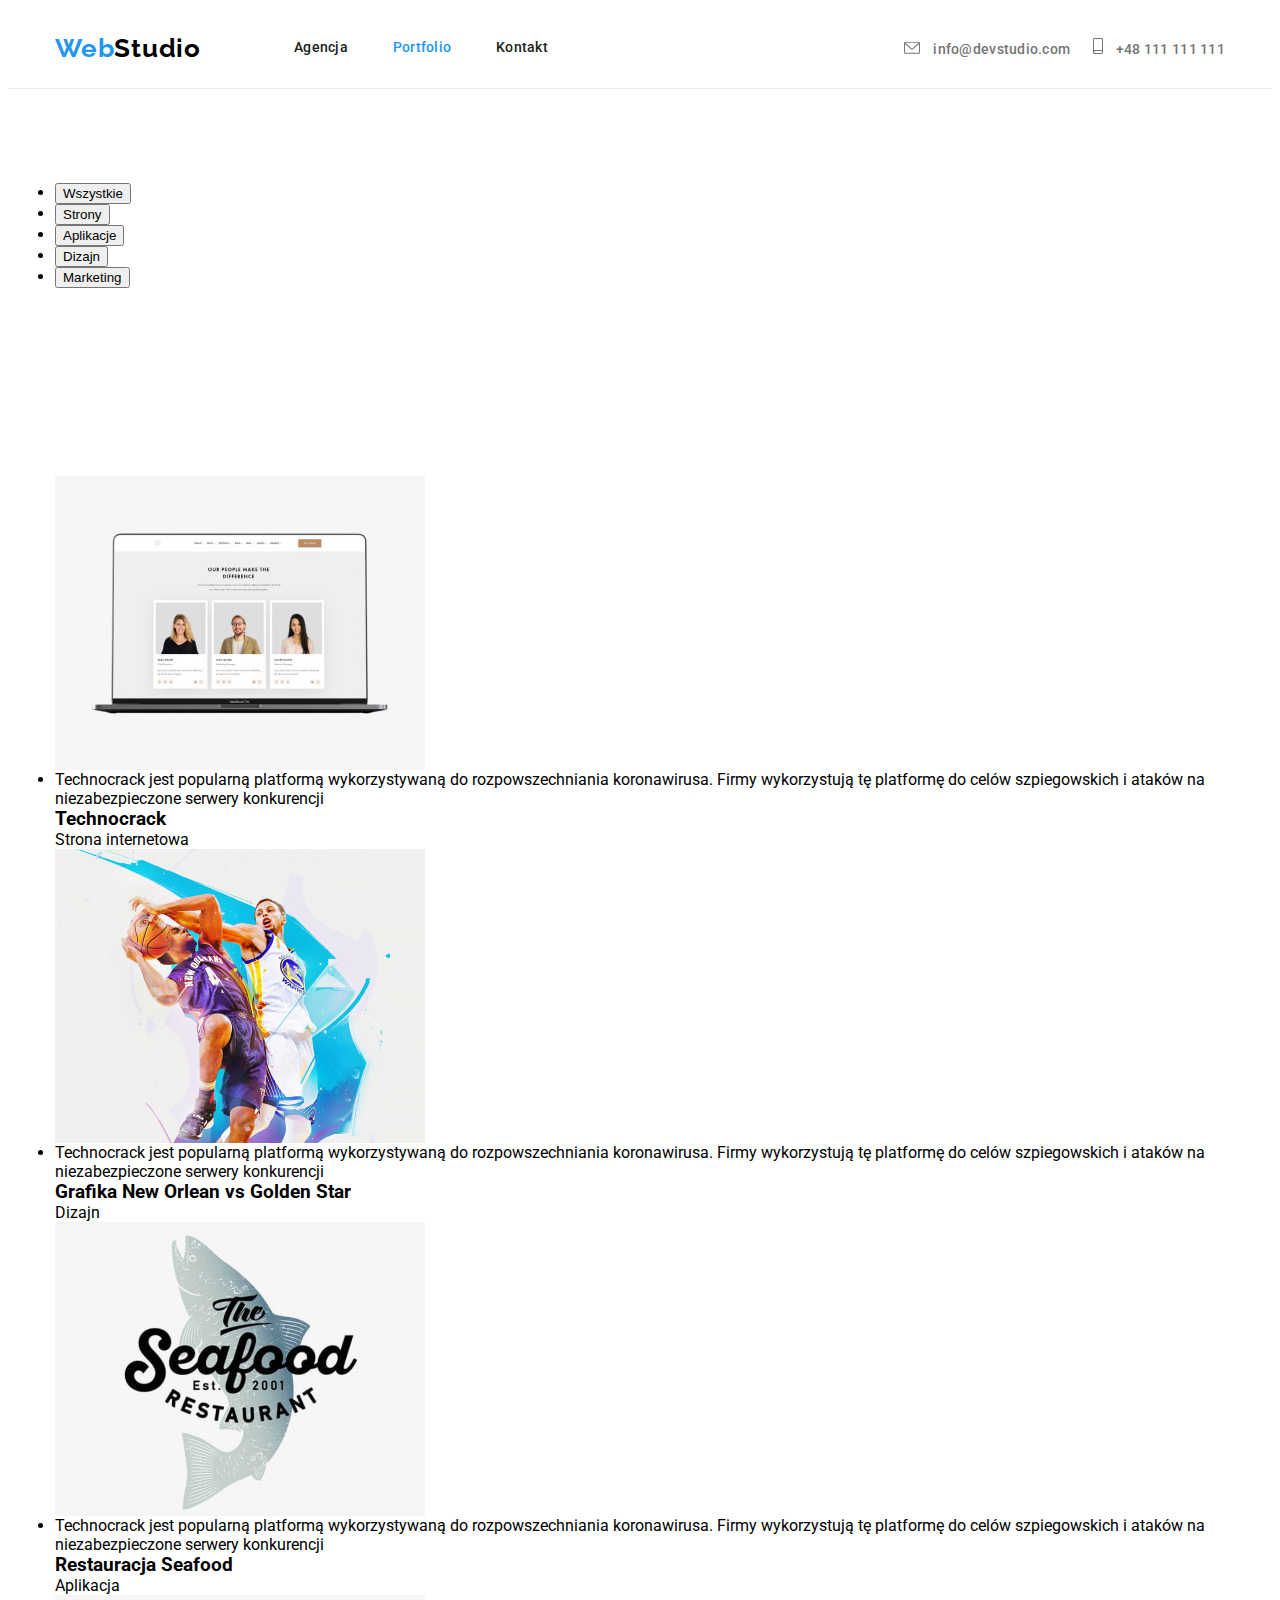
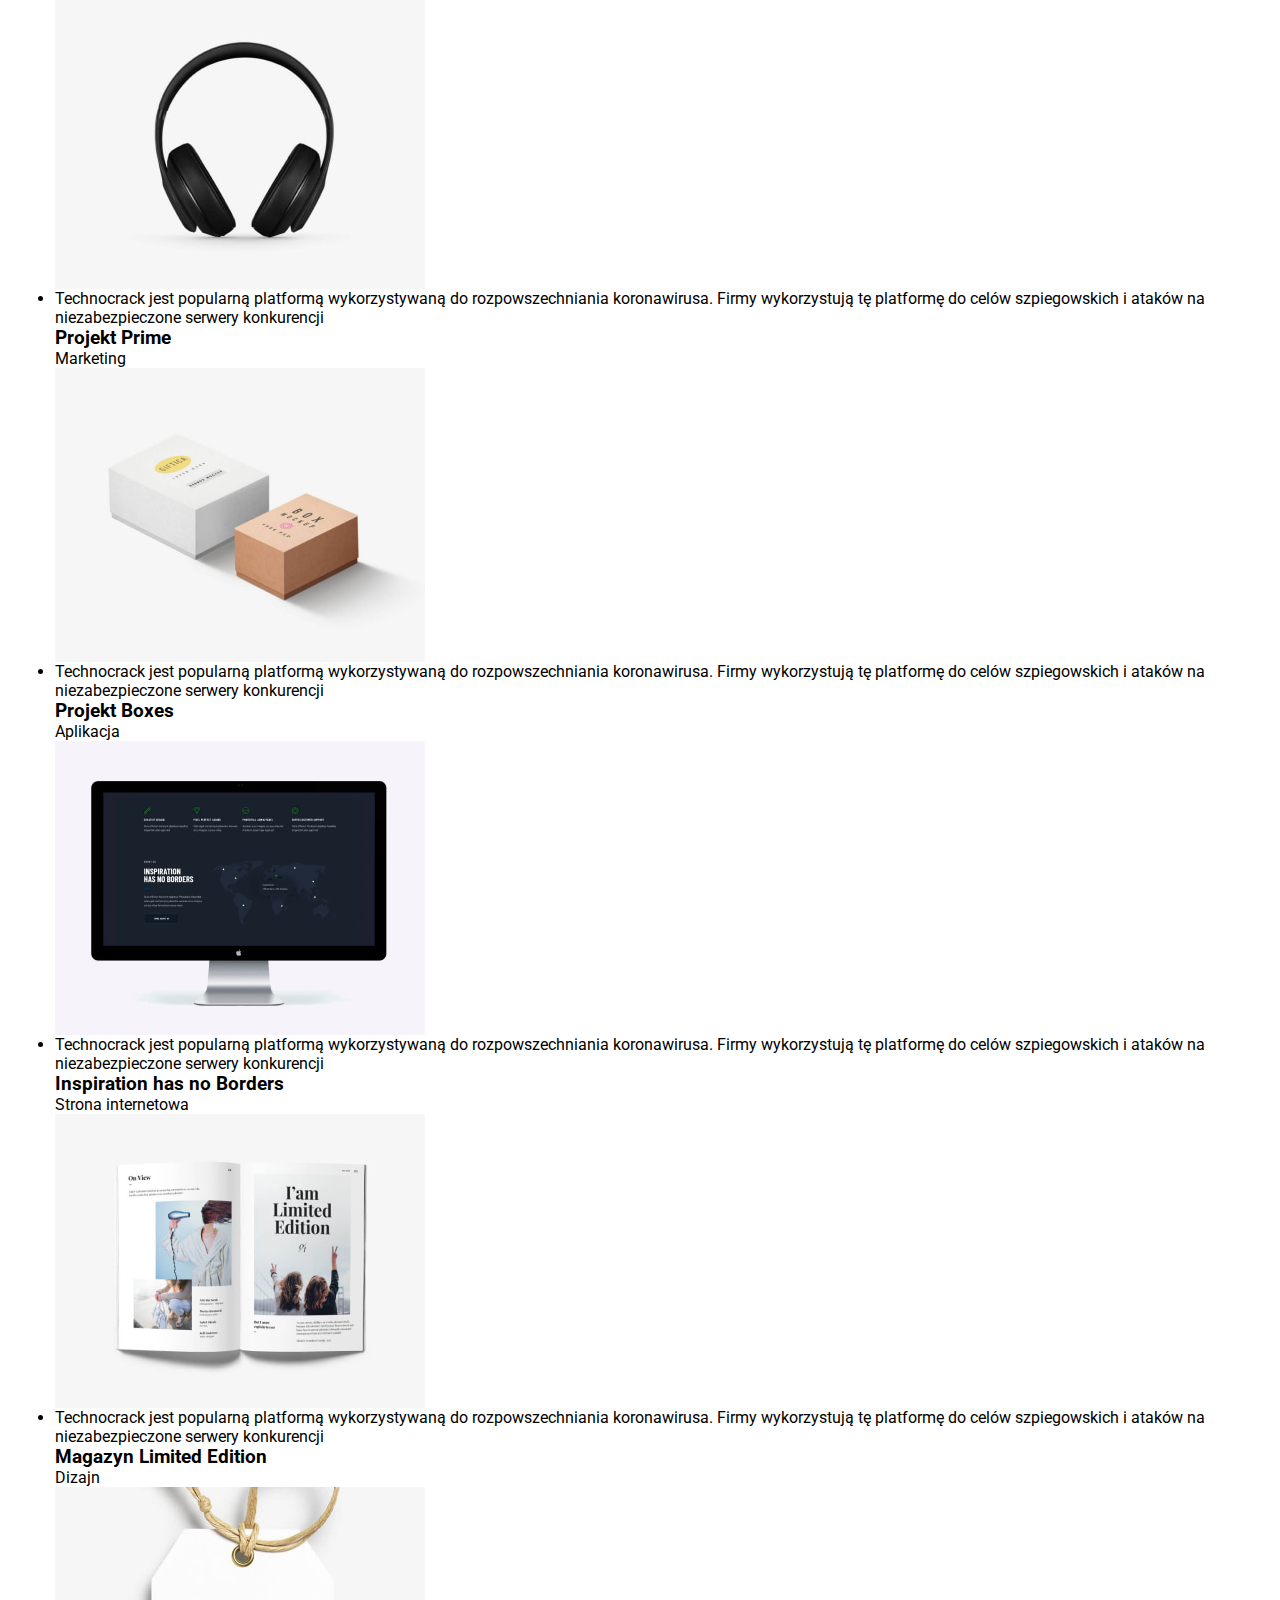
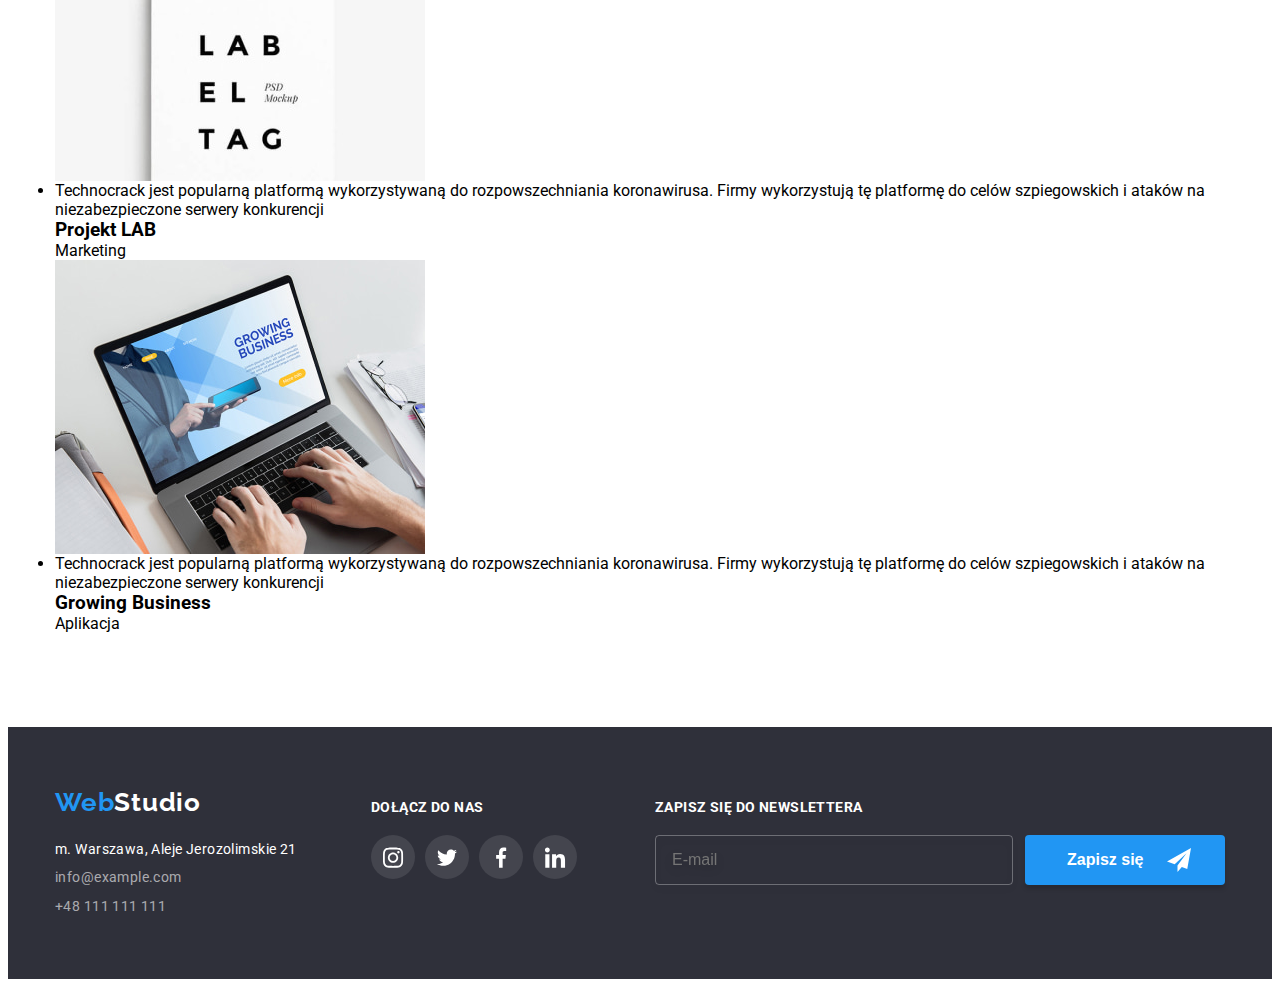
==== commit c12a082b: "main scss" ====
--- a/portfolio.html
+++ b/portfolio.html
@@ -5,7 +5,7 @@
         <meta http-equiv="X-UA-Compatible" content="IE=edge"> 
         <meta name="viewport" content="width=device-width, initial-scale=1.0">
         <link href="https://fonts.googleapis.com/css2?family=Raleway:wght@700&family=Roboto:wght@400;500;700;900&display=swap" rel="stylesheet">
-        <link rel="stylesheet" href="css/styles.css">
+        <link rel="stylesheet" href="/sass/public/css/main.min.css">
         <title>WebStudio</title>
     </head>
 
@@ -180,7 +180,7 @@
                     <ul>
                         <div class="social-footer-box">
                             <li>
-                                <a class="social-footer-box__icon" href="https://www.instagram.com/">
+                                <a class="social-footer-icon" href="https://www.instagram.com/">
                                     <svg class="social-footer-box__icon">
                                     <use href="./images/symbol-defs.svg#icon-instagram" width="44" height="44" viewBox="0 0 32 32" x="0"y="0">
                                     </use>
--- a/sass/public/css/main.min.css
+++ b/sass/public/css/main.min.css
@@ -0,0 +1 @@
+.page-footer{background:#2f303a;display:block}.page-footer .container{display:-webkit-box;display:-ms-flexbox;display:flex;background:#2f303a;padding-bottom:60px;padding-top:60px}.footer-box{display:block;width:246px;margin-right:70px;-webkit-transition-duration:250ms;transition-duration:250ms;-webkit-transition-timing-function:cubic-bezier(0.4, 0, 0.2, 1);transition-timing-function:cubic-bezier(0.4, 0, 0.2, 1);-webkit-transition-property:color;transition-property:color}.page-footer .container>.footer-box>address{padding-top:20px}.address-list{list-style-type:none;display:-webkit-box;display:-ms-flexbox;display:flex;height:81px;-webkit-box-pack:justify;-ms-flex-pack:justify;justify-content:space-between;-webkit-box-orient:vertical;-webkit-box-direction:normal;-ms-flex-direction:column;flex-direction:column}.address-list__footer{font-style:normal;font-weight:400;font-size:14px;line-height:1.71;letter-spacing:.03em;color:rgba(255,255,255,.6);text-decoration:none}.address-list__footer--place{color:#fff}.address-list__footer--mail{-webkit-transition-duration:250ms;transition-duration:250ms;-webkit-transition-timing-function:cubic-bezier(0.4, 0, 0.2, 1);transition-timing-function:cubic-bezier(0.4, 0, 0.2, 1);-webkit-transition-property:color;transition-property:color}.address-list__footer--mail:hover,.address-list__footer--mail:focus{color:#2196f3}.address-list__footer--phone{-webkit-transition-duration:250ms;transition-duration:250ms;-webkit-transition-timing-function:cubic-bezier(0.4, 0, 0.2, 1);transition-timing-function:cubic-bezier(0.4, 0, 0.2, 1);-webkit-transition-property:color;transition-property:color}.address-list__footer--phone:hover,.address-list__footer--phone:focus{color:#2196f3}.join{font-family:"Roboto";font-style:normal;font-weight:700;font-size:14px;line-height:16px;letter-spacing:.03em;text-transform:uppercase;color:#fff;margin-bottom:20px;padding-top:12px}.social-footer-box{display:-webkit-box;display:-ms-flexbox;display:flex;-webkit-box-orient:horizontal;-webkit-box-direction:normal;-ms-flex-direction:row;flex-direction:row;height:44px;gap:10px;list-style-type:none}.social-footer-box__icon{display:-webkit-inline-box;display:-ms-inline-flexbox;display:inline-flex;-webkit-box-pack:center;-ms-flex-pack:center;justify-content:center;-webkit-box-align:center;-ms-flex-align:center;align-items:center;width:44px;height:44px;gap:100px;border-radius:50%;background-size:contain;background-position:center;background-repeat:no-repeat;background:rgba(255,255,255,.1);fill:#fff;-webkit-transition-duration:250ms;transition-duration:250ms;-webkit-transition-timing-function:cubic-bezier(0.4, 0, 0.2, 1);transition-timing-function:cubic-bezier(0.4, 0, 0.2, 1);-webkit-transition-property:fill,background-color;transition-property:fill,background-color}.social-footer-box__icon:hover,.social-footer-box__icon:focus{background-color:#2196f3;fill:#fff;border-radius:50%}.signin-header{font-weight:700;font-size:14px;line-height:16px;letter-spacing:.03em;text-transform:uppercase;color:#fff;margin-bottom:20px;padding-top:12px;padding-left:78px}.footer-form{display:-webkit-box;display:-ms-flexbox;display:flex;-webkit-box-orient:horizontal;-webkit-box-direction:normal;-ms-flex-direction:row;flex-direction:row;gap:12px;padding-left:78px}.footer-form__input{-webkit-box-sizing:border-box;box-sizing:border-box;width:358px;height:50px;border:1px solid rgba(255,255,255,.3);-webkit-filter:drop-shadow(0px 4px 4px rgba(0, 0, 0, 0.15));filter:drop-shadow(0px 4px 4px rgba(0, 0, 0, 0.15));border-radius:4px;background:var(--footer-color);padding:15px 16px;color:rgba(255,255,255,.6);font-weight:400;font-size:16px;line-height:20px}.footer-form__btn{display:-webkit-box;display:-ms-flexbox;display:flex;-webkit-box-align:center;-ms-flex-align:center;align-items:center;width:200px;height:50px;background:#2196f3;-webkit-box-shadow:0px 4px 4px rgba(0,0,0,.15);box-shadow:0px 4px 4px rgba(0,0,0,.15);border-radius:4px;border:none;cursor:pointer;color:#fff;font-weight:700;font-size:16px;line-height:30px;padding-left:42px}.footer-form__icon{margin-left:24px}*{-webkit-box-sizing:border-box;box-sizing:border-box}ul,p,figure,h1,h2,h3,h4,h5,h6{margin:0;padding:0}body{font-family:"Roboto","Raleway",sans-serif;color:var(--dark-gray-color)}img{display:block}.container{width:1200px;margin:0 auto;padding:0 15px}.section{padding-top:94px;padding-bottom:94px}.section__header-doing{font-weight:700;font-size:36px;line-height:1.17;text-align:center;letter-spacing:.03em;color:#212121}.section .section-button{padding-bottom:50px}.section .section-project{padding-top:0}.page-header{border-bottom:1px solid #ececec}.page-header .container{display:-webkit-box;display:-ms-flexbox;display:flex;-webkit-box-pack:start;-ms-flex-pack:start;justify-content:flex-start;-webkit-box-align:center;-ms-flex-align:center;align-items:center;height:80px;left:0px;top:0px}.logo,.logo--white,.logo--black,.logo--blue{font-family:"Raleway",sans-serif;font-weight:700;font-size:26px;line-height:1.19;text-decoration:none;letter-spacing:.03em}.logo--blue{color:#2196f3}.logo--black{color:#000}.logo--white{color:#fff}.nav{display:-webkit-box;display:-ms-flexbox;display:flex;-webkit-box-pack:justify;-ms-flex-pack:justify;justify-content:space-between;width:254px;padding:0;margin-left:93px;color:#212121;font-weight:500;font-size:14px;line-height:1.14;letter-spacing:.02em;list-style-type:none}.nav__list{color:#212121;text-decoration:none;position:relative;-webkit-transition-duration:250ms;transition-duration:250ms;-webkit-transition-timing-function:cubic-bezier(0.4, 0, 0.2, 1);transition-timing-function:cubic-bezier(0.4, 0, 0.2, 1);-webkit-transition-property:color;transition-property:color}.nav__list:hover,.nav__list:focus{color:#2196f3}.nav__list:after{width:100%;height:4px;border-radius:2px;background-color:#2196f3;content:"";position:absolute;bottom:-32px;left:0;background-color:rgba(0,0,0,0)}.nav__list--underline{color:#2196f3}.nav__list--underline:after{color:#2196f3}.contact{display:-webkit-box;display:-ms-flexbox;display:flex;-webkit-box-pack:justify;-ms-flex-pack:justify;justify-content:space-between;padding:0;margin-left:auto;width:321px;font-weight:500;font-size:14px;line-height:1.14;letter-spacing:.02em;color:#757575;list-style-type:none;-webkit-box-align:baseline;-ms-flex-align:baseline;align-items:baseline}.contact__list{color:var(--light-grey-color);text-decoration:none;-webkit-transition-duration:250ms;transition-duration:250ms;-webkit-transition-timing-function:cubic-bezier(0.4, 0, 0.2, 1);transition-timing-function:cubic-bezier(0.4, 0, 0.2, 1);-webkit-transition-property:color;transition-property:color}.contact__list:hover,.contact__list:focus{color:#2196f3}.contact__envelope{margin-right:10px;width:16px;height:12px;fill:currentColor}.contact__smartphone{margin-right:10px;width:10px;height:16px;fill:currentColor}.section-clients{margin-top:94px;margin-bottom:94px}.section-clients__header{font-weight:700;font-size:36px;line-height:1.17;text-align:center;letter-spacing:.03em;color:#212121;margin:0;margin-bottom:50px}.clients-list{display:-webkit-box;display:-ms-flexbox;display:flex;-webkit-box-pack:justify;-ms-flex-pack:justify;justify-content:space-between;list-style-type:none}.clients-list__box{width:170px;height:92px;background:#fff;border:1px solid #afb1b8;border-radius:4px;fill:#afb1b8;display:block;-webkit-transition-duration:250ms;transition-duration:250ms;-webkit-transition-timing-function:cubic-bezier(0.4, 0, 0.2, 1);transition-timing-function:cubic-bezier(0.4, 0, 0.2, 1);-webkit-transition-property:fill,border;transition-property:fill,border}.clients-list__box:hover,.clients-list__box:focus{border:1px solid #2196f3;fill:#2196f3}.clients-list__icon{margin:16px 32px;width:106px;height:60px}.section-doing{padding-top:0}.doing-list{list-style-type:none;margin-top:50px;display:-webkit-box;display:-ms-flexbox;display:flex;-webkit-box-pack:justify;-ms-flex-pack:justify;justify-content:space-between}.doing-list__img{position:relative}.doing-list__overlay{position:absolute;background:rgba(47,48,58,.8);color:#fff;weight:700;size:14px;bottom:0;left:0;padding:27px 0;width:100%;display:-webkit-box;display:-ms-flexbox;display:flex;-webkit-box-pack:center;-ms-flex-pack:center;justify-content:center}.section-lorem{list-style-type:none;display:-webkit-box;display:-ms-flexbox;display:flex;-webkit-box-pack:start;-ms-flex-pack:start;justify-content:flex-start}.section-lorem__box{width:270px;height:120px;background:#f5f4fa;border-radius:4px}.section-lorem__box-icon{margin:25px 100px}.section-lorem__header{font-weight:700;font-size:14px;line-height:1.14;letter-spacing:.03em;text-transform:uppercase;color:#212121;margin-top:30px;margin-bottom:10px}.section-lorem__text{font-size:14px;line-height:1.71;letter-spacing:.03em;color:#757575;margin-top:0px}.backdrop{position:fixed;left:0;top:0;width:100%;height:100%;background-color:rgba(0,0,0,.2);-webkit-transition-duration:2s;transition-duration:2s}.is-hidden{opacity:0;visibility:hidden;pointer-events:none}.is-hidden .modal{-webkit-transform:translateX(-50%) translateY(-50%) scale(0.9);transform:translateX(-50%) translateY(-50%) scale(0.9)}.modal{position:absolute;top:50%;left:50%;width:528px;min-height:581px;background-color:#fff;-webkit-transition-property:visibility opacity transform;transition-property:visibility opacity transform;-webkit-transform:translate(-50%, -50%);transform:translate(-50%, -50%);-webkit-transition-duration:2s;transition-duration:2s;opacity:1;visibility:visible;display:block}.modal__close{position:absolute;top:8px;right:8px;width:30px;height:30px;background-color:#fff;border:1px solid rgba(0,0,0,.1);border-radius:50%;cursor:pointer}.modal__header{display:block;font-weight:700;font-size:20px;line-height:1.15;text-align:center;letter-spacing:.03em;padding-top:40px;padding-bottom:12px}.modal__form{display:-webkit-box;display:-ms-flexbox;display:flex;-webkit-box-orient:vertical;-webkit-box-direction:normal;-ms-flex-direction:column;flex-direction:column;-webkit-box-pack:justify;-ms-flex-pack:justify;justify-content:space-between;-webkit-box-align:start;-ms-flex-align:start;align-items:flex-start;padding-left:40px}.modal__form label{position:relative;font-weight:400;font-size:12px;line-height:1.21;letter-spacing:.01em;color:#757575}.modal__input{position:relative;width:100%;height:40px;margin-top:4px;margin-bottom:10px}.modal__input-icon{position:absolute;fill:#212121;top:13px;left:14px;-webkit-transition:250ms cubic-bezier(0.4, 0, 0.2, 1);transition:250ms cubic-bezier(0.4, 0, 0.2, 1);-webkit-transition-property:fill;transition-property:fill}.modal__input-input{width:448px;height:40px;border:1px solid rgba(33,33,33,.2);border-radius:4px;background-color:rgba(0,0,0,0);padding:12px 42px;-webkit-transition:250ms cubic-bezier(0.4, 0, 0.2, 1);transition:250ms cubic-bezier(0.4, 0, 0.2, 1);-webkit-transition-property:border-color;transition-property:border-color;outline:none}.modal__input-input:focus,.modal__input-input:hover{border-color:#2196f3;-webkit-transition:250ms cubic-bezier(0.4, 0, 0.2, 1);transition:250ms cubic-bezier(0.4, 0, 0.2, 1);-webkit-transition-property:border-color;transition-property:border-color}.modal__input-input:focus+svg,.modal__input-input:hover+svg{fill:#2196f3;-webkit-transition:250ms cubic-bezier(0.4, 0, 0.2, 1);transition:250ms cubic-bezier(0.4, 0, 0.2, 1);-webkit-transition-property:fill;transition-property:fill}.modal__comment{resize:none;width:448px;height:120px;margin-top:4px;border:1px solid rgba(33,33,33,.2);border-radius:4px;padding:12px 16px;-webkit-transition:250ms cubic-bezier(0.4, 0, 0.2, 1);transition:250ms cubic-bezier(0.4, 0, 0.2, 1);-webkit-transition-property:border-color;transition-property:border-color;outline:none}.modal__comment:focus,.modal__comment:hover{border-color:#2196f3;-webkit-transition:250ms cubic-bezier(0.4, 0, 0.2, 1);transition:250ms cubic-bezier(0.4, 0, 0.2, 1);-webkit-transition-property:border-color;transition-property:border-color}.modal__comment::-webkit-input-placeholder{font-weight:400;font-size:12px;line-height:14px;letter-spacing:.01em;color:rgba(117,117,117,.5)}.modal__comment::-moz-placeholder{font-weight:400;font-size:12px;line-height:14px;letter-spacing:.01em;color:rgba(117,117,117,.5)}.modal__comment:-ms-input-placeholder{font-weight:400;font-size:12px;line-height:14px;letter-spacing:.01em;color:rgba(117,117,117,.5)}.modal__comment::-ms-input-placeholder{font-weight:400;font-size:12px;line-height:14px;letter-spacing:.01em;color:rgba(117,117,117,.5)}.modal__comment::placeholder{font-weight:400;font-size:12px;line-height:14px;letter-spacing:.01em;color:rgba(117,117,117,.5)}.modal__agreements{margin-top:20px;margin-left:10px;position:relative;display:-webkit-box;display:-ms-flexbox;display:flex;-webkit-box-align:center;-ms-flex-align:center;align-items:center}.modal__agreements svg{position:absolute;opacity:0;top:50%;left:4px;fill:#fff;pointer-events:none;-webkit-transform:translateY(-50%);transform:translateY(-50%);-webkit-transition:250ms cubic-bezier(0.4, 0, 0.2, 1);transition:250ms cubic-bezier(0.4, 0, 0.2, 1);-webkit-transition-property:opacity;transition-property:opacity}.modal__agreements label{font-size:14px;line-height:1.71;letter-spacing:.03em;color:#757575;text-align:center;padding-left:8px}.modal__agreements a{color:#2196f3}.modal__agreements-checkbox{-webkit-appearance:none;-moz-appearance:none;appearance:none;position:relative;display:block;width:16px;height:15px;padding:0;border:2px solid #212121;border-radius:2px;cursor:pointer;-webkit-transition:250ms cubic-bezier(0.4, 0, 0.2, 1);transition:250ms cubic-bezier(0.4, 0, 0.2, 1);-webkit-transition-property:background-color,border-color;transition-property:background-color,border-color}.modal__agreements-checkbox:hover,.modal__agreements-checkbox:focus{border-color:#2196f3;-webkit-transition:250ms cubic-bezier(0.4, 0, 0.2, 1);transition:250ms cubic-bezier(0.4, 0, 0.2, 1);-webkit-transition-property:border-color;transition-property:border-color}.modal__agreements-checkbox:checked{background-color:#2196f3;border-color:#2196f3;-webkit-transition:250ms cubic-bezier(0.4, 0, 0.2, 1);transition:250ms cubic-bezier(0.4, 0, 0.2, 1);-webkit-transition-property:background-color,border-color;transition-property:background-color,border-color}.modal__agreements-checkbox:checked+svg{position:absolute;opacity:0;top:50%;left:4px;fill:#fff;pointer-events:none;-webkit-transform:translateY(-50%);transform:translateY(-50%);-webkit-transition:250ms cubic-bezier(0.4, 0, 0.2, 1);transition:250ms cubic-bezier(0.4, 0, 0.2, 1);-webkit-transition-property:opacity;transition-property:opacity}.modal__send-btn{display:block;font-weight:700;font-size:16px;line-height:1.88;letter-spacing:.06em;color:#fff;background-color:#2196f3;-webkit-box-shadow:0px 4px 4px rgba(0,0,0,.15);box-shadow:0px 4px 4px rgba(0,0,0,.15);border-radius:4px;border:none;cursor:pointer;padding:10px 76px;margin-top:30px;-webkit-transition:250ms cubic-bezier(0.4, 0, 0.2, 1);transition:250ms cubic-bezier(0.4, 0, 0.2, 1);-webkit-transition-property:-webkit-box-shadow;transition-property:-webkit-box-shadow;transition-property:box-shadow;transition-property:box-shadow, -webkit-box-shadow;margin-left:124px;margin-bottom:40px}.modal__send-btn:hover,.modal__send-btn:focus{-webkit-box-shadow:0px 3px 1px rgba(33,150,243,.1019607843),0px 1px 2px rgba(33,150,243,.0784313725),0px 2px 2px rgba(33,150,243,.1215686275);box-shadow:0px 3px 1px rgba(33,150,243,.1019607843),0px 1px 2px rgba(33,150,243,.0784313725),0px 2px 2px rgba(33,150,243,.1215686275)}.backdrop{position:fixed;left:0;top:0;width:100%;height:100%;background-color:rgba(0,0,0,.2);-webkit-transition-duration:2s;transition-duration:2s}.is-hidden{opacity:0;visibility:hidden;pointer-events:none}.is-hidden .modal{-webkit-transform:translateX(-50%) translateY(-50%) scale(0.9);transform:translateX(-50%) translateY(-50%) scale(0.9)}.modal{position:absolute;top:50%;left:50%;width:528px;min-height:581px;background-color:#fff;-webkit-transition-property:visibility opacity transform;transition-property:visibility opacity transform;-webkit-transform:translate(-50%, -50%);transform:translate(-50%, -50%);-webkit-transition-duration:2s;transition-duration:2s;opacity:1;visibility:visible;display:block}.modal__close{position:absolute;top:8px;right:8px;width:30px;height:30px;background-color:#fff;border:1px solid rgba(0,0,0,.1);border-radius:50%;cursor:pointer}.modal__header{display:block;font-weight:700;font-size:20px;line-height:1.15;text-align:center;letter-spacing:.03em;padding-top:40px;padding-bottom:12px}.modal__form{display:-webkit-box;display:-ms-flexbox;display:flex;-webkit-box-orient:vertical;-webkit-box-direction:normal;-ms-flex-direction:column;flex-direction:column;-webkit-box-pack:justify;-ms-flex-pack:justify;justify-content:space-between;-webkit-box-align:start;-ms-flex-align:start;align-items:flex-start;padding-left:40px}.modal__form label{position:relative;font-weight:400;font-size:12px;line-height:1.21;letter-spacing:.01em;color:#757575}.modal__input{position:relative;width:100%;height:40px;margin-top:4px;margin-bottom:10px}.modal__input-icon{position:absolute;fill:#212121;top:13px;left:14px;-webkit-transition:250ms cubic-bezier(0.4, 0, 0.2, 1);transition:250ms cubic-bezier(0.4, 0, 0.2, 1);-webkit-transition-property:fill;transition-property:fill}.modal__input-input{width:448px;height:40px;border:1px solid rgba(33,33,33,.2);border-radius:4px;background-color:rgba(0,0,0,0);padding:12px 42px;-webkit-transition:250ms cubic-bezier(0.4, 0, 0.2, 1);transition:250ms cubic-bezier(0.4, 0, 0.2, 1);-webkit-transition-property:border-color;transition-property:border-color;outline:none}.modal__input-input:focus,.modal__input-input:hover{border-color:#2196f3;-webkit-transition:250ms cubic-bezier(0.4, 0, 0.2, 1);transition:250ms cubic-bezier(0.4, 0, 0.2, 1);-webkit-transition-property:border-color;transition-property:border-color}.modal__input-input:focus+svg,.modal__input-input:hover+svg{fill:#2196f3;-webkit-transition:250ms cubic-bezier(0.4, 0, 0.2, 1);transition:250ms cubic-bezier(0.4, 0, 0.2, 1);-webkit-transition-property:fill;transition-property:fill}.modal__comment{resize:none;width:448px;height:120px;margin-top:4px;border:1px solid rgba(33,33,33,.2);border-radius:4px;padding:12px 16px;-webkit-transition:250ms cubic-bezier(0.4, 0, 0.2, 1);transition:250ms cubic-bezier(0.4, 0, 0.2, 1);-webkit-transition-property:border-color;transition-property:border-color;outline:none}.modal__comment:focus,.modal__comment:hover{border-color:#2196f3;-webkit-transition:250ms cubic-bezier(0.4, 0, 0.2, 1);transition:250ms cubic-bezier(0.4, 0, 0.2, 1);-webkit-transition-property:border-color;transition-property:border-color}.modal__comment::-webkit-input-placeholder{font-weight:400;font-size:12px;line-height:14px;letter-spacing:.01em;color:rgba(117,117,117,.5)}.modal__comment::-moz-placeholder{font-weight:400;font-size:12px;line-height:14px;letter-spacing:.01em;color:rgba(117,117,117,.5)}.modal__comment:-ms-input-placeholder{font-weight:400;font-size:12px;line-height:14px;letter-spacing:.01em;color:rgba(117,117,117,.5)}.modal__comment::-ms-input-placeholder{font-weight:400;font-size:12px;line-height:14px;letter-spacing:.01em;color:rgba(117,117,117,.5)}.modal__comment::placeholder{font-weight:400;font-size:12px;line-height:14px;letter-spacing:.01em;color:rgba(117,117,117,.5)}.modal__agreements{margin-top:20px;margin-left:10px;position:relative;display:-webkit-box;display:-ms-flexbox;display:flex;-webkit-box-align:center;-ms-flex-align:center;align-items:center}.modal__agreements svg{position:absolute;opacity:0;top:50%;left:4px;fill:#fff;pointer-events:none;-webkit-transform:translateY(-50%);transform:translateY(-50%);-webkit-transition:250ms cubic-bezier(0.4, 0, 0.2, 1);transition:250ms cubic-bezier(0.4, 0, 0.2, 1);-webkit-transition-property:opacity;transition-property:opacity}.modal__agreements label{font-size:14px;line-height:1.71;letter-spacing:.03em;color:#757575;text-align:center;padding-left:8px}.modal__agreements a{color:#2196f3}.modal__agreements-checkbox{-webkit-appearance:none;-moz-appearance:none;appearance:none;position:relative;display:block;width:16px;height:15px;padding:0;border:2px solid #212121;border-radius:2px;cursor:pointer;-webkit-transition:250ms cubic-bezier(0.4, 0, 0.2, 1);transition:250ms cubic-bezier(0.4, 0, 0.2, 1);-webkit-transition-property:background-color,border-color;transition-property:background-color,border-color}.modal__agreements-checkbox:hover,.modal__agreements-checkbox:focus{border-color:#2196f3;-webkit-transition:250ms cubic-bezier(0.4, 0, 0.2, 1);transition:250ms cubic-bezier(0.4, 0, 0.2, 1);-webkit-transition-property:border-color;transition-property:border-color}.modal__agreements-checkbox:checked{background-color:#2196f3;border-color:#2196f3;-webkit-transition:250ms cubic-bezier(0.4, 0, 0.2, 1);transition:250ms cubic-bezier(0.4, 0, 0.2, 1);-webkit-transition-property:background-color,border-color;transition-property:background-color,border-color}.modal__agreements-checkbox:checked+svg{position:absolute;opacity:0;top:50%;left:4px;fill:#fff;pointer-events:none;-webkit-transform:translateY(-50%);transform:translateY(-50%);-webkit-transition:250ms cubic-bezier(0.4, 0, 0.2, 1);transition:250ms cubic-bezier(0.4, 0, 0.2, 1);-webkit-transition-property:opacity;transition-property:opacity}.modal__send-btn{display:block;font-weight:700;font-size:16px;line-height:1.88;letter-spacing:.06em;color:#fff;background-color:#2196f3;-webkit-box-shadow:0px 4px 4px rgba(0,0,0,.15);box-shadow:0px 4px 4px rgba(0,0,0,.15);border-radius:4px;border:none;cursor:pointer;padding:10px 76px;margin-top:30px;-webkit-transition:250ms cubic-bezier(0.4, 0, 0.2, 1);transition:250ms cubic-bezier(0.4, 0, 0.2, 1);-webkit-transition-property:-webkit-box-shadow;transition-property:-webkit-box-shadow;transition-property:box-shadow;transition-property:box-shadow, -webkit-box-shadow;margin-left:124px;margin-bottom:40px}.modal__send-btn:hover,.modal__send-btn:focus{-webkit-box-shadow:0px 3px 1px rgba(33,150,243,.1019607843),0px 1px 2px rgba(33,150,243,.0784313725),0px 2px 2px rgba(33,150,243,.1215686275);box-shadow:0px 3px 1px rgba(33,150,243,.1019607843),0px 1px 2px rgba(33,150,243,.0784313725),0px 2px 2px rgba(33,150,243,.1215686275)}.backdrop{position:fixed;left:0;top:0;width:100%;height:100%;background-color:rgba(0,0,0,.2);-webkit-transition-duration:2s;transition-duration:2s}.is-hidden{opacity:0;visibility:hidden;pointer-events:none}.is-hidden .modal{-webkit-transform:translateX(-50%) translateY(-50%) scale(0.9);transform:translateX(-50%) translateY(-50%) scale(0.9)}.modal{position:absolute;top:50%;left:50%;width:528px;min-height:581px;background-color:#fff;-webkit-transition-property:visibility opacity transform;transition-property:visibility opacity transform;-webkit-transform:translate(-50%, -50%);transform:translate(-50%, -50%);-webkit-transition-duration:2s;transition-duration:2s;opacity:1;visibility:visible;display:block}.modal__close{position:absolute;top:8px;right:8px;width:30px;height:30px;background-color:#fff;border:1px solid rgba(0,0,0,.1);border-radius:50%;cursor:pointer}.modal__header{display:block;font-weight:700;font-size:20px;line-height:1.15;text-align:center;letter-spacing:.03em;padding-top:40px;padding-bottom:12px}.modal__form{display:-webkit-box;display:-ms-flexbox;display:flex;-webkit-box-orient:vertical;-webkit-box-direction:normal;-ms-flex-direction:column;flex-direction:column;-webkit-box-pack:justify;-ms-flex-pack:justify;justify-content:space-between;-webkit-box-align:start;-ms-flex-align:start;align-items:flex-start;padding-left:40px}.modal__form label{position:relative;font-weight:400;font-size:12px;line-height:1.21;letter-spacing:.01em;color:#757575}.modal__input{position:relative;width:100%;height:40px;margin-top:4px;margin-bottom:10px}.modal__input-icon{position:absolute;fill:#212121;top:13px;left:14px;-webkit-transition:250ms cubic-bezier(0.4, 0, 0.2, 1);transition:250ms cubic-bezier(0.4, 0, 0.2, 1);-webkit-transition-property:fill;transition-property:fill}.modal__input-input{width:448px;height:40px;border:1px solid rgba(33,33,33,.2);border-radius:4px;background-color:rgba(0,0,0,0);padding:12px 42px;-webkit-transition:250ms cubic-bezier(0.4, 0, 0.2, 1);transition:250ms cubic-bezier(0.4, 0, 0.2, 1);-webkit-transition-property:border-color;transition-property:border-color;outline:none}.modal__input-input:focus,.modal__input-input:hover{border-color:#2196f3;-webkit-transition:250ms cubic-bezier(0.4, 0, 0.2, 1);transition:250ms cubic-bezier(0.4, 0, 0.2, 1);-webkit-transition-property:border-color;transition-property:border-color}.modal__input-input:focus+svg,.modal__input-input:hover+svg{fill:#2196f3;-webkit-transition:250ms cubic-bezier(0.4, 0, 0.2, 1);transition:250ms cubic-bezier(0.4, 0, 0.2, 1);-webkit-transition-property:fill;transition-property:fill}.modal__comment{resize:none;width:448px;height:120px;margin-top:4px;border:1px solid rgba(33,33,33,.2);border-radius:4px;padding:12px 16px;-webkit-transition:250ms cubic-bezier(0.4, 0, 0.2, 1);transition:250ms cubic-bezier(0.4, 0, 0.2, 1);-webkit-transition-property:border-color;transition-property:border-color;outline:none}.modal__comment:focus,.modal__comment:hover{border-color:#2196f3;-webkit-transition:250ms cubic-bezier(0.4, 0, 0.2, 1);transition:250ms cubic-bezier(0.4, 0, 0.2, 1);-webkit-transition-property:border-color;transition-property:border-color}.modal__comment::-webkit-input-placeholder{font-weight:400;font-size:12px;line-height:14px;letter-spacing:.01em;color:rgba(117,117,117,.5)}.modal__comment::-moz-placeholder{font-weight:400;font-size:12px;line-height:14px;letter-spacing:.01em;color:rgba(117,117,117,.5)}.modal__comment:-ms-input-placeholder{font-weight:400;font-size:12px;line-height:14px;letter-spacing:.01em;color:rgba(117,117,117,.5)}.modal__comment::-ms-input-placeholder{font-weight:400;font-size:12px;line-height:14px;letter-spacing:.01em;color:rgba(117,117,117,.5)}.modal__comment::placeholder{font-weight:400;font-size:12px;line-height:14px;letter-spacing:.01em;color:rgba(117,117,117,.5)}.modal__agreements{margin-top:20px;margin-left:10px;position:relative;display:-webkit-box;display:-ms-flexbox;display:flex;-webkit-box-align:center;-ms-flex-align:center;align-items:center}.modal__agreements svg{position:absolute;opacity:0;top:50%;left:4px;fill:#fff;pointer-events:none;-webkit-transform:translateY(-50%);transform:translateY(-50%);-webkit-transition:250ms cubic-bezier(0.4, 0, 0.2, 1);transition:250ms cubic-bezier(0.4, 0, 0.2, 1);-webkit-transition-property:opacity;transition-property:opacity}.modal__agreements label{font-size:14px;line-height:1.71;letter-spacing:.03em;color:#757575;text-align:center;padding-left:8px}.modal__agreements a{color:#2196f3}.modal__agreements-checkbox{-webkit-appearance:none;-moz-appearance:none;appearance:none;position:relative;display:block;width:16px;height:15px;padding:0;border:2px solid #212121;border-radius:2px;cursor:pointer;-webkit-transition:250ms cubic-bezier(0.4, 0, 0.2, 1);transition:250ms cubic-bezier(0.4, 0, 0.2, 1);-webkit-transition-property:background-color,border-color;transition-property:background-color,border-color}.modal__agreements-checkbox:hover,.modal__agreements-checkbox:focus{border-color:#2196f3;-webkit-transition:250ms cubic-bezier(0.4, 0, 0.2, 1);transition:250ms cubic-bezier(0.4, 0, 0.2, 1);-webkit-transition-property:border-color;transition-property:border-color}.modal__agreements-checkbox:checked{background-color:#2196f3;border-color:#2196f3;-webkit-transition:250ms cubic-bezier(0.4, 0, 0.2, 1);transition:250ms cubic-bezier(0.4, 0, 0.2, 1);-webkit-transition-property:background-color,border-color;transition-property:background-color,border-color}.modal__agreements-checkbox:checked+svg{position:absolute;opacity:0;top:50%;left:4px;fill:#fff;pointer-events:none;-webkit-transform:translateY(-50%);transform:translateY(-50%);-webkit-transition:250ms cubic-bezier(0.4, 0, 0.2, 1);transition:250ms cubic-bezier(0.4, 0, 0.2, 1);-webkit-transition-property:opacity;transition-property:opacity}.modal__send-btn{display:block;font-weight:700;font-size:16px;line-height:1.88;letter-spacing:.06em;color:#fff;background-color:#2196f3;-webkit-box-shadow:0px 4px 4px rgba(0,0,0,.15);box-shadow:0px 4px 4px rgba(0,0,0,.15);border-radius:4px;border:none;cursor:pointer;padding:10px 76px;margin-top:30px;-webkit-transition:250ms cubic-bezier(0.4, 0, 0.2, 1);transition:250ms cubic-bezier(0.4, 0, 0.2, 1);-webkit-transition-property:-webkit-box-shadow;transition-property:-webkit-box-shadow;transition-property:box-shadow;transition-property:box-shadow, -webkit-box-shadow;margin-left:124px;margin-bottom:40px}.modal__send-btn:hover,.modal__send-btn:focus{-webkit-box-shadow:0px 3px 1px rgba(33,150,243,.1019607843),0px 1px 2px rgba(33,150,243,.0784313725),0px 2px 2px rgba(33,150,243,.1215686275);box-shadow:0px 3px 1px rgba(33,150,243,.1019607843),0px 1px 2px rgba(33,150,243,.0784313725),0px 2px 2px rgba(33,150,243,.1215686275)}/*# sourceMappingURL=main.min.css.map */